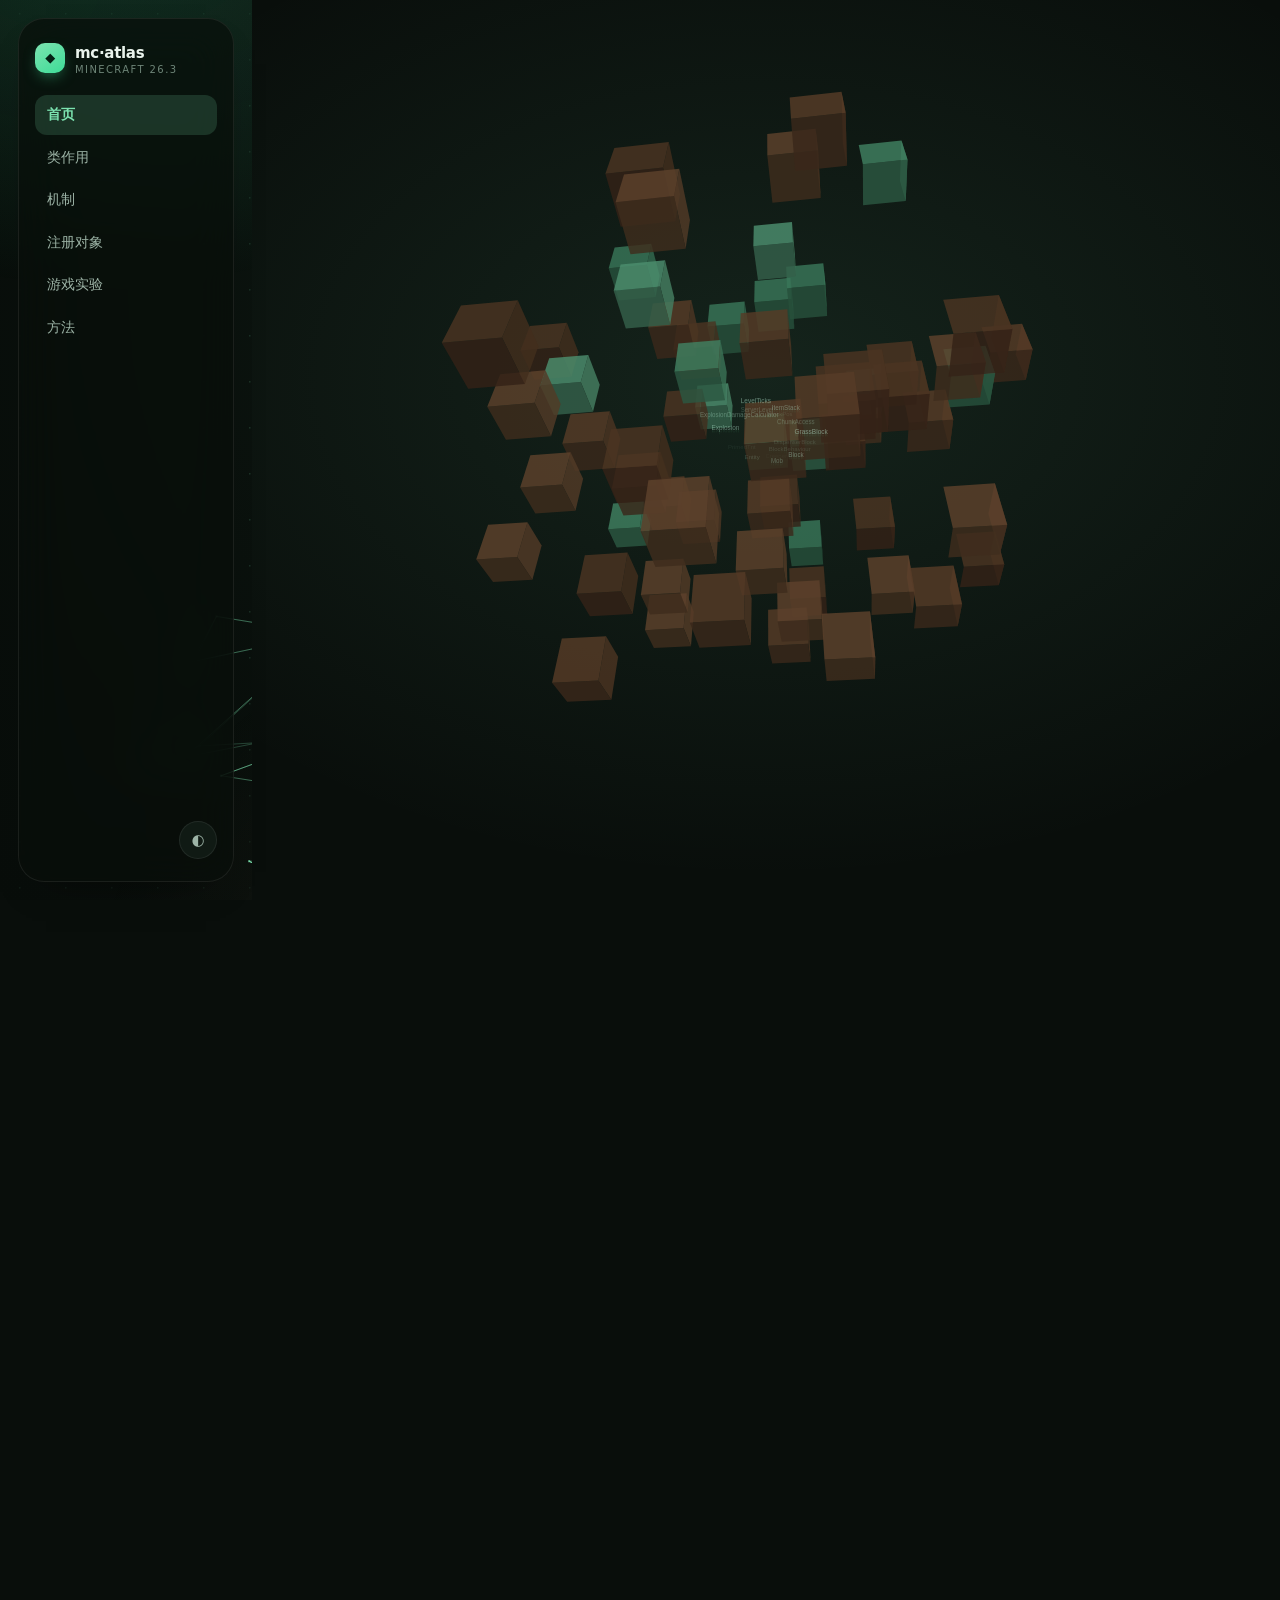
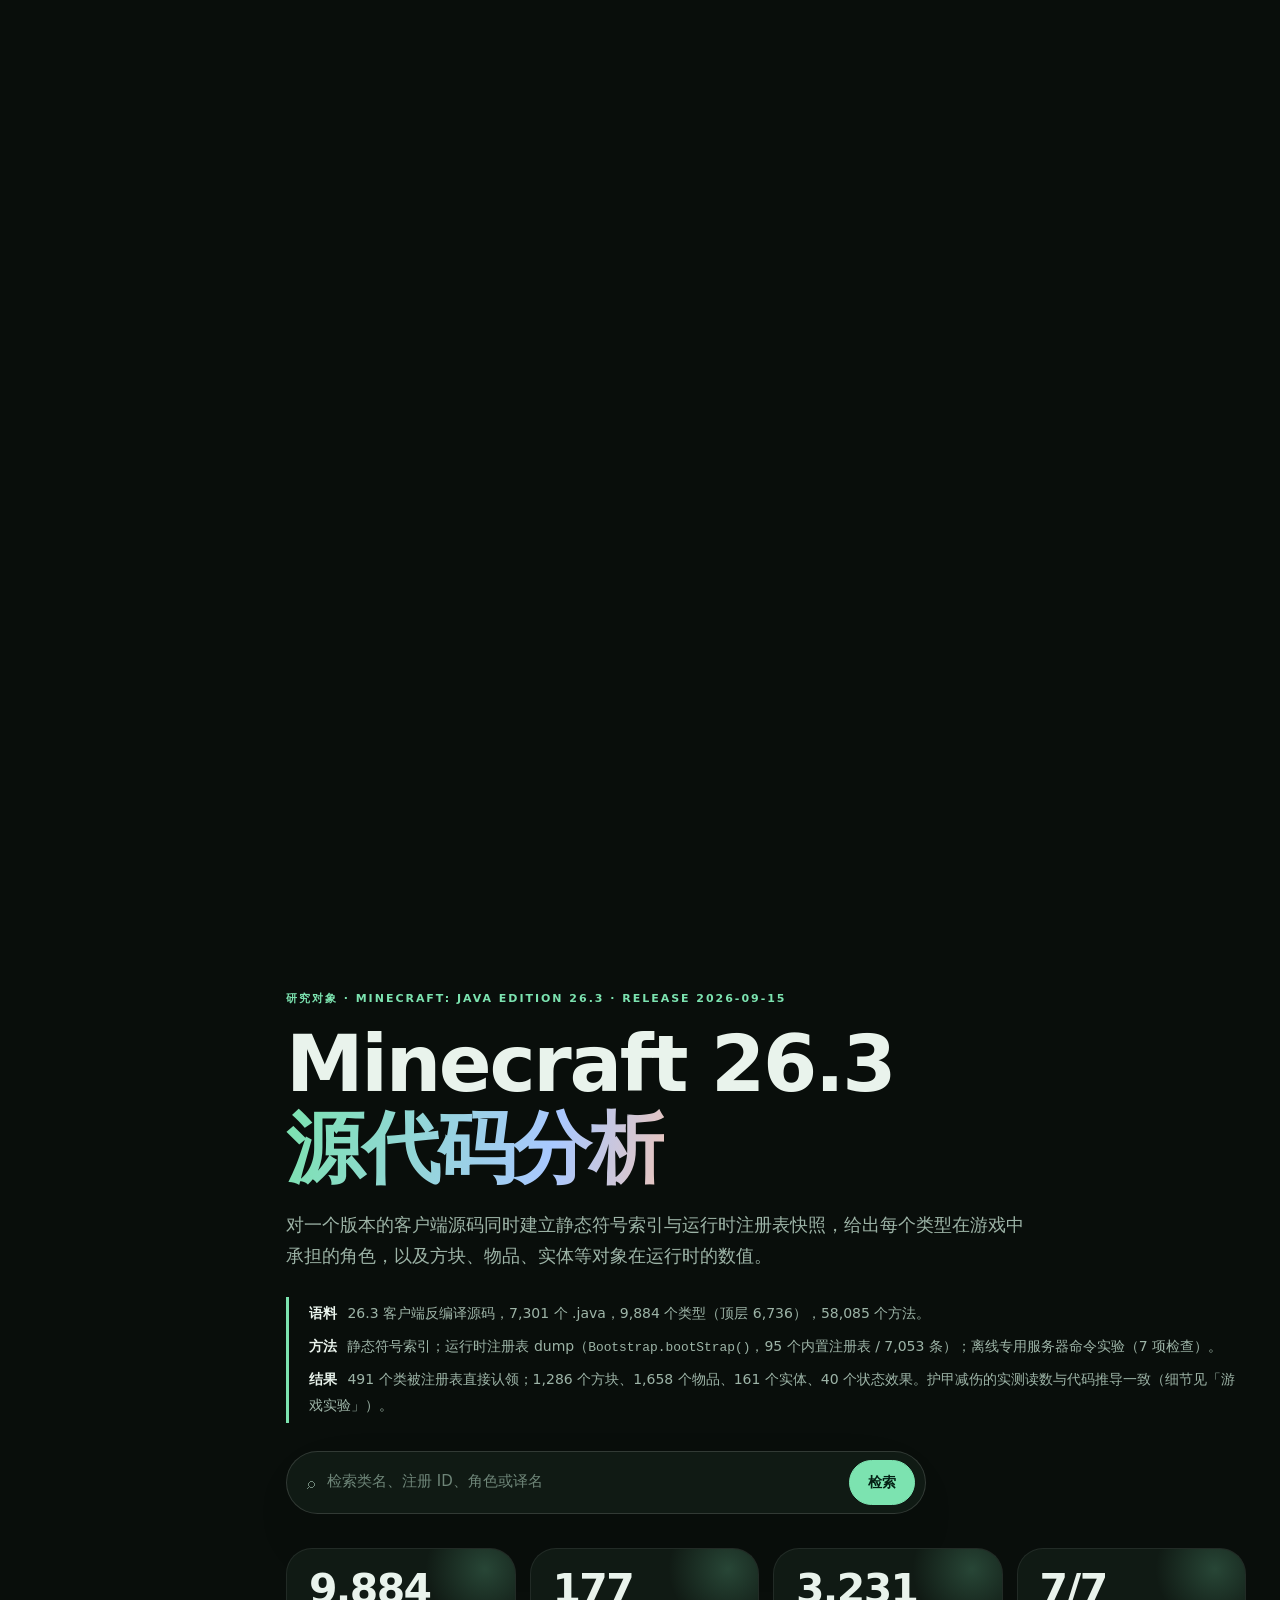
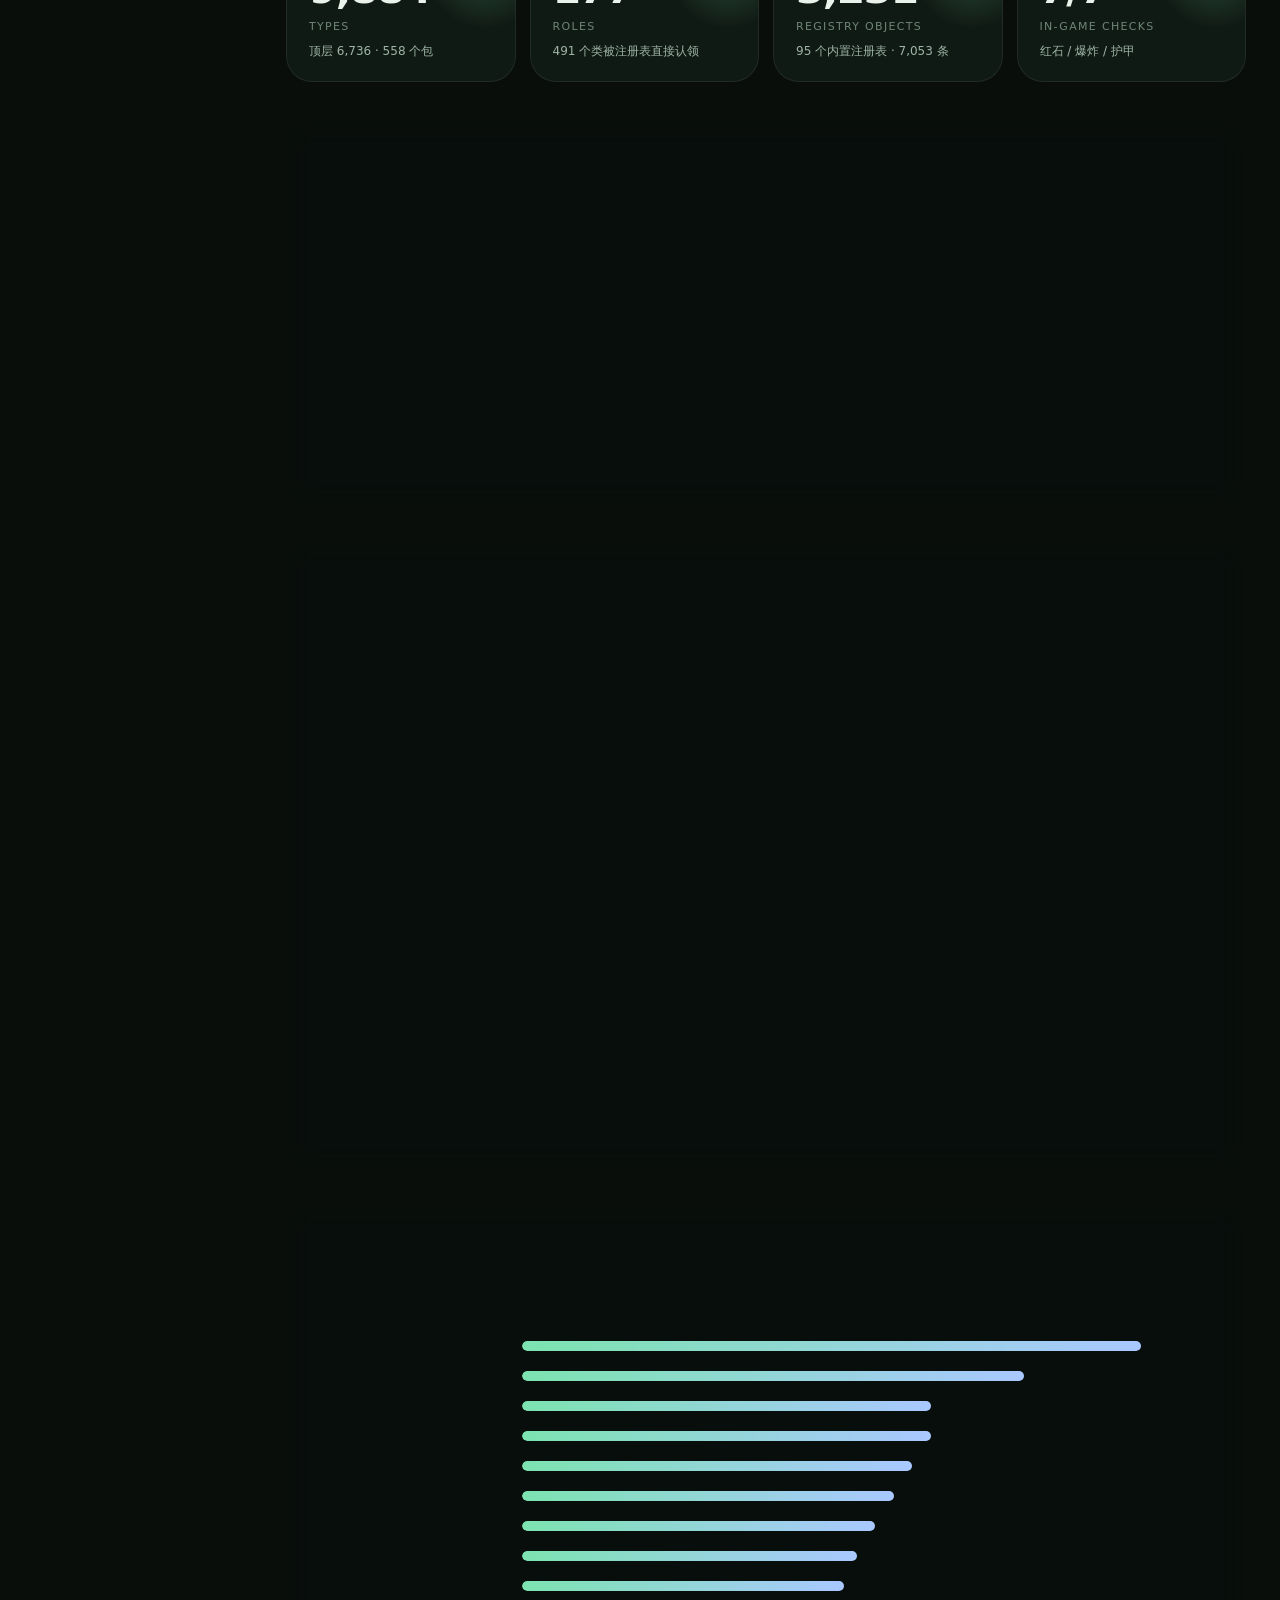
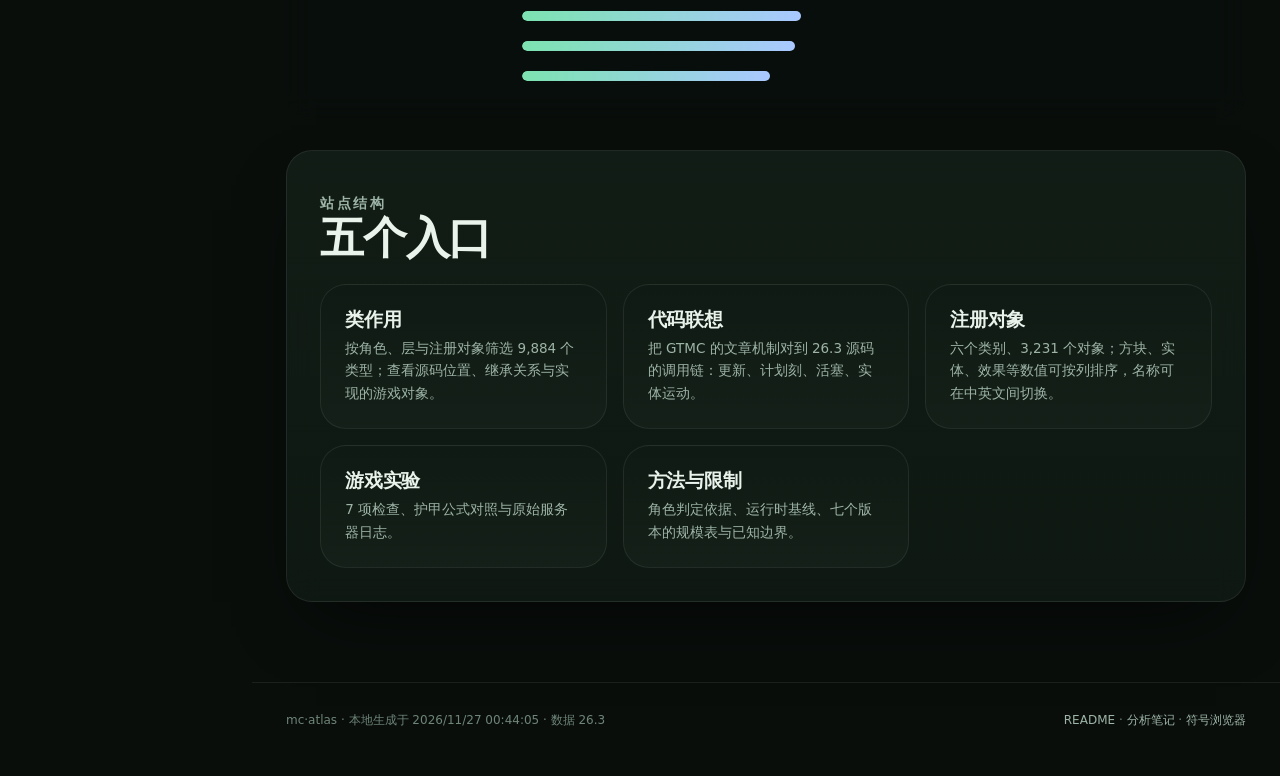
==== index.html @ 848d9b15 "docs: TNT duplication — process/result on mechanisms, experiment design on tests" ====
<!DOCTYPE html>
<html lang="zh-CN" data-theme="dark">
<head>
<meta charset="utf-8">
<meta name="viewport" content="width=device-width, initial-scale=1">
<title>mc·atlas · Minecraft 26.3 源代码分析</title>
<meta name="description" content="Minecraft 26.3 源代码分析：9,884 个类型、177 种角色、3,231 个注册对象，以及 7 项游戏内检查。">
<link rel="icon" href="data:image/svg+xml,%3Csvg xmlns='http://www.w3.org/2000/svg' viewBox='0 0 64 64'%3E%3Crect width='64' height='64' rx='18' fill='%237ce3b0'/%3E%3Ctext x='32' y='45' font-size='34' text-anchor='middle' fill='%23042014'%3E%E2%97%86%3C/text%3E%3C/svg%3E">
<meta name="theme-color" content="#0a0f0c">
<link rel="stylesheet" href="assets/theme.css">
</head>
<body data-page="home">
<canvas id="atlas-backdrop" aria-hidden="true"></canvas>
<header class="topbar">
  <a class="brand" href="index.html"><span class="brand-mark">◆</span><span>mc·atlas<small>Minecraft 26.3</small></span></a>
  <nav class="nav">
    <a data-page="home" href="index.html">首页</a>
    <a data-page="classes" href="classes.html">类作用</a>
    <a data-page="mechanisms" href="mechanisms.html">机制</a>
    <a data-page="objects" href="objects.html">注册对象</a>
    <a data-page="tests" href="tests.html">游戏实验</a>
    <a data-page="method" href="method.html">方法</a>
  </nav>
  <div class="top-actions">
    <button class="icon-btn" id="themeBtn" aria-label="切换主题">◐</button>
  </div>
</header>
<section class="atlas-stage" id="atlas-stage">
  <div class="atlas-sticky">
    <canvas id="atlas-canvas" aria-hidden="true"></canvas>
  </div>
</section>
<main class="wrap">
  <section class="hero rise">
    <p class="eyebrow">研究对象 · Minecraft: Java Edition 26.3 · Release 2026-09-15</p>
    <h1>Minecraft 26.3<br><span class="grad">源代码分析</span></h1>
    <p class="lede">对一个版本的客户端源码同时建立静态符号索引与运行时注册表快照，给出每个类型在游戏中承担的角色，以及方块、物品、实体等对象在运行时的数值。</p>
    <div class="abstract">
      <p><b>语料</b> 26.3 客户端反编译源码，7,301 个 .java，9,884 个类型（顶层 6,736），58,085 个方法。</p>
      <p><b>方法</b> 静态符号索引；运行时注册表 dump（<code>Bootstrap.bootStrap()</code>，95 个内置注册表 / 7,053 条）；离线专用服务器命令实验（7 项检查）。</p>
      <p><b>结果</b> 491 个类被注册表直接认领；1,286 个方块、1,658 个物品、161 个实体、40 个状态效果。护甲减伤的实测读数与代码推导一致（细节见「游戏实验」）。</p>
    </div>
    <form class="search hero-search" action="classes.html" method="get">
      <span class="ico">⌕</span>
      <input name="q" placeholder="检索类名、注册 ID、角色或译名" autocomplete="off" aria-label="检索">
      <button class="btn primary" type="submit">检索</button>
    </form>
    <div class="stats">
      <div class="stat"><div class="n" data-stat="types">9,884</div><div class="l">Types</div><div class="s" data-sub="types"></div></div>
      <div class="stat"><div class="n" data-stat="roles">177</div><div class="l">Roles</div><div class="s" data-sub="roles"></div></div>
      <div class="stat"><div class="n" data-stat="objects">3,231</div><div class="l">Registry objects</div><div class="s" data-sub="objects"></div></div>
      <div class="stat"><div class="n" data-stat="tests">7/7</div><div class="l">In-game checks</div><div class="s" data-sub="tests"></div></div>
    </div>
  </section>

  <section class="section">
    <div class="section-head">
      <div><p class="eyebrow">数据来源</p><h2>三类材料</h2></div>
      <p class="hint">静态索引提供结构与命名，运行时注册表提供对象与数值，服务器实验提供行为读数。</p>
    </div>
    <div class="evidence">
      <a class="card rise" href="classes.html">
        <div class="num">01 · STATIC</div>
        <h3>静态符号索引</h3>
        <p>反编译源码逐行解析，得到 9,884 个类型、58,085 个方法、41,878 个字段。按包路径、命名与继承划分角色，再与注册表反查结果合并。</p>
        <span class="arrow">类作用 →</span>
      </a>
      <a class="card rise" href="objects.html" style="animation-delay:60ms">
        <div class="num">02 · RUNTIME</div>
        <h3>运行时注册表</h3>
        <p>加载 26.x 游戏逻辑后读取 95 个内置注册表，得到 7,053 条对象记录。方块硬度与抗爆、实体生命与尺寸等数值均取自注册表实例。</p>
        <span class="arrow">注册对象 →</span>
      </a>
      <a class="card rise" href="tests.html" style="animation-delay:120ms">
        <div class="num">03 · IN-GAME</div>
        <h3>命令实验</h3>
        <p>离线专用服务器中构造红石、爆炸与护甲场景，读取方块状态与实体生命值，用于核对代码推导。</p>
        <span class="arrow">实验记录 →</span>
      </a>
    </div>
  </section>

  <section class="section">
    <div class="section-head">
      <div><p class="eyebrow">结果摘要</p><h2>若干可复核的观察</h2></div>
    </div>
    <div class="findings">
      <a class="card finding" href="objects.html?kind=blocks&q=obsidian">
        <div class="tag">01</div>
        <div><h3>Block 与方块实现类的复用</h3><p>Block 直接实现 182 个方块；1,286 个方块共 268 个实现类，其中 SlabBlock 97 个、StairBlock 93 个。角色表中的 376 个“方块类”还包含 BlockBehaviour、SoundType 等辅助类。</p></div>
      </a>
      <a class="card finding" href="objects.html?kind=items&q=diamond_sword">
        <div class="tag">02</div>
        <div><h3>工具类在版本间的移除</h3><p>1.21.8 移除 SwordItem / PickaxeItem；26.3 移除 AxeItem / HoeItem / ShovelItem。剑、镐、斧等行为改由 Item.Properties.sword/pickaxe/axe(...) 的数据组件声明。</p></div>
      </a>
      <a class="card finding" href="classes.html?role=数据修复">
        <div class="tag">03</div>
        <div><h3>数据修复包的规模</h3><p>数据修复角色共 306 个类，其中 util.datafix.fixes 包 301 个，数量高于任何渲染包，且不产生注册对象。</p></div>
      </a>
      <a class="card finding" href="method.html">
        <div class="tag">04</div>
        <div><h3>26.x 的渲染抽象</h3><p>com.mojang.renderpearl 共 213 个类，包含 OpenGL 与 Vulkan 后端；world.attribute 51 个、server.jsonrpc 87 个。</p></div>
      </a>
      <a class="card finding" href="tests.html">
        <div class="tag">05</div>
        <div><h3>护甲减伤</h3><p>护甲 20 承受 9 点 mob_attack，代码推导结果为 16.58，服务器读数为 16.58。摔落伤害属于 bypasses_armor，不适用于该测试。</p></div>
      </a>
      <a class="card finding" href="classes.html?q=Zombie&class=net.minecraft.world.entity.monster.zombie.Zombie">
        <div class="tag">06</div>
        <div><h3>实体默认属性</h3><p>僵尸包含 29 条默认属性：20 生命、2 护甲、35 格追踪距离、0.23 移速、0.6×1.95 尺寸。</p></div>
      </a>
    </div>
  </section>

  <section class="section">
    <div class="section-head">
      <div><p class="eyebrow">角色分布</p><h2>按类数排序的前 12 种角色</h2></div>
      <p class="hint">共 177 种</p>
    </div>
    <div class="bars" id="roleBars"></div>
  </section>

  <section class="section">
    <div class="section-head">
      <div><p class="eyebrow">站点结构</p><h2>五个入口</h2></div>
    </div>
    <div class="grid g3">
      <a class="card" href="classes.html"><h3>类作用</h3><p>按角色、层与注册对象筛选 9,884 个类型；查看源码位置、继承关系与实现的游戏对象。</p></a>
      <a class="card" href="mechanisms.html"><h3>代码联想</h3><p>把 GTMC 的文章机制对到 26.3 源码的调用链：更新、计划刻、活塞、实体运动。</p></a>
      <a class="card" href="objects.html"><h3>注册对象</h3><p>六个类别、3,231 个对象；方块、实体、效果等数值可按列排序，名称可在中英文间切换。</p></a>
      <a class="card" href="tests.html"><h3>游戏实验</h3><p>7 项检查、护甲公式对照与原始服务器日志。</p></a>
      <a class="card" href="method.html"><h3>方法与限制</h3><p>角色判定依据、运行时基线、七个版本的规模表与已知边界。</p></a>
    </div>
  </section>
</main>
<footer>
  <div class="wrap row">
    <span>mc·atlas · 本地生成于 2026/11/27 00:44:05 · 数据 26.3</span>
    <span><a href="../README.md">README</a> · <a href="../notes/类作用解析.md">分析笔记</a> · <a href="../index/26.3/browse.html">符号浏览器</a></span>
  </div>
</footer>
<script src="assets/data/meta.js"></script>
<script src="assets/site.js"></script>
<script src="assets/home.js"></script>
<script>window.MC_ATLAS_HERO_NAMES = ["GrassBlock","BlockBehaviour","BlockState","Block","Creeper","Monster","Mob","PathfinderMob","EntityType","Entity","LivingEntity","Explosion","PrimedTnt","TntBlock","ExplosionDamageCalculator","DamageSource","Level","ServerLevel","NeighborUpdater","LevelTicks","BlockPos","VoxelShape","ItemStack","Identifier","GameRules","ChunkAccess","RandomSource","Registry","DispenserBlock"];</script>
<script src="assets/hero.js"></script>
<script src="assets/backdrop.js"></script>
</body>
</html>
---- assets/theme.css ----
/* mc·atlas —— Material 3 Expressive 风格的本地静态站点 */
:root{
  color-scheme: dark;
  --bg:#090e0b; --bg2:#0c1310;
  --surface:#101a14; --surface2:#16231b; --surface3:#1d2e23;
  --line:rgba(255,255,255,.075); --line2:rgba(255,255,255,.14);
  --text:#e9f3ec; --muted:#9db4a7; --faint:#6e8578;
  --primary:#7ce3b0; --primary2:#3ddc97; --on-primary:#042014;
  --secondary:#a9c8ff; --tertiary:#ffc4a7; --danger:#ff9f9f;
  --client:#a9c8ff; --server:#ffc4a7; --common:#7ce3b0; --data:#c9b6ff;
  --r-xl:34px; --r-lg:26px; --r-md:18px; --r-sm:12px;
  --shadow:0 30px 70px -30px rgba(0,0,0,.8);
  --font:"Segoe UI Variable Text","Segoe UI","Microsoft YaHei UI",system-ui,sans-serif;
  --display:"Segoe UI Variable Display","Segoe UI","Microsoft YaHei UI",system-ui,sans-serif;
  --mono:ui-monospace,"Cascadia Mono","JetBrains Mono",Consolas,monospace;
}
[data-theme="light"]{
  color-scheme: light;
  --bg:#f4faf6; --bg2:#eaf5ee;
  --surface:#ffffff; --surface2:#f3faf5; --surface3:#e4f2e9;
  --line:rgba(7,44,26,.1); --line2:rgba(7,44,26,.2);
  --text:#0c1f15; --muted:#49695a; --faint:#789383;
  --primary:#0a7a51; --primary2:#06603e; --on-primary:#ffffff;
  --secondary:#2a5d9e; --tertiary:#96502f; --danger:#b23b3b;
  --client:#2a5d9e; --server:#96502f; --common:#0a7a51; --data:#6a4fb3;
  --shadow:0 24px 60px -32px rgba(8,40,24,.4);
}
*{box-sizing:border-box}
html{scroll-behavior:smooth}
body{
  margin:0;background:var(--bg);color:var(--text);font:15px/1.6 var(--font);
  -webkit-font-smoothing:antialiased;text-rendering:optimizeLegibility;
}
body::before{
  content:"";position:fixed;inset:0;z-index:-1;pointer-events:none;
  background:
    radial-gradient(900px 600px at 8% -8%, rgba(61,220,151,.16), transparent 60%),
    radial-gradient(800px 520px at 96% -4%, rgba(169,200,255,.14), transparent 58%),
    radial-gradient(900px 700px at 50% 112%, rgba(255,196,167,.08), transparent 62%);
}
[data-theme="light"] body::before{
  background:
    radial-gradient(900px 600px at 8% -8%, rgba(10,122,81,.12), transparent 60%),
    radial-gradient(800px 520px at 96% -4%, rgba(42,93,158,.1), transparent 58%),
    radial-gradient(900px 700px at 50% 112%, rgba(150,80,47,.06), transparent 62%);
}
a{color:inherit;text-decoration:none}
button{font:inherit;color:inherit}
code,.mono{font-family:var(--mono);font-size:.92em}
::selection{background:rgba(124,227,176,.3)}

.wrap{max-width:1280px;margin:0 auto;padding:0 26px}
main{min-height:62vh}
.wide{max-width:1380px}

/* ── 顶栏 ─────────────────────────────────────────── */
.topbar{
  position:sticky;top:14px;z-index:50;margin:14px auto 0;max-width:1380px;
  display:flex;align-items:center;gap:10px;padding:10px 14px 10px 20px;
  border:1px solid var(--line);border-radius:999px;
  background:color-mix(in srgb,var(--bg) 72%,transparent);
  backdrop-filter:blur(22px) saturate(1.3);-webkit-backdrop-filter:blur(22px) saturate(1.3);
  box-shadow:0 18px 40px -28px rgba(0,0,0,.7);
}
.brand{display:flex;align-items:center;gap:10px;font-weight:700;letter-spacing:-.02em;font-size:16px;white-space:nowrap}
.brand-mark{
  display:grid;place-items:center;width:30px;height:30px;border-radius:10px;
  background:linear-gradient(145deg,var(--primary),var(--primary2));color:var(--on-primary);
  font-size:13px;box-shadow:0 6px 16px -6px rgba(61,220,151,.7);
}
.brand small{display:block;font-size:10px;font-weight:500;letter-spacing:.14em;color:var(--faint);text-transform:uppercase;line-height:1}
.nav{display:flex;flex:1 1 auto;min-width:0;gap:2px;margin-left:14px;overflow:auto;scrollbar-width:none}
.nav::-webkit-scrollbar{display:none}
.nav a{
  padding:9px 15px;border-radius:999px;color:var(--muted);font-size:13.5px;white-space:nowrap;
  transition:background .18s,color .18s;
}
.nav a:hover{background:var(--surface2);color:var(--text)}
.nav a.on{background:color-mix(in srgb,var(--primary) 16%,transparent);color:var(--primary);font-weight:600}
.top-actions{margin-left:auto;display:flex;gap:6px;align-items:center;flex:0 0 auto}
.icon-btn{
  width:38px;height:38px;border-radius:999px;border:1px solid var(--line);
  background:var(--surface);color:var(--muted);cursor:pointer;display:grid;place-items:center;
  transition:transform .2s,background .2s,color .2s;
}
.icon-btn:hover{background:var(--surface2);color:var(--text);transform:translateY(-1px)}
.lang-btn{font-family:var(--mono);font-size:12px;font-weight:700;letter-spacing:.02em}
.lang-select{display:inline-flex;align-items:center;gap:8px;padding:6px 12px;border:1px solid var(--line);border-radius:999px;background:var(--surface2);color:var(--muted);font-size:12.5px}
.lang-select select{border:0;outline:0;background:transparent;color:var(--text);font:12.5px var(--font);max-width:230px}
.lang-select select:focus{color:var(--primary)}
.lang-select span{white-space:nowrap}
.role-select{display:none;width:100%;padding:10px 12px;border:1px solid var(--line);border-radius:14px;background:var(--surface2);color:var(--text);font:13px var(--font)}

/* ── 通用文字 ─────────────────────────────────────── */
.eyebrow{
  font-size:11px;letter-spacing:.18em;text-transform:uppercase;color:var(--primary);
  font-weight:700;margin:0 0 14px;
}
h1,h2,h3{font-family:var(--display);letter-spacing:-.03em;line-height:1.08;margin:0}
h1{font-size:clamp(42px,6.2vw,78px);font-weight:750}
h2{font-size:clamp(28px,3.4vw,44px);font-weight:720}
h3{font-size:19px;letter-spacing:-.015em}
.grad{
  background:linear-gradient(100deg,var(--primary) 0%,var(--secondary) 70%,var(--tertiary) 110%);
  -webkit-background-clip:text;background-clip:text;color:transparent;
}
.lede{font-size:17px;line-height:1.7;color:var(--muted);max-width:66ch;margin:20px 0 0}
.abstract{overflow-wrap:anywhere;margin-top:26px;max-width:1020px;border-left:3px solid var(--primary);padding:4px 0 4px 20px;color:var(--muted);font-size:14px;line-height:1.85}
.abstract p{margin:0 0 7px}
.abstract p:last-child{margin-bottom:0}
.abstract b{color:var(--text);font-weight:600;margin-right:6px}
.hint{color:var(--faint);font-size:12.5px}
.muted{color:var(--muted)}
.section{padding:64px 0 0}
.section-head{display:flex;align-items:flex-end;justify-content:space-between;gap:20px;margin-bottom:22px}
.section-head p{margin:8px 0 0;color:var(--muted);font-size:14px}
.rule{height:1px;background:var(--line);border:0;margin:56px 0 0}

/* ── 按钮 / 药丸 / 徽章 ───────────────────────────── */
.btn{
  display:inline-flex;align-items:center;gap:8px;padding:11px 18px;border-radius:999px;
  border:1px solid var(--line2);background:var(--surface);color:var(--text);
  font-size:13.5px;font-weight:600;cursor:pointer;transition:transform .18s,background .18s,border-color .18s;
}
.btn:hover{transform:translateY(-1px);background:var(--surface2);border-color:var(--primary)}
.btn.primary{background:var(--primary);border-color:var(--primary);color:var(--on-primary)}
.btn.primary:hover{background:var(--primary2)}
.btn.ghost{background:transparent}
.btn:disabled{opacity:.5;cursor:default;transform:none}
.badge{
  display:inline-flex;align-items:center;gap:5px;padding:3px 9px;border-radius:999px;
  font-size:11px;font-weight:600;letter-spacing:.02em;border:1px solid var(--line2);
  color:var(--muted);background:var(--surface2);white-space:nowrap;
}
.badge.client{color:var(--client);border-color:color-mix(in srgb,var(--client) 38%,transparent);background:color-mix(in srgb,var(--client) 12%,transparent)}
.badge.server{color:var(--server);border-color:color-mix(in srgb,var(--server) 38%,transparent);background:color-mix(in srgb,var(--server) 12%,transparent)}
.badge.common{color:var(--common);border-color:color-mix(in srgb,var(--common) 38%,transparent);background:color-mix(in srgb,var(--common) 12%,transparent)}
.badge.data{color:var(--data);border-color:color-mix(in srgb,var(--data) 38%,transparent);background:color-mix(in srgb,var(--data) 12%,transparent)}
.badge.solid{background:var(--surface3);border-color:var(--line2);color:var(--text)}
.badge.ok{color:var(--primary);border-color:color-mix(in srgb,var(--primary) 40%,transparent);background:color-mix(in srgb,var(--primary) 12%,transparent)}
.chips{display:flex;gap:7px;flex-wrap:wrap}

/* ── 搜索 ─────────────────────────────────────────── */
.search{
  display:flex;align-items:center;gap:12px;padding:8px 10px 8px 20px;border-radius:999px;
  background:var(--surface);border:1px solid var(--line2);box-shadow:var(--shadow);
  transition:box-shadow .2s,border-color .2s;
}
.search:focus-within{border-color:var(--primary);box-shadow:0 0 0 4px color-mix(in srgb,var(--primary) 16%,transparent),var(--shadow)}
.search .ico{color:var(--faint);font-size:16px}
.search input{
  flex:1;background:transparent;border:0;outline:0;color:var(--text);
  font:15px var(--mono);padding:12px 0;min-width:0;
}
.search input::placeholder{color:var(--faint);font-family:var(--font)}
.search kbd{
  font-family:var(--mono);font-size:11px;color:var(--faint);border:1px solid var(--line2);
  border-radius:8px;padding:3px 7px;background:var(--surface2);
}

/* ── 卡片 ─────────────────────────────────────────── */
.card{
  min-width:0;border:1px solid var(--line);border-radius:var(--r-lg);
  background:linear-gradient(180deg,var(--surface),color-mix(in srgb,var(--surface2) 60%,var(--surface)));
  padding:24px;transition:transform .22s cubic-bezier(.2,.8,.2,1),border-color .22s,box-shadow .22s;
}
.card:hover{transform:translateY(-3px);border-color:var(--line2);box-shadow:var(--shadow)}
.card h3{margin-bottom:8px}
.card p{margin:0;color:var(--muted);font-size:13.5px;line-height:1.65}
.card .arrow{color:var(--primary);font-size:13px;margin-top:14px;display:inline-flex;gap:6px;align-items:center}
.grid{display:grid;gap:16px}
.g2{grid-template-columns:repeat(2,minmax(0,1fr))}
.g3{grid-template-columns:repeat(3,minmax(0,1fr))}
.g4{grid-template-columns:repeat(4,minmax(0,1fr))}

/* ── 首页 hero ────────────────────────────────────── */
.hero{padding:70px 0 8px;position:relative}
.hero .lede{font-size:18px}
.hero-search{max-width:640px;margin:28px 0 0}
.stats{display:grid;grid-template-columns:repeat(4,minmax(0,1fr));gap:14px;margin-top:34px}
.stat{padding:20px 22px;border-radius:var(--r-lg);border:1px solid var(--line);background:var(--surface);position:relative;overflow:hidden}
.stat::after{content:"";position:absolute;right:-30px;top:-40px;width:120px;height:120px;border-radius:50%;background:radial-gradient(circle,color-mix(in srgb,var(--primary) 22%,transparent),transparent 70%)}
.stat .n{font-family:var(--display);font-size:clamp(30px,3.2vw,44px);font-weight:760;letter-spacing:-.04em;font-variant-numeric:tabular-nums;line-height:1}
.stat .l{margin-top:8px;font-size:11px;letter-spacing:.12em;text-transform:uppercase;color:var(--faint)}
.stat .s{margin-top:6px;font-size:12px;color:var(--muted)}

.evidence{display:grid;grid-template-columns:repeat(3,1fr);gap:16px;margin-top:18px}
.evidence .card{min-height:180px;display:flex;flex-direction:column}
.evidence .num{font-family:var(--mono);font-size:11px;color:var(--primary);letter-spacing:.1em}
.evidence .card p{flex:1}
.findings{display:grid;grid-template-columns:repeat(2,minmax(0,1fr));gap:16px}
.finding{display:flex;gap:16px;align-items:flex-start}
.finding .tag{font-family:var(--mono);font-size:11px;color:var(--faint);white-space:nowrap;padding-top:4px;width:52px}
.finding h3{font-size:16px;margin-bottom:6px}
.finding p{font-size:13px}

.bars{display:grid;gap:10px}
.bar-row{display:grid;grid-template-columns:190px 1fr 58px;gap:12px;align-items:center;font-size:12.5px}
.bar-row .name{white-space:nowrap;overflow:hidden;text-overflow:ellipsis}
.bar-track{height:10px;border-radius:999px;background:var(--surface3);overflow:hidden}
.bar-fill{height:100%;border-radius:999px;background:linear-gradient(90deg,var(--primary),var(--secondary));transform-origin:left;animation:grow .8s cubic-bezier(.2,.8,.2,1) both}
.bar-row .n{text-align:right;font-family:var(--mono);color:var(--muted)}
@keyframes grow{from{transform:scaleX(0)}}

/* ── 类作用页 ──────────────────────────────────────── */
.page-head{padding:46px 0 20px}
.page-head h1{font-size:clamp(34px,4.6vw,56px)}
.split{display:grid;grid-template-columns:286px minmax(0,1fr);gap:18px;align-items:start;padding-bottom:70px}
.rail{
  position:sticky;top:92px;max-height:calc(100vh - 118px);overflow:auto;
  border:1px solid var(--line);border-radius:var(--r-lg);background:var(--surface);
  padding:10px;scrollbar-width:thin;
}
.rail-group{font-size:10.5px;letter-spacing:.14em;text-transform:uppercase;color:var(--faint);padding:12px 10px 6px}
.rail-item{
  display:flex;justify-content:space-between;gap:8px;align-items:center;
  padding:8px 11px;border-radius:12px;cursor:pointer;color:var(--muted);font-size:13px;
}
.rail-item:hover{background:var(--surface2);color:var(--text)}
.rail-item.on{background:color-mix(in srgb,var(--primary) 14%,transparent);color:var(--primary);font-weight:600}
.rail-item .c{font-family:var(--mono);font-size:11px;color:var(--faint)}
.main-col{min-width:0}
.toolbar{
  display:flex;gap:10px;align-items:center;flex-wrap:wrap;padding:14px;
  border:1px solid var(--line);border-radius:var(--r-lg);background:var(--surface);margin-bottom:14px;
}
.toolbar .search{flex:1;min-width:240px;box-shadow:none;padding:4px 6px 4px 16px}
.toolbar .search input{padding:9px 0;font-size:13.5px}
.seg{display:inline-flex;max-width:100%;padding:4px;gap:2px;border-radius:999px;border:1px solid var(--line);background:var(--surface2);overflow-x:auto;scrollbar-width:none}
.seg button{
  flex:0 0 auto;border:0;background:transparent;color:var(--muted);padding:7px 13px;border-radius:999px;
  font-size:12.5px;cursor:pointer;transition:background .18s,color .18s;white-space:nowrap;
}
.seg button.on{background:var(--primary);color:var(--on-primary);font-weight:650}
.switch{display:inline-flex;align-items:center;gap:8px;font-size:12.5px;color:var(--muted);cursor:pointer;user-select:none}
.switch input{display:none}
.switch .track{width:38px;height:22px;border-radius:999px;background:var(--surface3);border:1px solid var(--line2);position:relative;transition:background .2s}
.switch .track::after{content:"";position:absolute;left:2px;top:2px;width:16px;height:16px;border-radius:50%;background:var(--muted);transition:transform .2s,background .2s}
.switch input:checked+.track{background:var(--primary)}
.switch input:checked+.track::after{transform:translateX(16px);background:var(--on-primary)}

.table-wrap{border:1px solid var(--line);border-radius:var(--r-lg);background:var(--surface);overflow:auto;max-height:calc(100vh - 190px);min-width:0}
table{width:100%;border-collapse:collapse;font-size:13px}
thead th{
  position:sticky;top:0;z-index:2;text-align:left;padding:12px 16px;
  font-size:10.5px;letter-spacing:.12em;text-transform:uppercase;color:var(--faint);font-weight:650;
  background:color-mix(in srgb,var(--surface) 88%,var(--bg));backdrop-filter:blur(12px);
  border-bottom:1px solid var(--line);white-space:nowrap;
}
thead th.sortable{cursor:pointer;user-select:none}
thead th.sortable:hover{color:var(--text)}
tbody tr{border-bottom:1px solid var(--line);cursor:pointer;transition:background .12s}
tbody tr:last-child{border-bottom:0}
tbody tr:hover{background:var(--surface2)}
tbody tr.sel{background:color-mix(in srgb,var(--primary) 9%,transparent);box-shadow:inset 3px 0 0 var(--primary)}
td{padding:10px 16px;vertical-align:middle}
td.fq{font-family:var(--mono);font-size:12.5px;line-height:1.45;word-break:break-all}
td.fq .pkg{color:var(--faint);font-size:11.5px}
td.fq .cls{color:var(--text);font-weight:600}
td.num{text-align:right;font-family:var(--mono);color:var(--muted);font-variant-numeric:tabular-nums}
td .mini{font-size:11px;color:var(--faint);font-family:var(--mono)}
.load-more{padding:16px;text-align:center}
.empty{padding:56px 20px;text-align:center;color:var(--faint)}
.count-line{padding:4px 2px 10px;font-size:12px;color:var(--faint);display:flex;justify-content:space-between}

/* ── 抽屉详情 ──────────────────────────────────────── */
.drawer{position:fixed;inset:0;z-index:80;display:none}
.drawer.on{display:block}
.drawer .scrim{position:absolute;inset:0;background:rgba(0,0,0,.55);backdrop-filter:blur(5px);animation:fade .2s both}
.drawer .panel{
  position:absolute;top:0;right:0;bottom:0;width:min(520px,94vw);overflow:auto;
  background:var(--surface);border-left:1px solid var(--line2);padding:26px 28px 60px;
  animation:slide .26s cubic-bezier(.2,.8,.2,1) both;
}
@keyframes fade{from{opacity:0}}
@keyframes slide{from{transform:translateX(34px);opacity:.4}}
.drawer-close{position:sticky;top:0;float:right;margin:-10px -8px 0 0}
.detail h3{font-size:13px;letter-spacing:.12em;text-transform:uppercase;color:var(--faint);margin:26px 0 10px}
.detail .fq{font-family:var(--mono);font-size:16px;line-height:1.45;word-break:break-all;margin:6px 0 10px}
.detail .fq .pkg{color:var(--faint);font-size:12px;display:block}
.kv{display:grid;grid-template-columns:112px 1fr;gap:7px 12px;font-size:13px}
.kv .k{color:var(--faint)}
.kv .v{font-family:var(--mono);font-size:12.5px;word-break:break-all}
.reg-item{padding:11px 0;border-bottom:1px solid var(--line);font-size:13px}
.reg-item:last-child{border-bottom:0}
.reg-item .rid{font-family:var(--mono);font-size:12.5px;word-break:break-all}
.reg-item .rs{color:var(--muted);font-size:12px;margin-top:2px}
.detail .actions{display:flex;gap:8px;flex-wrap:wrap;margin-top:18px}

/* ── 对象页 ────────────────────────────────────────── */
.obj-head{display:flex;gap:14px;align-items:flex-start;flex-wrap:wrap;margin-bottom:16px}
.kind-tabs{display:flex;gap:6px;flex-wrap:wrap}
.kind-tab{
  padding:10px 16px;border-radius:999px;border:1px solid var(--line);background:var(--surface);
  color:var(--muted);font-size:13px;cursor:pointer;transition:background .18s,color .18s,border-color .18s;
}
.kind-tab:hover{background:var(--surface2);color:var(--text)}
.kind-tab.on{background:var(--primary);border-color:var(--primary);color:var(--on-primary);font-weight:650}
.kind-tab .c{opacity:.7;font-family:var(--mono);font-size:11px;margin-left:6px}

/* ── 实验页 ────────────────────────────────────────── */
.test-hero{display:flex;align-items:center;gap:34px;flex-wrap:wrap;padding:52px 0 10px}
.ring{
  --p:100;width:150px;height:150px;border-radius:50%;display:grid;place-items:center;flex:0 0 auto;
  background:conic-gradient(var(--primary) calc(var(--p)*1%),var(--surface3) 0);
  position:relative;
}
.ring::after{content:"";position:absolute;inset:9px;border-radius:50%;background:var(--bg)}
.ring .in{position:relative;z-index:1;text-align:center}
.ring .in b{font-family:var(--display);font-size:34px;letter-spacing:-.04em;display:block;line-height:1}
.ring .inspan{font-size:11px;letter-spacing:.14em;text-transform:uppercase;color:var(--faint)}
.checks{display:grid;grid-template-columns:repeat(2,minmax(0,1fr));gap:12px}
.checks .check:last-child:nth-child(odd){grid-column:1 / -1}
.check{display:flex;gap:12px;align-items:center;padding:14px 16px;border:1px solid var(--line);border-radius:var(--r-md);background:var(--surface)}
.check .mark{width:26px;height:26px;border-radius:50%;display:grid;place-items:center;background:color-mix(in srgb,var(--primary) 16%,transparent);color:var(--primary);font-size:13px;flex:0 0 auto}
.check .t{font-size:13.5px}
.check .s{font-size:11px;color:var(--faint);font-family:var(--mono)}
.formula{border:1px solid var(--line2);border-radius:var(--r-md);background:var(--surface2);padding:16px 18px;font-family:var(--mono);font-size:12.5px;line-height:1.8;overflow:auto;color:var(--muted);white-space:pre-wrap;max-width:100%;box-sizing:border-box}
.formula b{color:var(--primary);font-weight:600}
.log{
  background:#070b09;border:1px solid var(--line);border-radius:var(--r-md);padding:16px 18px;
  font-family:var(--mono);font-size:12px;line-height:1.75;color:#9fd6b6;overflow:auto;max-height:360px;
  white-space:pre;
}
[data-theme="light"] .log{background:#0d1812;color:#a9e6c3}
.cmd{background:var(--surface2);border:1px solid var(--line);border-radius:var(--r-md);padding:14px 16px;font-family:var(--mono);font-size:12.5px;line-height:1.9;overflow:auto;white-space:pre-wrap;max-width:100%;box-sizing:border-box}

/* ── 方法页 ────────────────────────────────────────── */
.steps{display:grid;grid-template-columns:repeat(3,1fr);gap:16px;counter-reset:step}
.step{position:relative;padding-top:54px}
.step::before{
  counter-increment:step;content:"0" counter(step);
  position:absolute;top:18px;left:24px;font-family:var(--mono);font-size:11px;letter-spacing:.14em;color:var(--primary);
}
.evidence-stack{display:grid;gap:10px}
.ev-row{display:grid;grid-template-columns:130px minmax(0,1fr);gap:14px;align-items:center;padding:14px 16px;border:1px solid var(--line);border-radius:var(--r-md);background:var(--surface);min-width:0}
.ev-row .lvl{font-size:11px;letter-spacing:.12em;text-transform:uppercase;color:var(--faint)}
.ev-row .bar{height:9px;border-radius:999px;background:linear-gradient(90deg,var(--primary),var(--secondary));max-width:100%}
.limits{display:grid;gap:10px;padding:0;margin:0;list-style:none}
.limits li{padding:14px 16px 14px 44px;border:1px solid var(--line);border-radius:var(--r-md);background:var(--surface);position:relative;color:var(--muted);font-size:13.5px}
.limits li::before{content:"!";position:absolute;left:16px;top:14px;width:18px;height:18px;border-radius:50%;display:grid;place-items:center;background:color-mix(in srgb,var(--tertiary) 20%,transparent);color:var(--tertiary);font-size:11px;font-weight:700}
.limits li b{color:var(--text)}

/* ── 页脚 ─────────────────────────────────────────── */
footer{margin-top:80px;border-top:1px solid var(--line);padding:28px 0 46px;color:var(--faint);font-size:12px}
footer .row{display:flex;justify-content:space-between;gap:18px;flex-wrap:wrap;align-items:center}
footer a{color:var(--muted)}
footer a:hover{color:var(--primary)}

/* ── 响应式 ───────────────────────────────────────── */
@media (max-width: 1080px){
  .stats{grid-template-columns:repeat(2,minmax(0,1fr))}
  .evidence,.steps{grid-template-columns:minmax(0,1fr)}
  .g3,.g4{grid-template-columns:repeat(2,minmax(0,1fr))}
  .split{grid-template-columns:240px minmax(0,1fr)}
}
@media (max-width: 820px){
  .wrap{padding:0 18px}
  .topbar{top:8px;margin:8px 10px 0;padding:8px 10px 8px 14px;border-radius:24px}
  .brand small{display:none}
  .nav{margin-left:4px}
  .nav a{padding:8px 11px;font-size:12.5px}
  .hero{padding:48px 0 0}
  .split{grid-template-columns:minmax(0,1fr)}
  .rail{display:none}
  .role-select{display:block}
  .findings,.checks,.g2{grid-template-columns:minmax(0,1fr)}
  .g3,.g4{grid-template-columns:minmax(0,1fr)}
  .stats{grid-template-columns:repeat(2,minmax(0,1fr));gap:10px}
  .table-wrap{max-height:none}
  td,th{padding:9px 11px}
  .bar-row{grid-template-columns:120px 1fr 44px}
  .test-hero{gap:20px}
}
@media (max-width: 620px){
  .topbar{flex-wrap:wrap;gap:8px;padding:10px 12px}
  .brand{order:1;flex:0 0 auto}
  .top-actions{order:2}
  .nav{order:3;flex:1 0 100%;flex-wrap:wrap;overflow:visible;margin:2px 0 0;padding-top:8px;border-top:1px solid var(--line)}
}
@media (max-width: 700px){
  .section-head{flex-direction:column;align-items:flex-start;gap:8px}
  .section-head p{margin-top:2px}
  body[data-page="objects"] .toolbar .hint{display:none}
  .log{white-space:pre-wrap;overflow-wrap:anywhere}
  .cmd{font-size:11.5px}
  .toolbar .search{flex:1 1 100%}
  .toolbar .seg{width:100%}
  .toolbar .switch{width:100%}
  .lang-select{width:100%;justify-content:space-between}
  .lang-select select{flex:1;max-width:none;text-align:left}
  .toolbar .hint{width:100%;margin-left:0!important}
  body[data-page="classes"] .table-wrap table{min-width:540px}
  body[data-page="objects"] .table-wrap table{min-width:760px}
  body[data-page="objects"] td.mono{white-space:nowrap}
  body[data-page="objects"] td:nth-child(2){min-width:112px}
  body[data-page="classes"] td.fq{min-width:240px}
  .ring{width:120px;height:120px}
  .ring::after{inset:7px}
  .ring .in b{font-size:28px}
  #versionTable{min-width:520px}
}
@media (max-width: 560px){
  .ev-row{grid-template-columns:minmax(0,1fr);gap:6px}
  .stats .n{font-size:36px}
  .bar-row{grid-template-columns:104px minmax(0,1fr) 38px;gap:8px}
}
@media (prefers-reduced-motion: reduce){
  *,*::before,*::after{animation-duration:.001ms!important;transition-duration:.001ms!important;scroll-behavior:auto!important}
}

/* ── 杂项 ─────────────────────────────────────────── */
.toast{
  position:fixed;left:50%;bottom:26px;z-index:120;transform:translate(-50%,14px);
  background:var(--surface3);border:1px solid var(--line2);color:var(--text);
  padding:10px 18px;border-radius:999px;font-size:12.5px;box-shadow:var(--shadow);
  opacity:0;pointer-events:none;transition:opacity .2s,transform .2s;
}
.toast.on{opacity:1;transform:translate(-50%,0)}
.detail a{color:var(--primary)}
.detail a:hover{text-decoration:underline}
#armorTable th{position:static;background:transparent;padding:8px 6px;border-bottom:1px solid var(--line)}
#armorTable td{padding:9px 6px;border-bottom:1px solid var(--line);font-size:13px}
#versionTable th{position:static;background:transparent;padding:8px 10px;border-bottom:1px solid var(--line);text-transform:none}
#versionTable td{padding:9px 10px;border-bottom:1px solid var(--line);font-size:12.5px;white-space:nowrap}

/* 小屏：表格改卡片，避免列挤压 */
@media (max-width: 820px){
  body[data-page="classes"] .table-wrap,
  body[data-page="objects"] .table-wrap{
    overflow:visible;border:0;background:transparent;max-height:none;
  }
  body[data-page="classes"] .table-wrap table,
  body[data-page="objects"] .table-wrap table{min-width:0;width:100%}
  body[data-page="classes"] thead,
  body[data-page="objects"] thead{display:none}
  body[data-page="classes"] tbody tr{
    display:grid;grid-template-columns:minmax(0,1fr) auto auto;gap:6px 12px;
    border:1px solid var(--line);border-radius:16px;background:var(--surface);
    padding:11px 14px;margin-bottom:8px;
  }
  body[data-page="classes"] td{border:0;padding:0}
  body[data-page="classes"] td.fq{grid-column:1 / -1;min-width:0}
  body[data-page="classes"] td:nth-child(2){grid-column:1}
  body[data-page="classes"] td:nth-child(3),
  body[data-page="classes"] td:nth-child(4){text-align:right;font-size:12px;color:var(--muted);font-family:var(--mono)}
  body[data-page="classes"] td:nth-child(3)::before{content:"对象 ";color:var(--faint);font-size:11px}
  body[data-page="classes"] td:nth-child(4)::before{content:"成员 ";color:var(--faint);font-size:11px}

  body[data-page="objects"] tbody tr{
    display:block;border:1px solid var(--line);border-radius:16px;background:var(--surface);
    padding:12px 14px;margin-bottom:10px;
  }
  body[data-page="objects"] td{
    display:flex;justify-content:space-between;gap:16px;align-items:baseline;
    border:0;padding:5px 0;text-align:right;white-space:normal;word-break:break-word;
  }
  body[data-page="objects"] td::before{
    content:attr(data-label);flex:0 0 auto;color:var(--faint);font-size:11px;
    letter-spacing:.06em;text-align:left;white-space:nowrap;
  }
  body[data-page="objects"] td:nth-child(1),
  body[data-page="objects"] td:nth-child(2){
    display:block;text-align:left;padding:0;
  }
  body[data-page="objects"] td:nth-child(1){font-weight:600;font-size:13px;margin-bottom:2px}
  body[data-page="objects"] td:nth-child(1)::before,
  body[data-page="objects"] td:nth-child(2)::before{display:block;margin-bottom:2px}
  body[data-page="objects"] td:nth-child(2){margin-bottom:4px}
  body[data-page="objects"] td.mono{white-space:normal;word-break:break-all}
  body[data-page="objects"] td.num{text-align:right}
}

@media (max-width: 820px){
  #versionTable{min-width:0}
  #versionTable thead{display:none}
  #versionTable tbody tr{
    display:grid;grid-template-columns:minmax(0,1fr) minmax(0,1fr);gap:4px 12px;
    border:1px solid var(--line);border-radius:14px;background:var(--surface2);
    padding:10px 12px;margin-bottom:8px;
  }
  #versionTable td{
    border:0;padding:0;display:flex;justify-content:space-between;gap:8px;
    font-size:12px;white-space:normal;text-align:right;
  }
  #versionTable td::before{content:attr(data-label);color:var(--faint);font-size:10.5px;text-align:left;flex:0 0 auto}
  #versionTable td:nth-child(1){grid-column:1 / -1;display:block;font-weight:600;font-size:13px;text-align:left}
  #versionTable td:nth-child(1)::before{display:none}
}
@media (max-width: 1024px) and (min-width: 821px){
  body[data-page="objects"] .table-wrap table{min-width:760px}
}
@media (max-width: 380px){
  .nav a{padding:6px 6px;font-size:11.5px}
}

/* ── 代码联想页 ────────────────────────────────────── */
.graph-card{padding:20px}
.graph-scroll{overflow:auto;border:1px solid var(--line);border-radius:var(--r-md);background:var(--surface2);scrollbar-width:thin}
.graph-scroll svg{display:block;width:1160px;height:700px;max-width:none}
.gnode{cursor:pointer}
.gnode rect{fill:var(--surface3);stroke:var(--line2);stroke-width:1;rx:12}
.gnode.engine rect{fill:color-mix(in srgb,var(--primary) 10%,var(--surface));stroke:color-mix(in srgb,var(--primary) 45%,transparent)}
.gnode.hub rect{fill:color-mix(in srgb,var(--secondary) 8%,var(--surface));stroke:color-mix(in srgb,var(--secondary) 35%,transparent)}
.gnode.mech rect{fill:color-mix(in srgb,var(--tertiary) 9%,var(--surface));stroke:color-mix(in srgb,var(--tertiary) 40%,transparent)}
.gnode:hover rect{stroke:var(--primary);stroke-width:1.6}
.gnode .glabel{font:600 11px var(--mono);fill:var(--text)}
.gnode .gsub{font:9.5px var(--mono);fill:var(--faint)}
.gedge{fill:none;stroke:color-mix(in srgb,var(--muted) 45%,transparent);stroke-width:1.15}
.gedge-label{font:9.5px var(--mono);fill:var(--faint);paint-order:stroke;stroke:var(--surface2);stroke-width:3;stroke-linejoin:round}
.legend{display:flex;gap:16px;align-items:center;flex-wrap:wrap;padding:10px 2px 0;font-size:12px;color:var(--muted)}
.legend .dot{display:inline-block;width:9px;height:9px;border-radius:50%;margin-right:5px}
.legend .engine{background:var(--primary)}
.legend .hub{background:var(--secondary)}
.legend .mech{background:var(--tertiary)}
.legend .hint{margin-left:auto}
.graph-scroll-hint{display:none}
.mech-list{display:grid;gap:16px}
.mech-card{border:1px solid var(--line);border-radius:var(--r-lg);background:var(--surface);padding:22px 24px;scroll-margin-top:100px}
.mech-card h3{margin:0 0 4px}
.mech-q{margin:0 0 8px;color:var(--tertiary);font-size:13px;font-family:var(--mono)}
.mech-summary{margin:0 0 14px;color:var(--muted);font-size:13.5px;line-height:1.7}
.chain{display:grid;grid-template-columns:repeat(4,minmax(0,1fr));gap:8px;margin:0 0 16px}
.chain-step{position:relative;padding:10px 12px;border:1px solid var(--line);border-radius:12px;background:var(--surface2);min-width:0}
.chain-step .n{font-family:var(--mono);font-size:10px;color:var(--primary);letter-spacing:.1em}
.chain-step .t{font-size:12.5px;font-weight:600;margin-top:2px}
.chain-step .d{font-size:11.5px;color:var(--faint);line-height:1.55;margin-top:2px}
.code-list{display:grid;gap:4px;border-top:1px solid var(--line);padding-top:12px}
.code-row{display:grid;grid-template-columns:minmax(0,1.1fr) minmax(0,1fr) auto;gap:10px;align-items:baseline;padding:4px 0;font-size:12px}
.code-row .sig{font-family:var(--mono);color:var(--text);word-break:break-all}
.code-row .sig b{color:var(--primary);font-weight:600}
.code-row .note{color:var(--muted);font-size:12px}
.code-row .src{font-family:var(--mono);font-size:11px;color:var(--faint);white-space:nowrap}
.mech-articles{display:flex;gap:6px;flex-wrap:wrap;margin-top:12px}
.article-list{display:grid;gap:8px}
.article-row{display:grid;grid-template-columns:90px minmax(0,1fr) 70px;gap:12px;align-items:baseline;padding:10px 14px;border:1px solid var(--line);border-radius:12px;background:var(--surface);font-size:13px}
.article-row .ch{font-family:var(--mono);font-size:11px;color:var(--faint);white-space:nowrap}
.article-row .tt{font-weight:600;margin-bottom:2px}
.article-row .sm{font-size:12px;color:var(--muted)}
.article-row .go{text-align:right;font-family:var(--mono);font-size:11px;color:var(--faint)}
@media (max-width: 820px){
  .chain{grid-template-columns:repeat(2,minmax(0,1fr))}
  .code-row{grid-template-columns:minmax(0,1fr) auto;gap:4px 10px}
  .code-row .note{grid-column:1 / -1;font-size:11.5px}
  .legend .hint{margin-left:0}
  .article-row{grid-template-columns:80px minmax(0,1fr);gap:4px 10px}
  .article-row .go{grid-column:1 / -1;text-align:left}
}
@media (max-width: 700px){
  .graph-scroll-hint{display:inline;font-size:11px;color:var(--faint)}
  .chain{grid-template-columns:minmax(0,1fr)}
  .graph-card{padding:12px}
  .mech-card{padding:18px}
}

/* ── 首页：滚动拆解舞台 ───────────────────────────── */
.atlas-stage{position:relative;height:280vh;margin:0}
.atlas-sticky{position:sticky;top:0;height:100vh;overflow:hidden;
  background:radial-gradient(120% 90% at 50% 42%,rgba(124,227,176,.10),transparent 62%),var(--bg)}
#atlas-canvas{display:block;width:100%;height:100%}
.atlas-lead{position:absolute;left:max(24px,4vw);bottom:clamp(28px,7vh,72px);margin:0;
  font-family:var(--display);font-size:clamp(15px,2.1vw,22px);font-weight:600;letter-spacing:.02em;
  color:var(--text);opacity:.9;max-width:22ch;line-height:1.45;pointer-events:none}
.atlas-lead::before{content:"↑";display:block;font-size:.7em;color:var(--primary);opacity:.7;margin-bottom:.5em}
.atlas-hint{position:absolute;left:50%;bottom:26px;transform:translateX(-50%);
  font-family:var(--mono);font-size:11px;letter-spacing:.34em;text-transform:uppercase;
  color:rgba(124,227,176,.55);pointer-events:none;transition:opacity .5s ease}
.atlas-hint::after{content:"";display:block;width:1px;height:26px;margin:8px auto 0;
  background:linear-gradient(rgba(124,227,176,.6),transparent);animation:atlas-drop 2.4s ease-in-out infinite}
@keyframes atlas-drop{0%,100%{opacity:.25;transform:translateY(-6px)}50%{opacity:.9;transform:translateY(4px)}}
.atlas-stage.done .atlas-hint{opacity:0}
@media (max-width:720px){
  .atlas-stage{height:300vh}
  .atlas-lead{bottom:34px;font-size:15px}
}
@media (prefers-reduced-motion:reduce){
  .atlas-stage{height:auto;padding:12vh 0}
  .atlas-sticky{position:relative;height:min(78vh,620px)}
  .atlas-hint{display:none}
  .atlas-hint::after{animation:none}
}

/* ── 固定背景层：呼吸点阵 + 线段多面体 ───────────────── */
#atlas-backdrop{position:fixed;inset:0;width:100%;height:100%;z-index:0;pointer-events:none}
main,footer{position:relative;z-index:1}

/* ── 侧栏（≥1040px 时顶栏变成左侧栏）───────────────── */
@media (min-width:1040px){
  body{padding-left:252px}
  .topbar{
    position:fixed;left:18px;top:18px;bottom:18px;margin:0;width:216px;max-width:none;
    flex-direction:column;align-items:stretch;gap:20px;padding:22px 16px;
    border-radius:var(--r-lg);
  }
  .topbar .brand{font-size:15px}
  .nav{flex-direction:column;flex:0 0 auto;margin:0;gap:3px;overflow:visible}
  .nav a{width:100%;justify-content:flex-start;padding:9px 12px;border-radius:12px}
  .top-actions{margin-top:auto;justify-content:flex-end}
  .wrap{padding:0 34px}
  .section{padding:0}
}

/* ── 文章承载：悬浮卡片 ─────────────────────────────── */
main.wrap{gap:0}
main.wrap > section:not(.hero){
  margin:30px 0;
  padding:clamp(20px,2.6vw,34px);
  border:1px solid var(--line);
  border-radius:var(--r-lg);
  background:
    linear-gradient(180deg,rgba(22,35,27,.72),rgba(16,26,20,.86));
  box-shadow:var(--shadow);
  backdrop-filter:blur(14px) saturate(1.15);-webkit-backdrop-filter:blur(14px) saturate(1.15);
}
[data-theme="light"] main.wrap > section:not(.hero){
  background:linear-gradient(180deg,rgba(255,255,255,.86),rgba(243,250,245,.92));
}
main.wrap > section:not(.hero) > .section-head{margin-top:0}
main.wrap > section.hero{margin:0 0 10px}
@media (max-width:720px){
  main.wrap > section:not(.hero){margin:20px 0;padding:18px 16px;border-radius:22px}
}

.atlas-stage.texted .atlas-lead{opacity:0!important;transform:translateY(6px)}
.atlas-lead{transition:opacity .5s ease;max-width:13ch;font-size:clamp(14px,1.7vw,19px)}
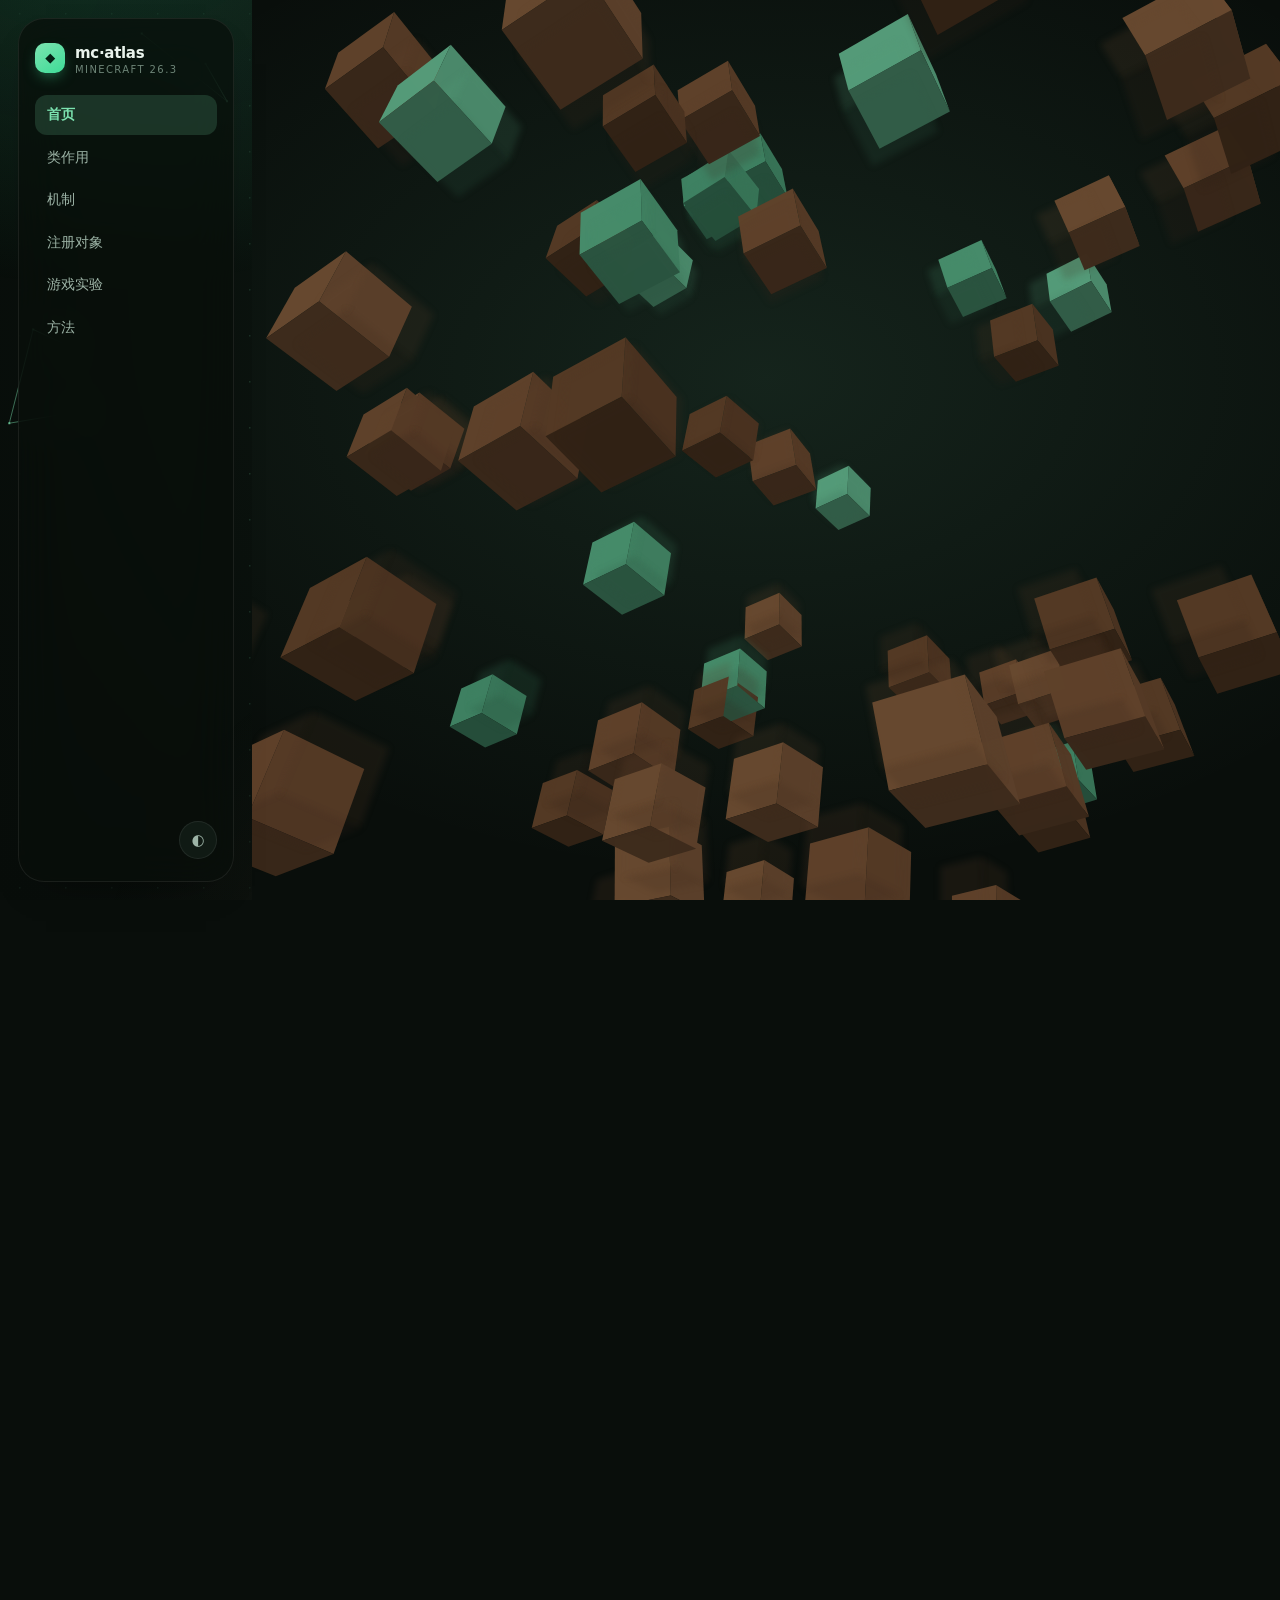
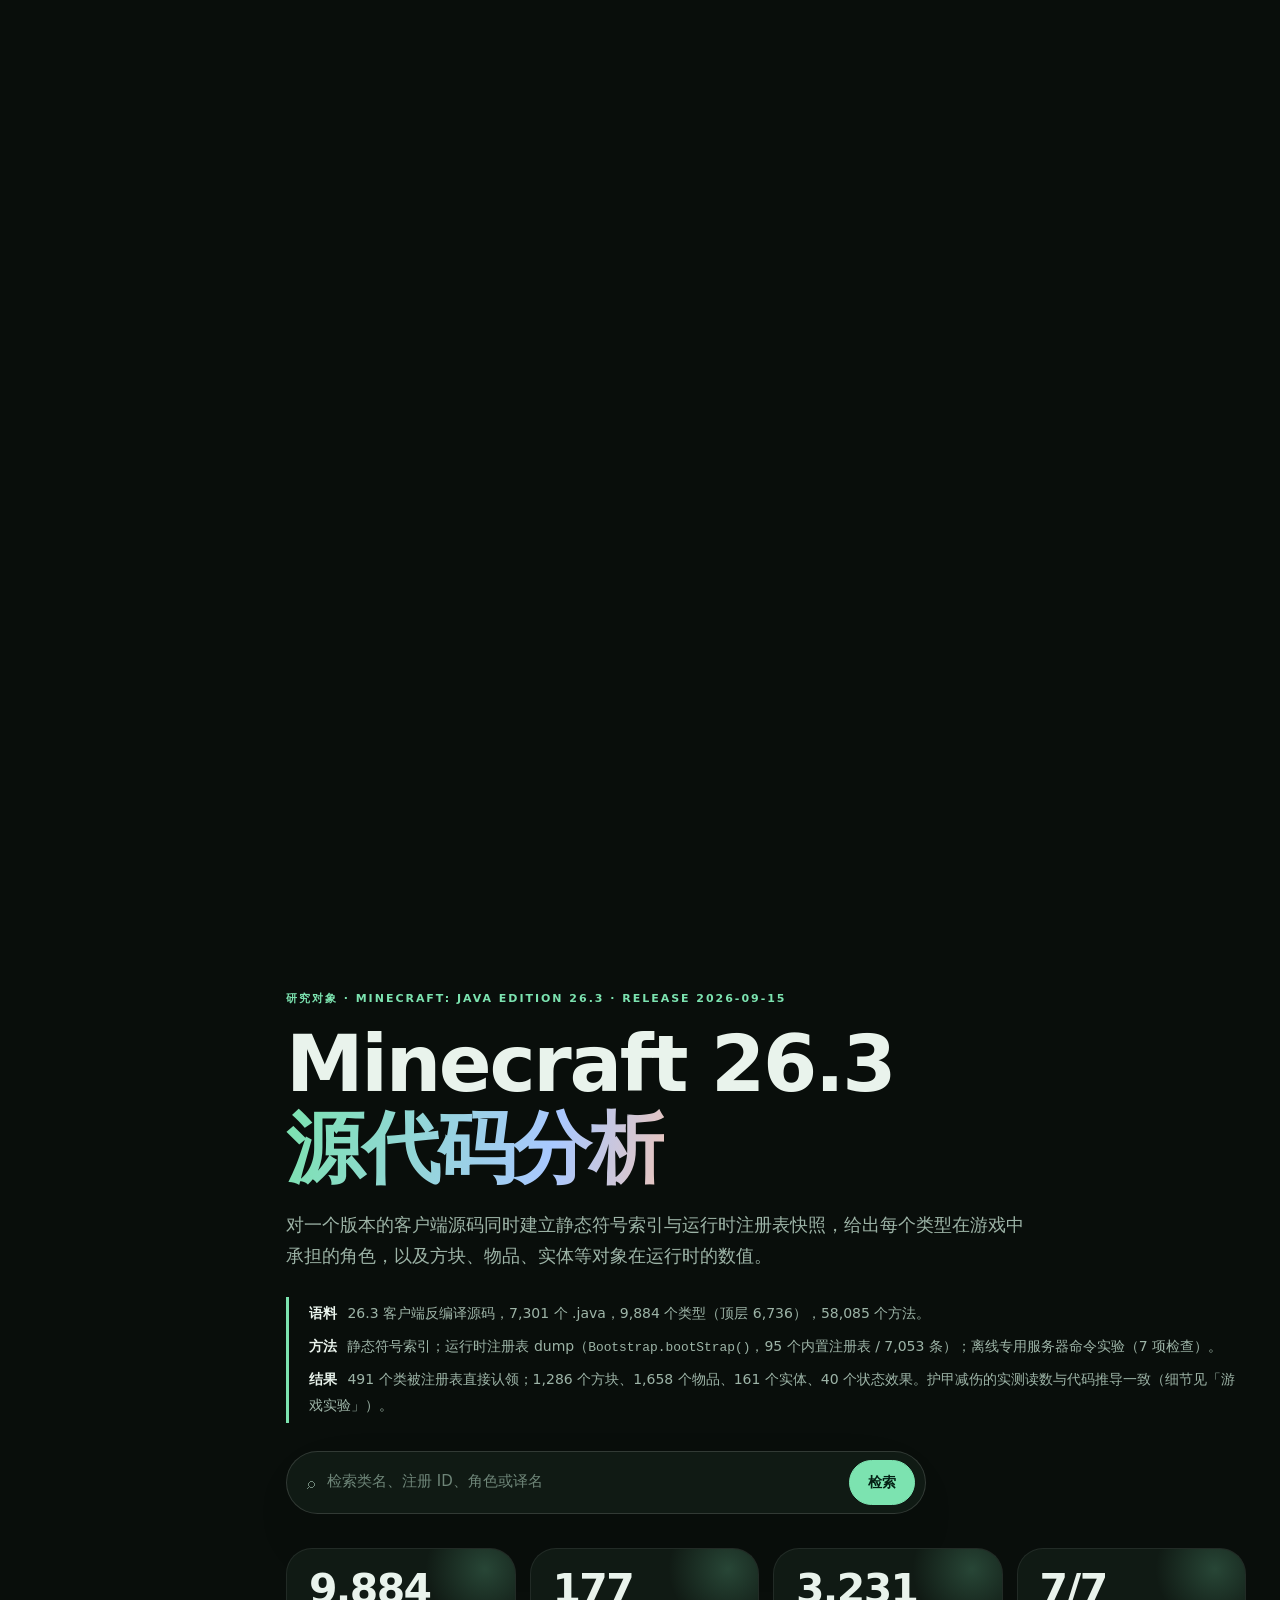
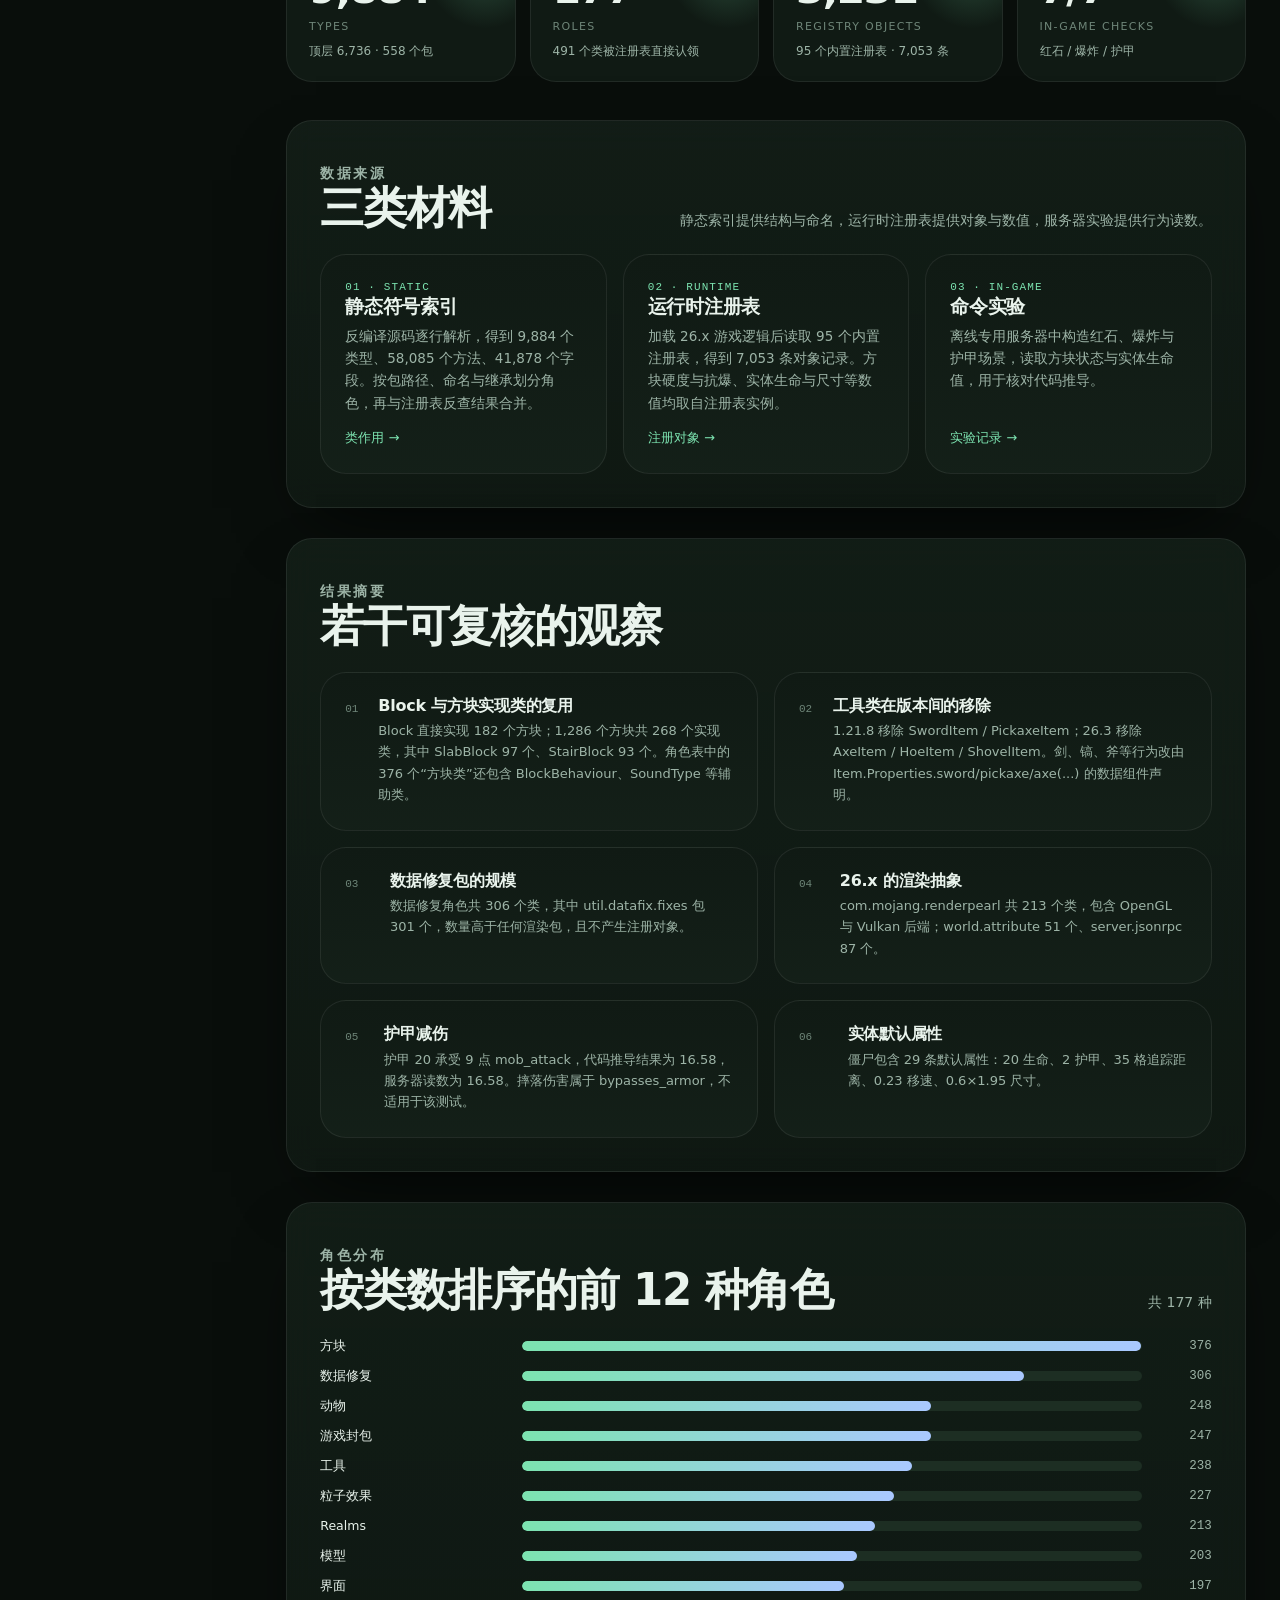
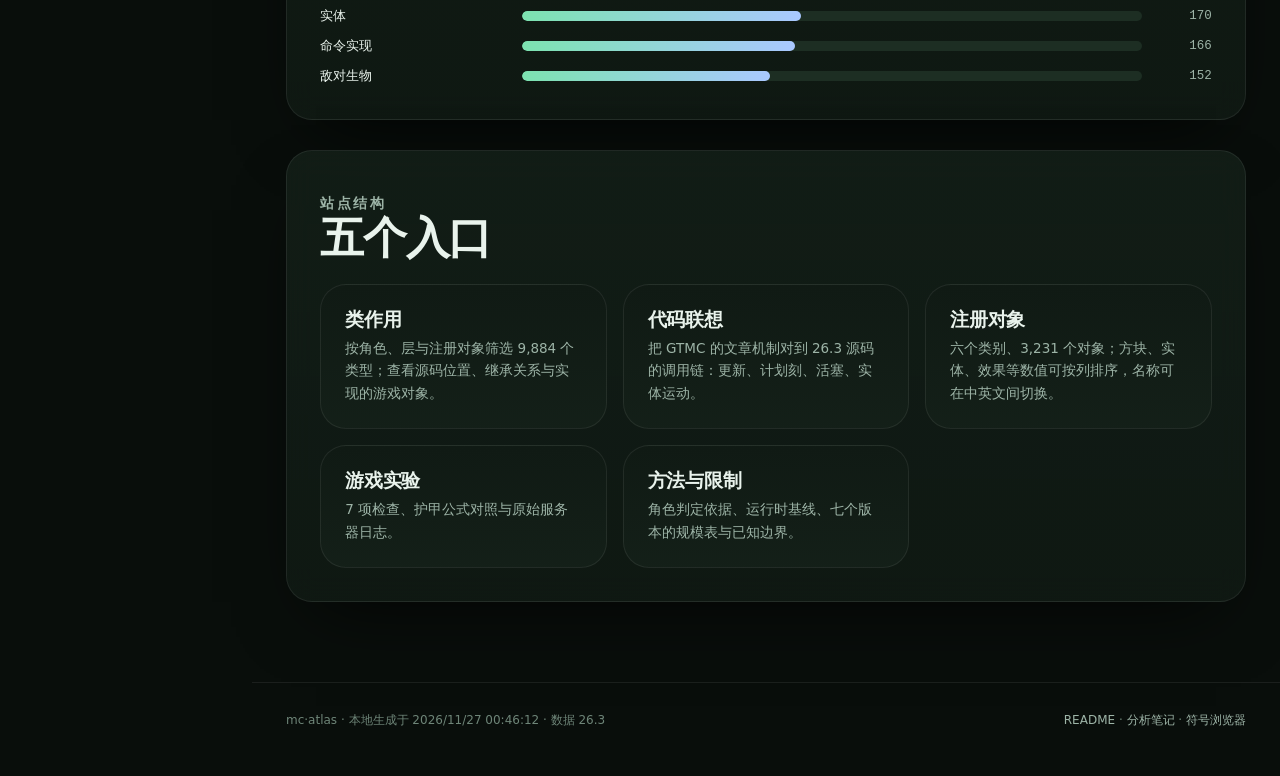
==== commit 5433f887: "home: drop the class-name text, keep block warp with blurred trails" ====
--- a/index.html
+++ b/index.html
@@ -135,7 +135,7 @@
 </main>
 <footer>
   <div class="wrap row">
-    <span>mc·atlas · 本地生成于 2026/11/27 00:44:05 · 数据 26.3</span>
+    <span>mc·atlas · 本地生成于 2026/11/27 00:46:12 · 数据 26.3</span>
     <span><a href="../README.md">README</a> · <a href="../notes/类作用解析.md">分析笔记</a> · <a href="../index/26.3/browse.html">符号浏览器</a></span>
   </div>
 </footer>
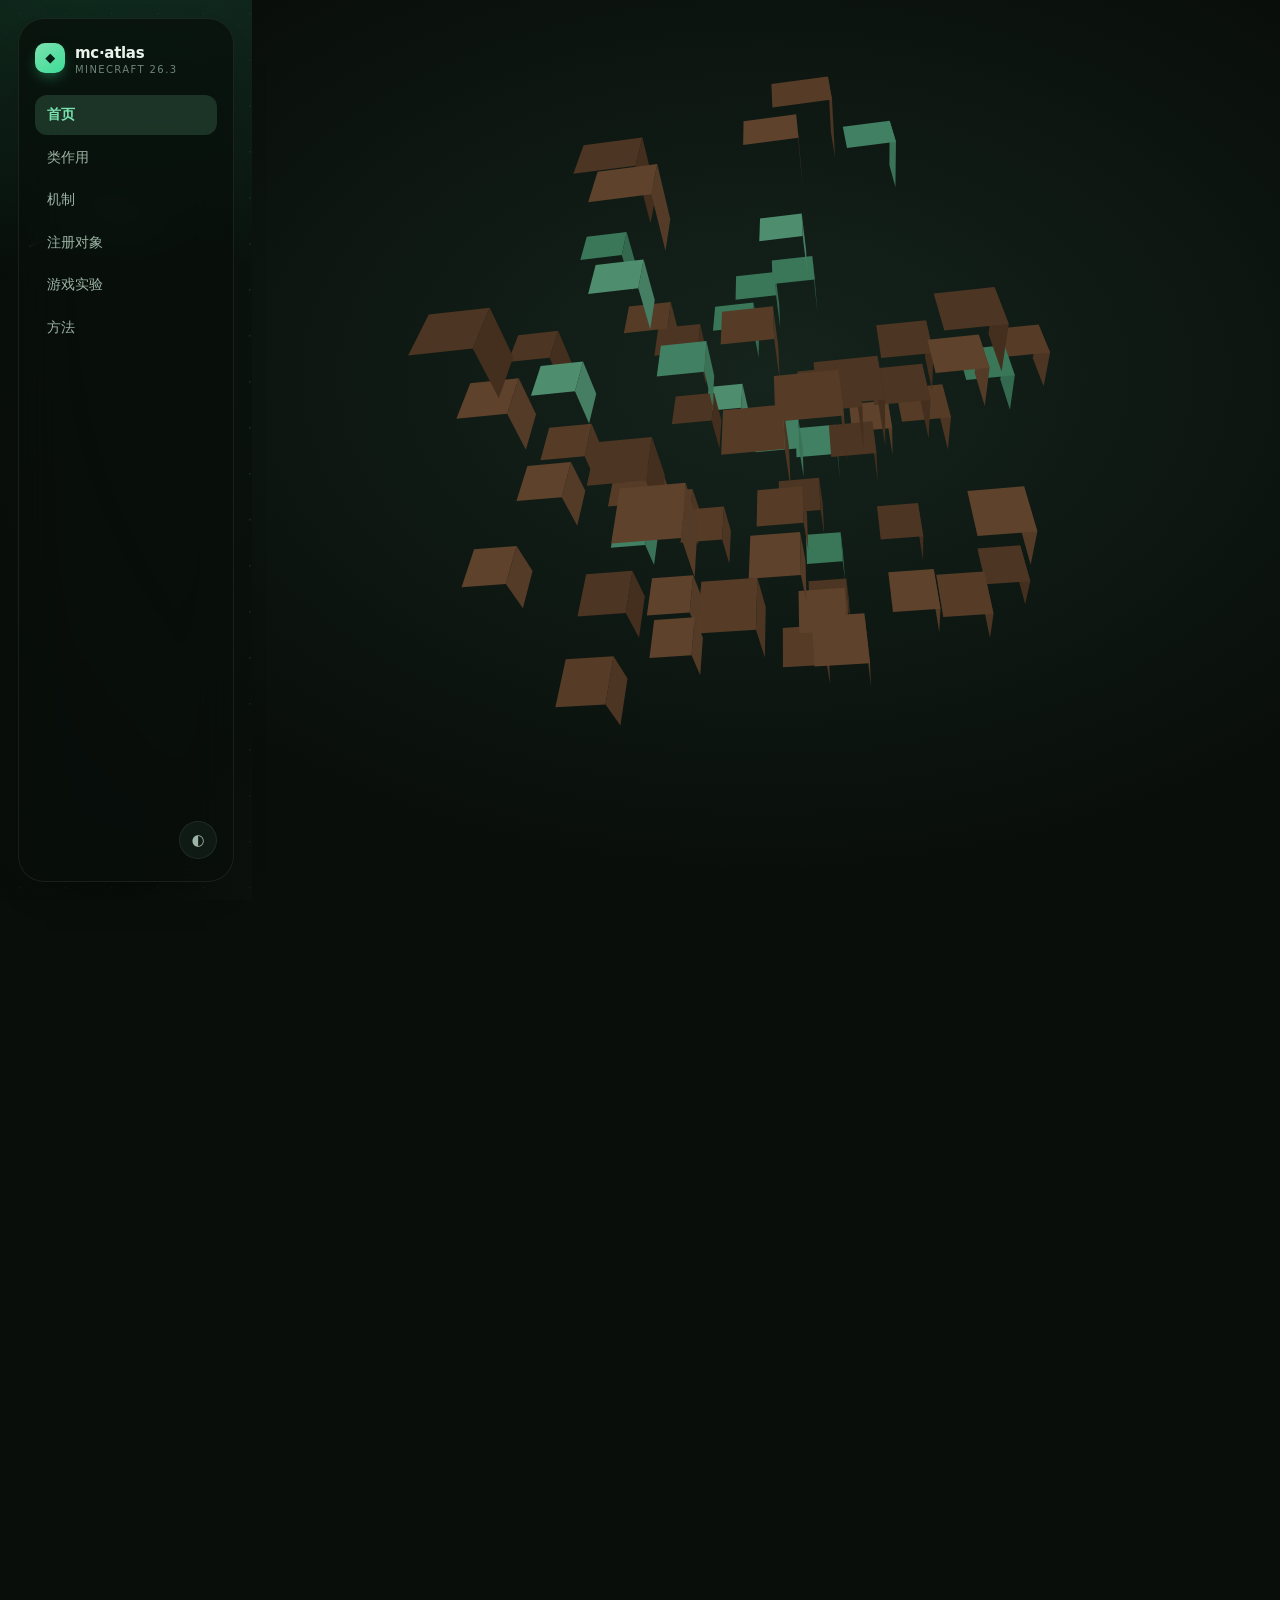
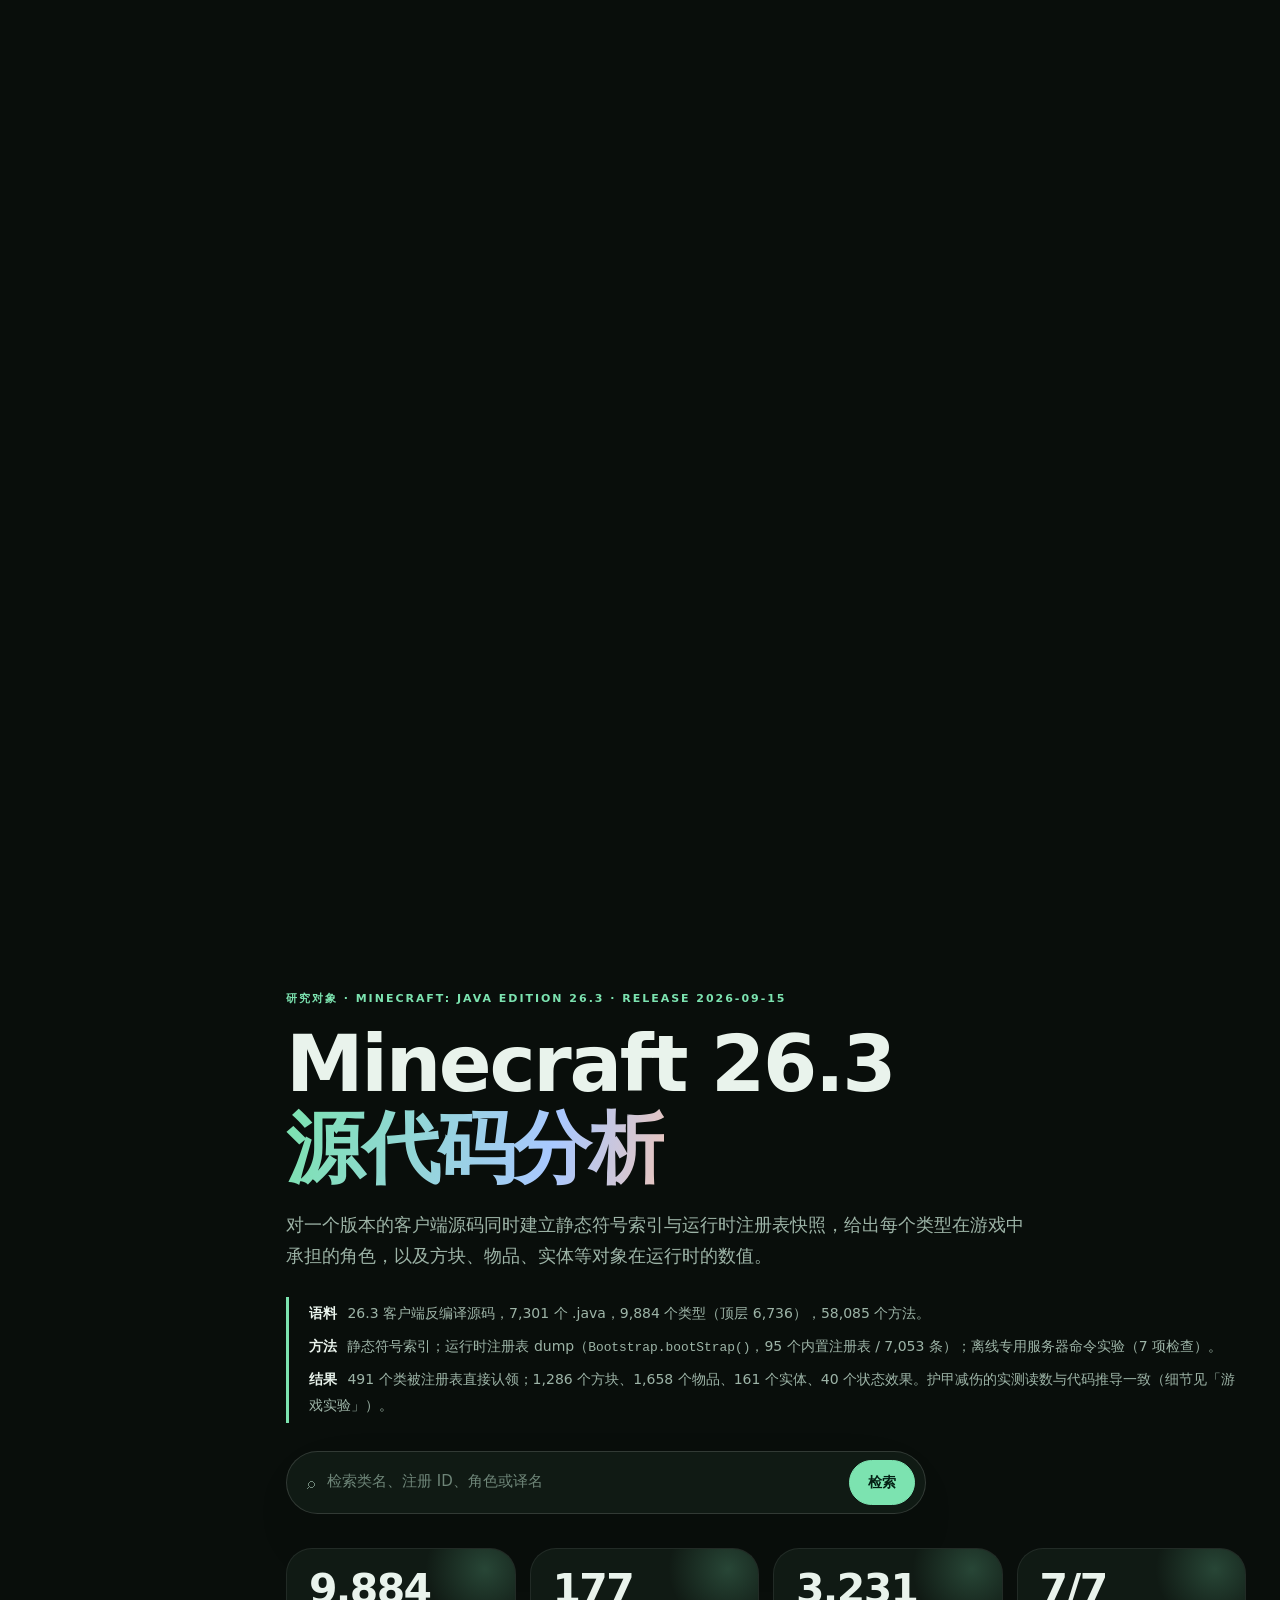
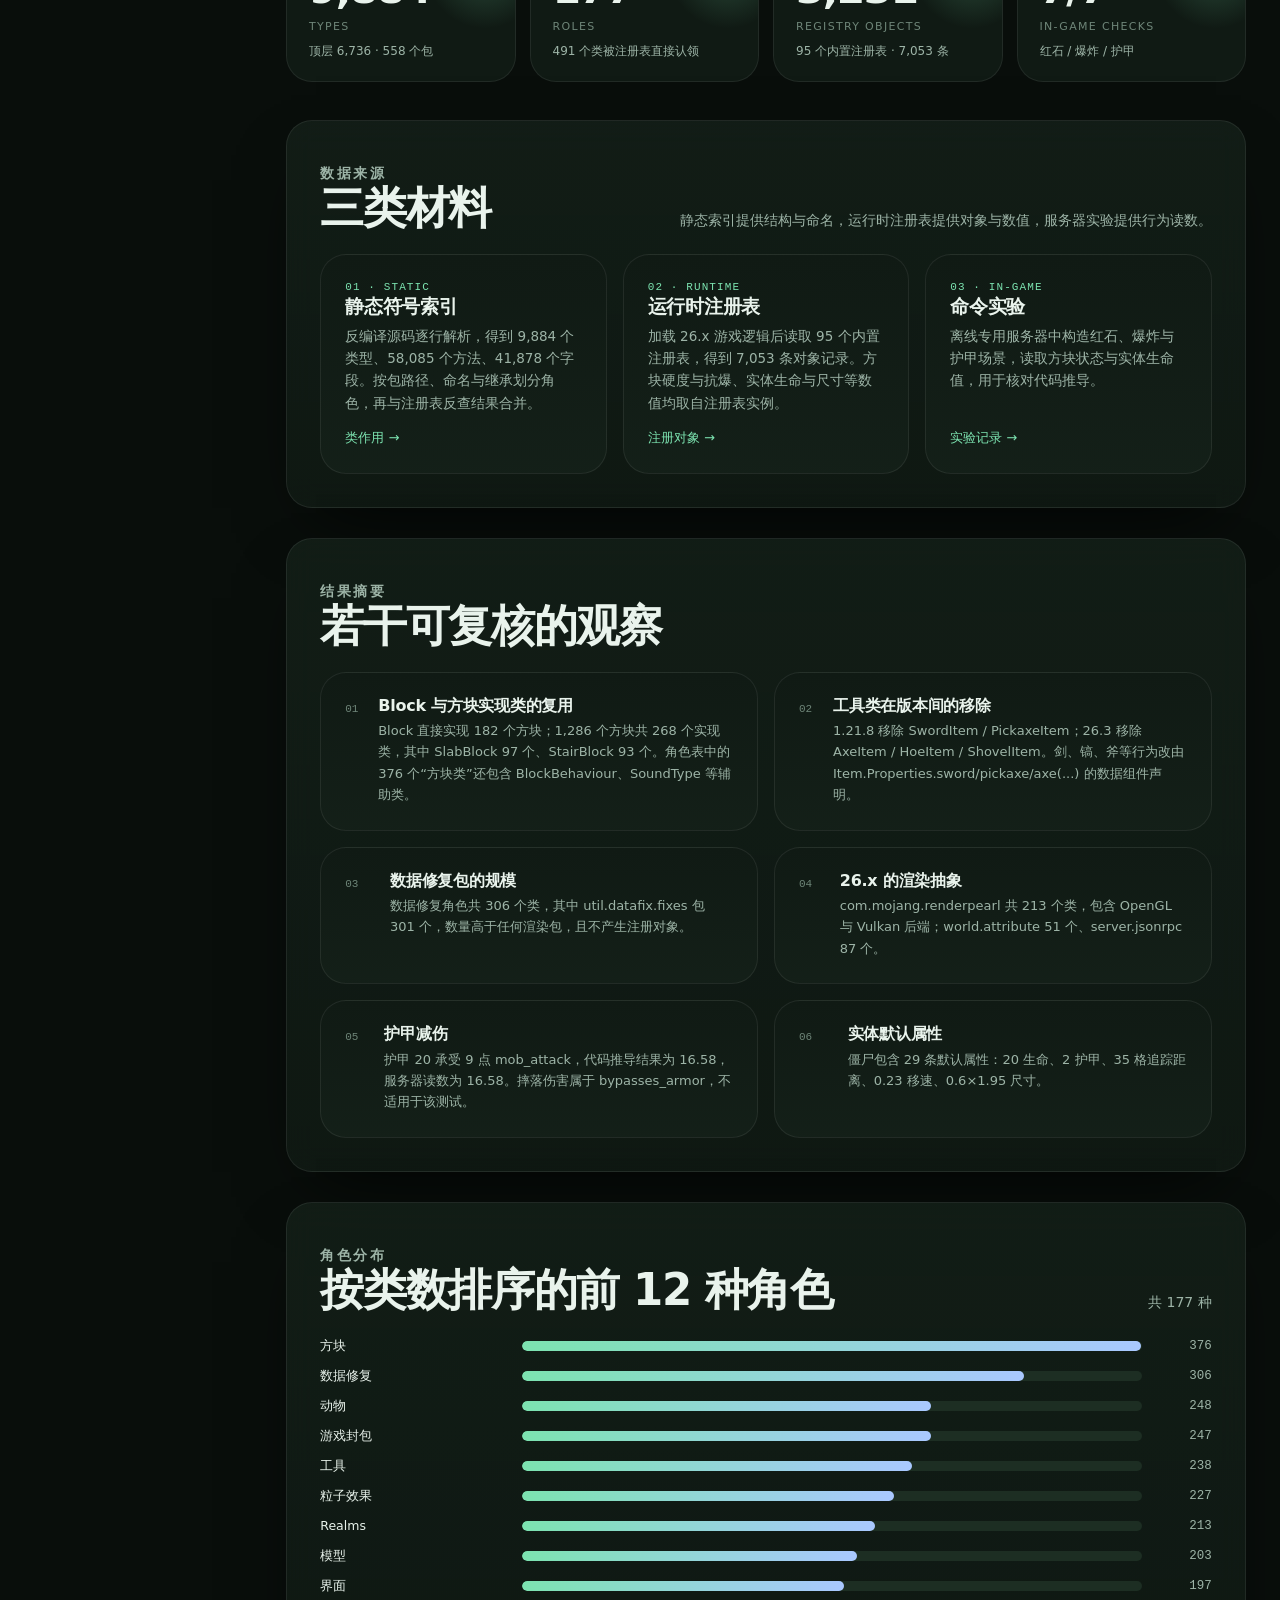
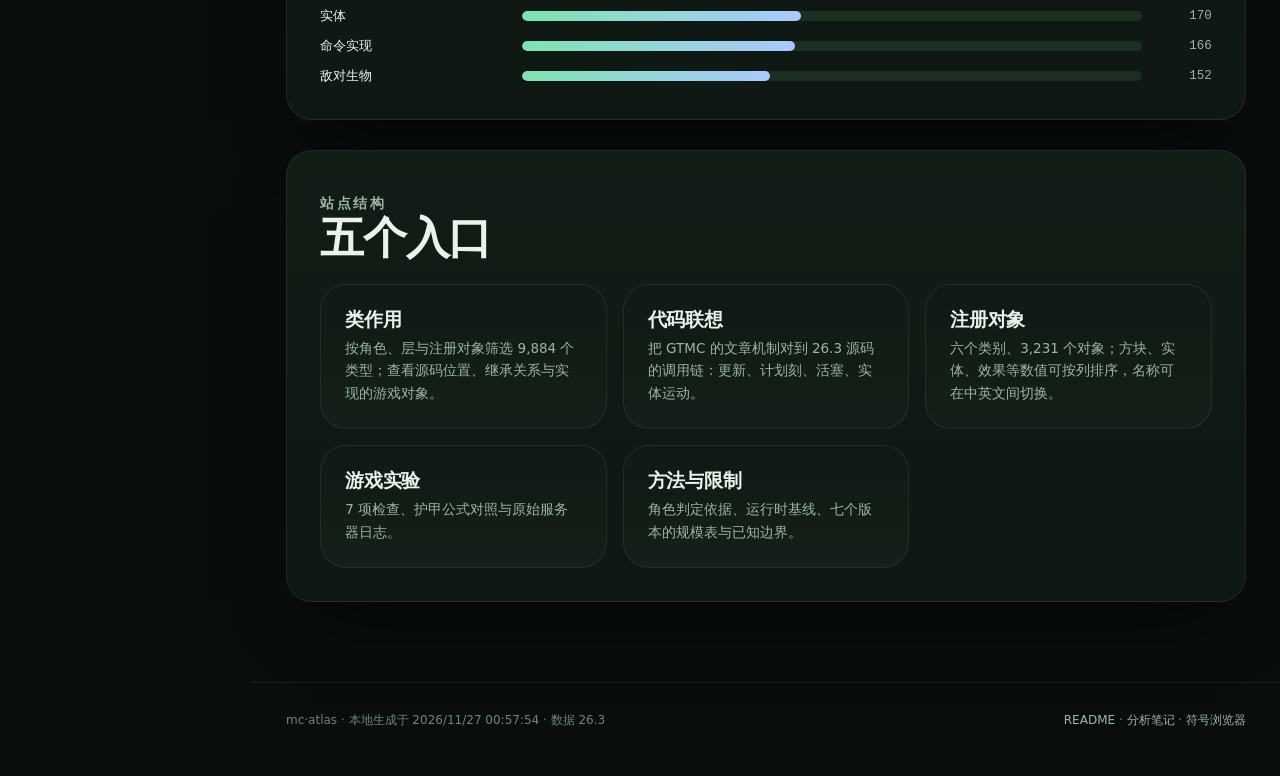
==== commit 4153c361: "home: lighter explosion on phones (no canvas blur, cull bottom faces, adaptive lite mode)" ====
--- a/index.html
+++ b/index.html
@@ -135,7 +135,7 @@
 </main>
 <footer>
   <div class="wrap row">
-    <span>mc·atlas · 本地生成于 2026/11/27 00:46:12 · 数据 26.3</span>
+    <span>mc·atlas · 本地生成于 2026/11/27 00:57:54 · 数据 26.3</span>
     <span><a href="../README.md">README</a> · <a href="../notes/类作用解析.md">分析笔记</a> · <a href="../index/26.3/browse.html">符号浏览器</a></span>
   </div>
 </footer>
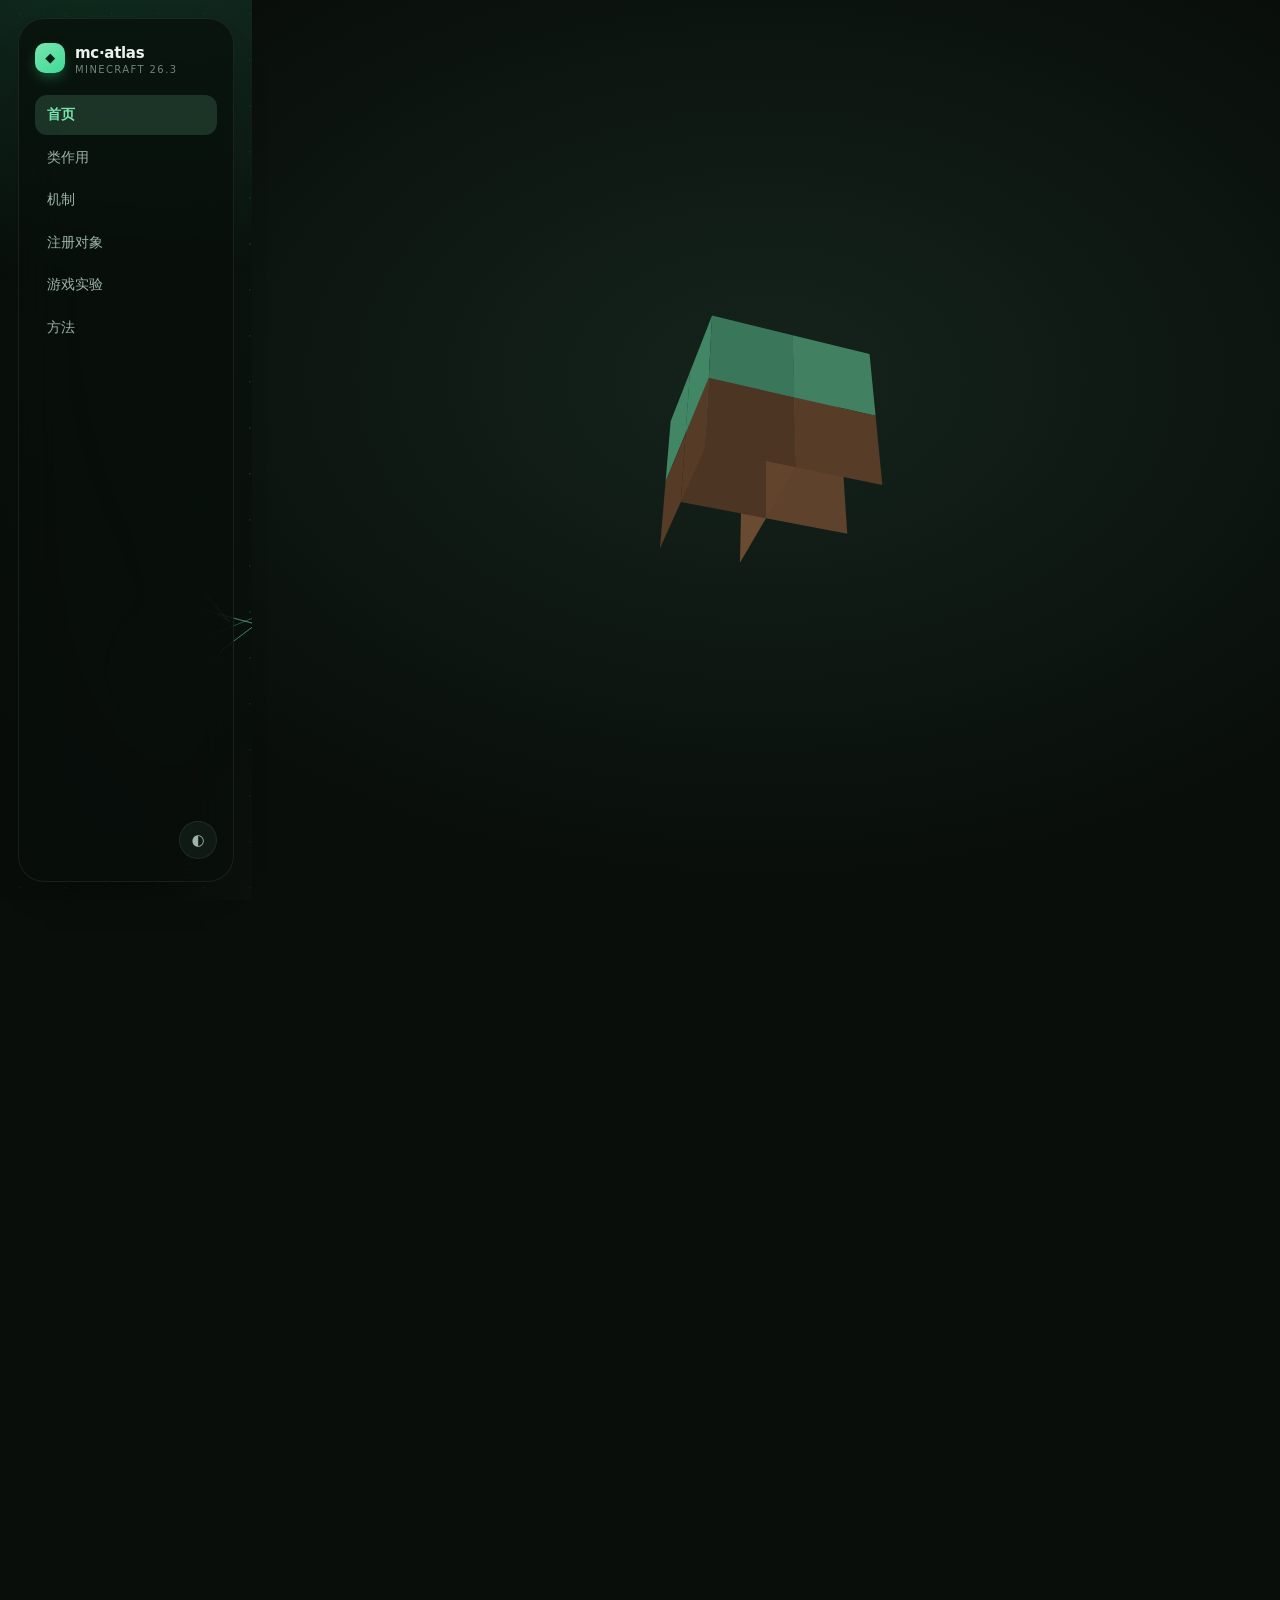
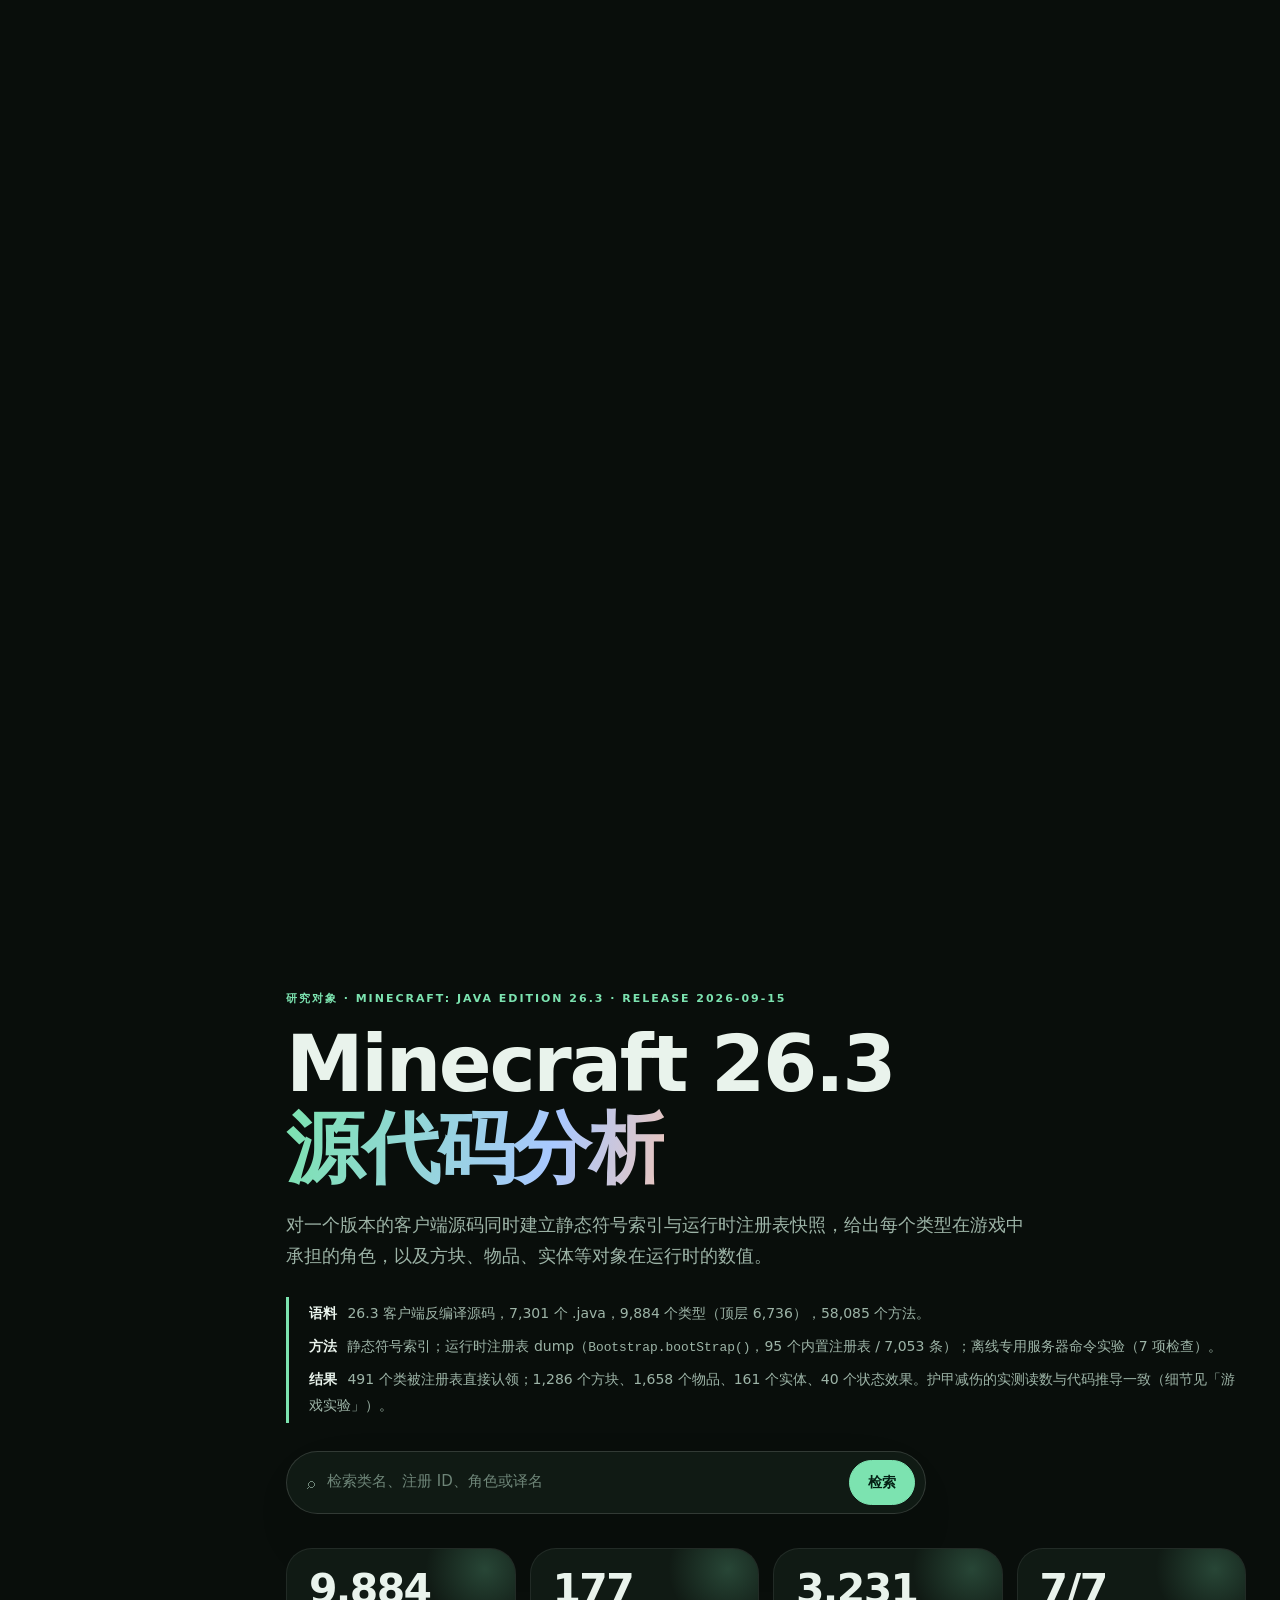
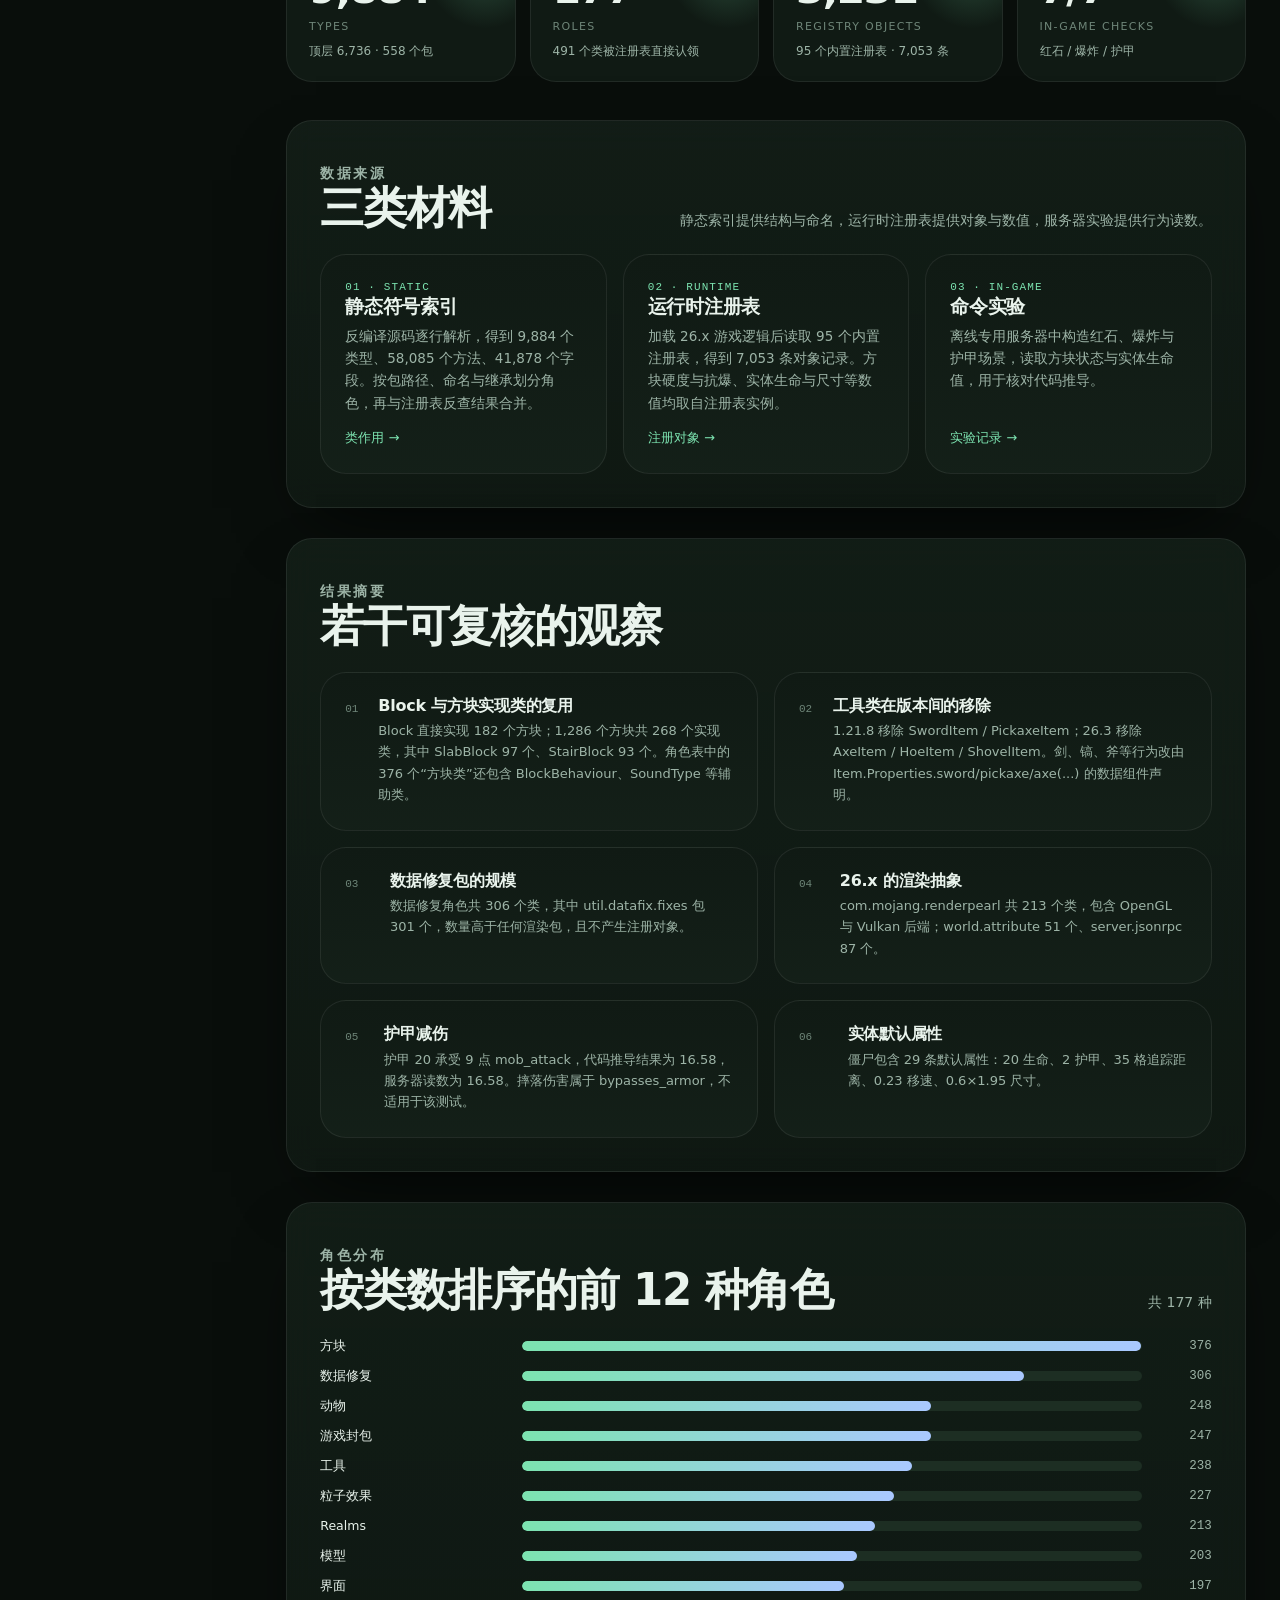
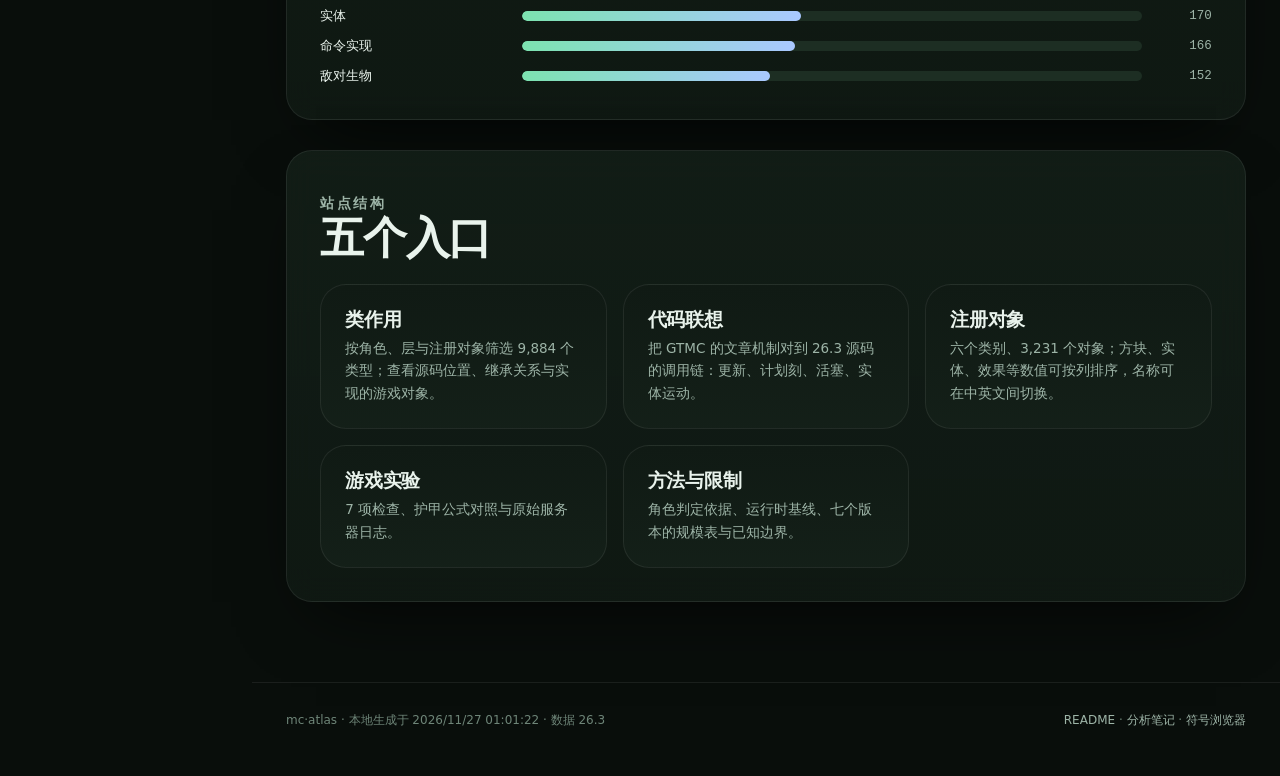
==== commit 2f0e3271: "home: fewer voxels on phones, bigger block, shorter scroll track" ====
--- a/index.html
+++ b/index.html
@@ -135,7 +135,7 @@
 </main>
 <footer>
   <div class="wrap row">
-    <span>mc·atlas · 本地生成于 2026/11/27 00:57:54 · 数据 26.3</span>
+    <span>mc·atlas · 本地生成于 2026/11/27 01:01:22 · 数据 26.3</span>
     <span><a href="../README.md">README</a> · <a href="../notes/类作用解析.md">分析笔记</a> · <a href="../index/26.3/browse.html">符号浏览器</a></span>
   </div>
 </footer>
--- a/assets/theme.css
+++ b/assets/theme.css
@@ -570,7 +570,7 @@
 @keyframes atlas-drop{0%,100%{opacity:.25;transform:translateY(-6px)}50%{opacity:.9;transform:translateY(4px)}}
 .atlas-stage.done .atlas-hint{opacity:0}
 @media (max-width:720px){
-  .atlas-stage{height:300vh}
+  .atlas-stage{height:210vh}
   .atlas-lead{bottom:34px;font-size:15px}
 }
 @media (prefers-reduced-motion:reduce){
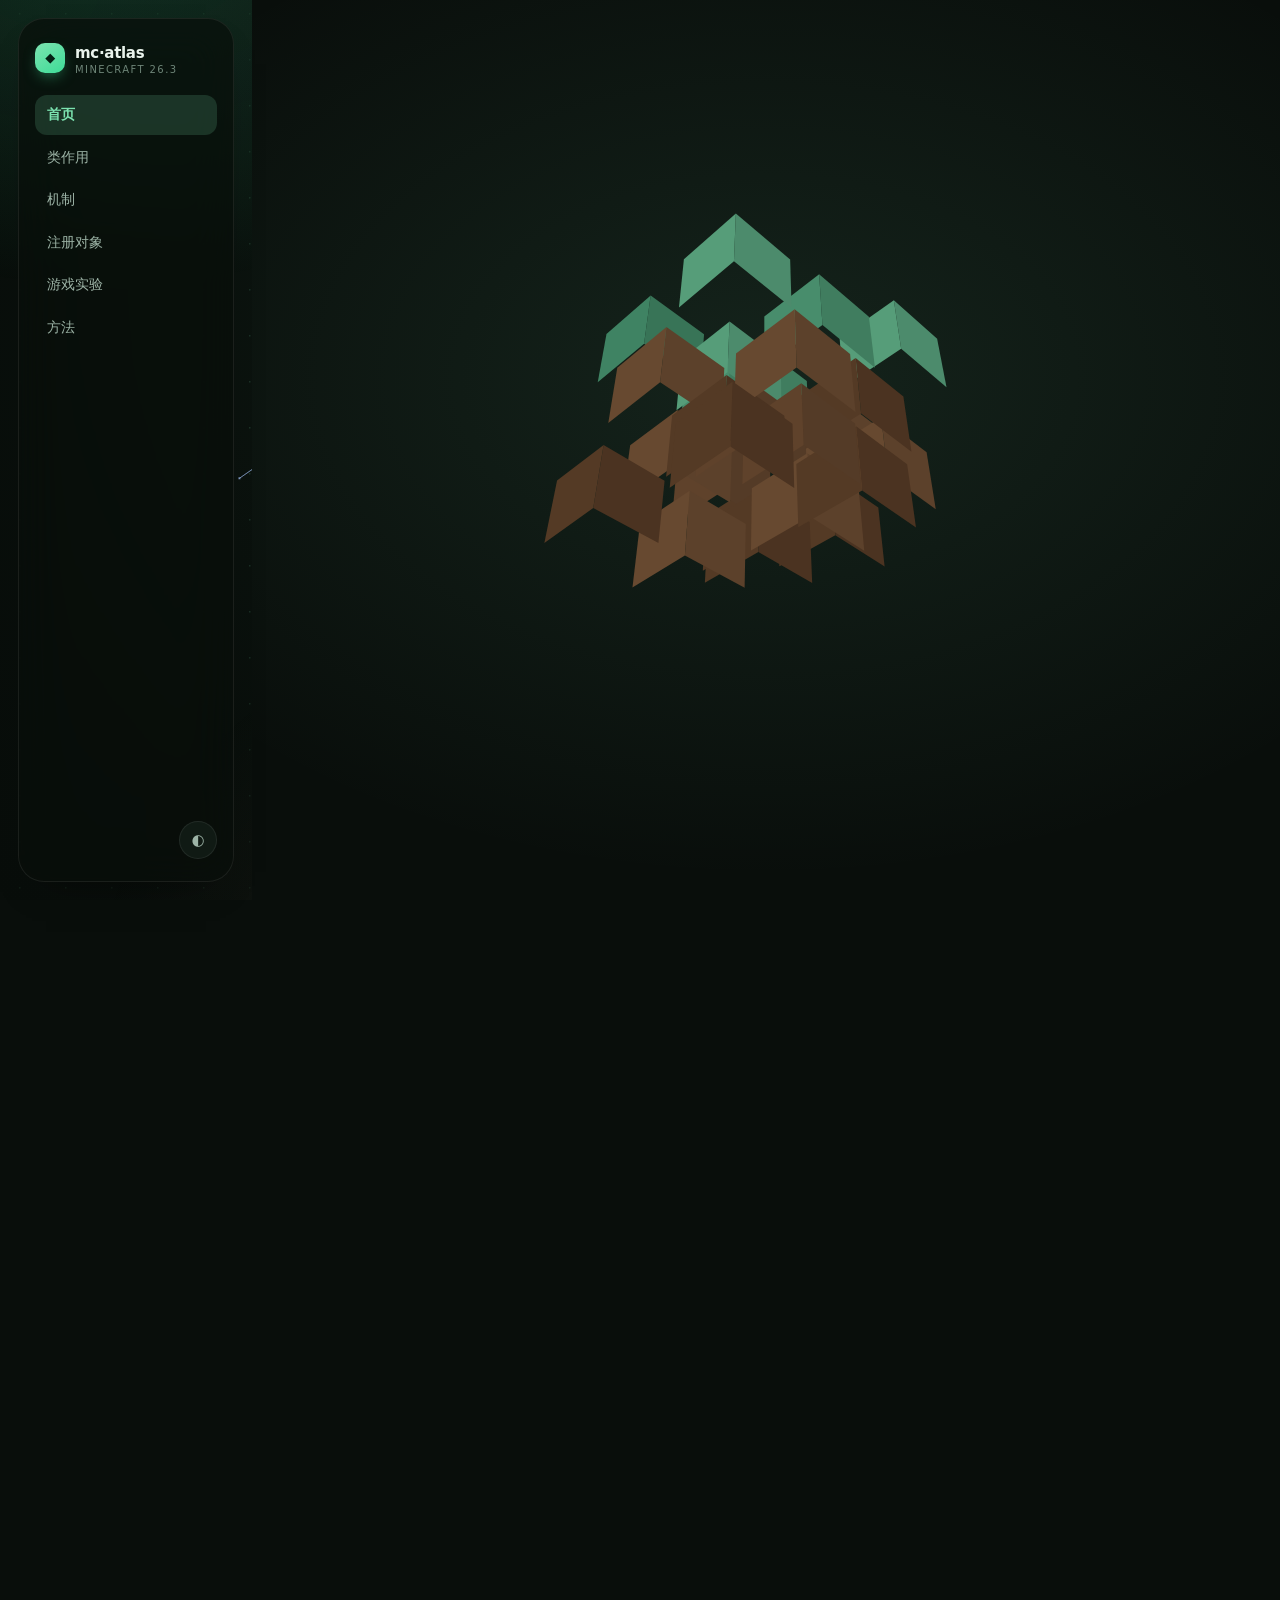
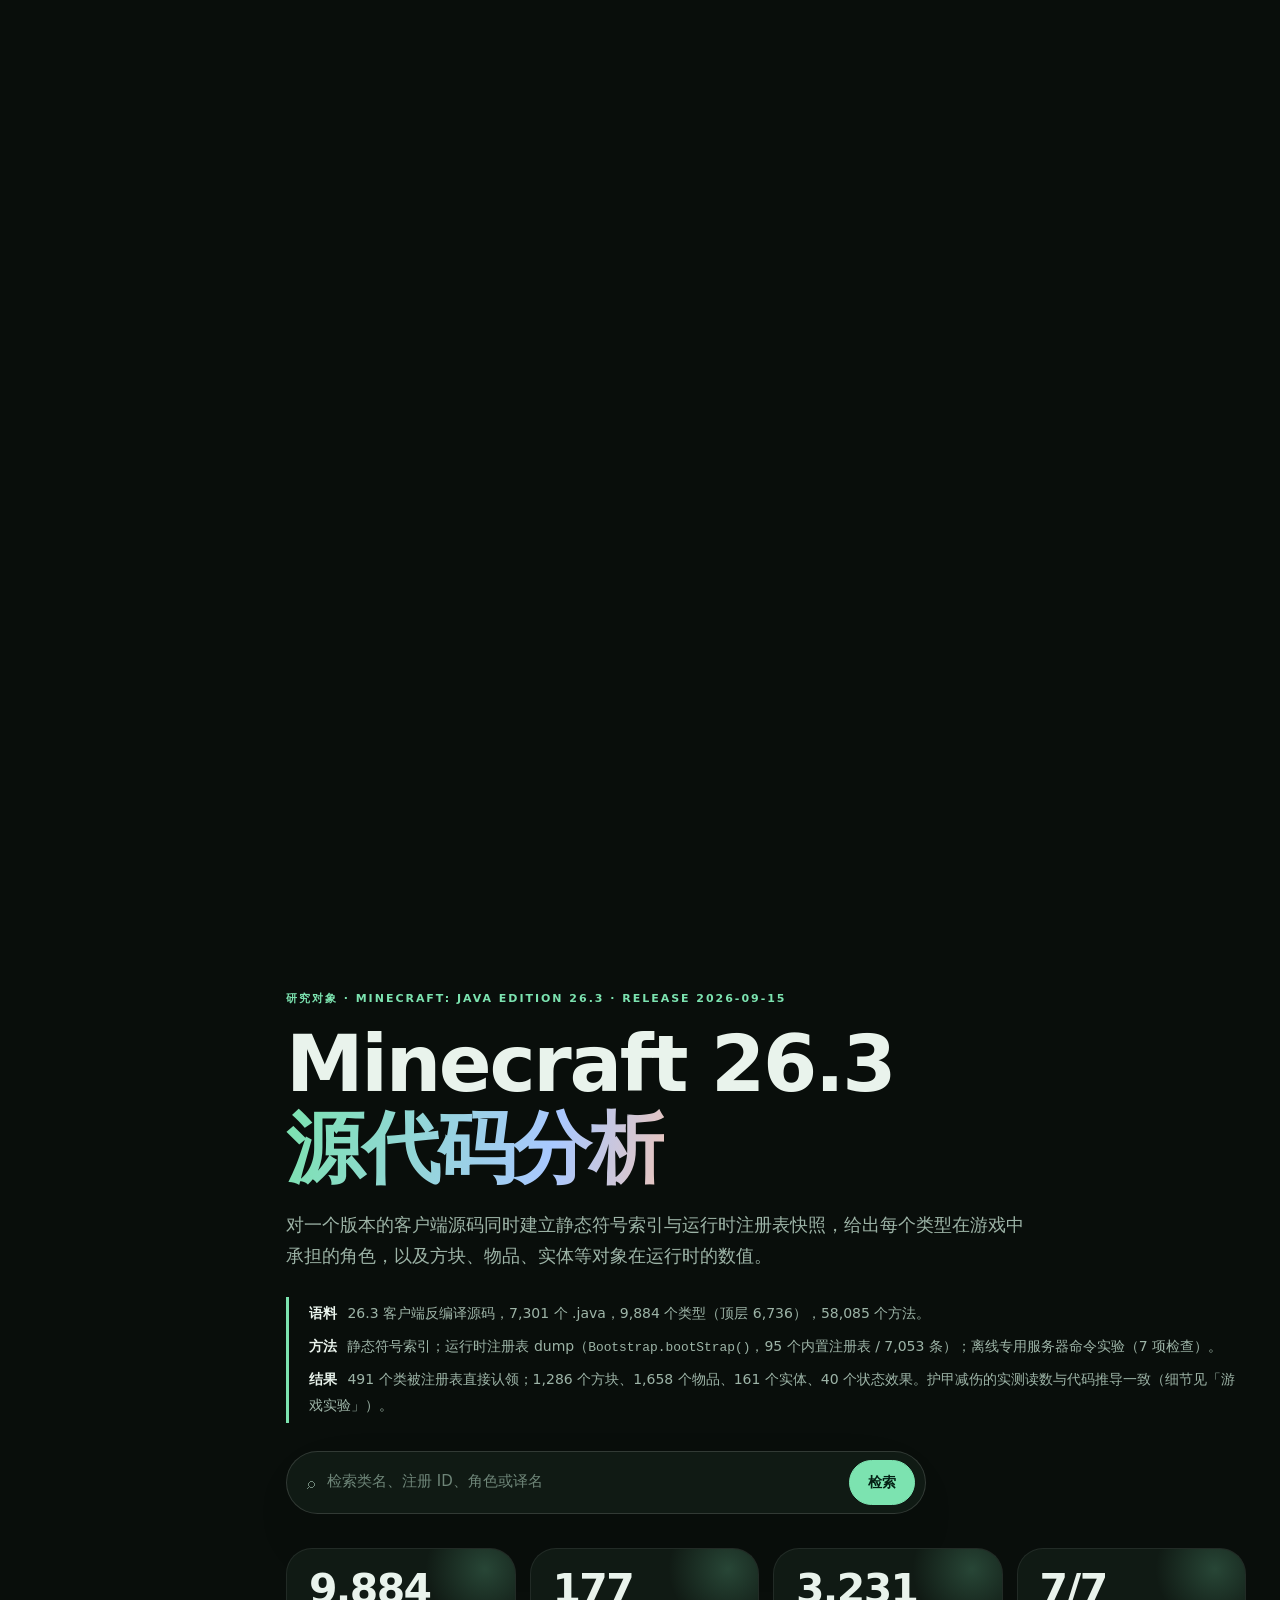
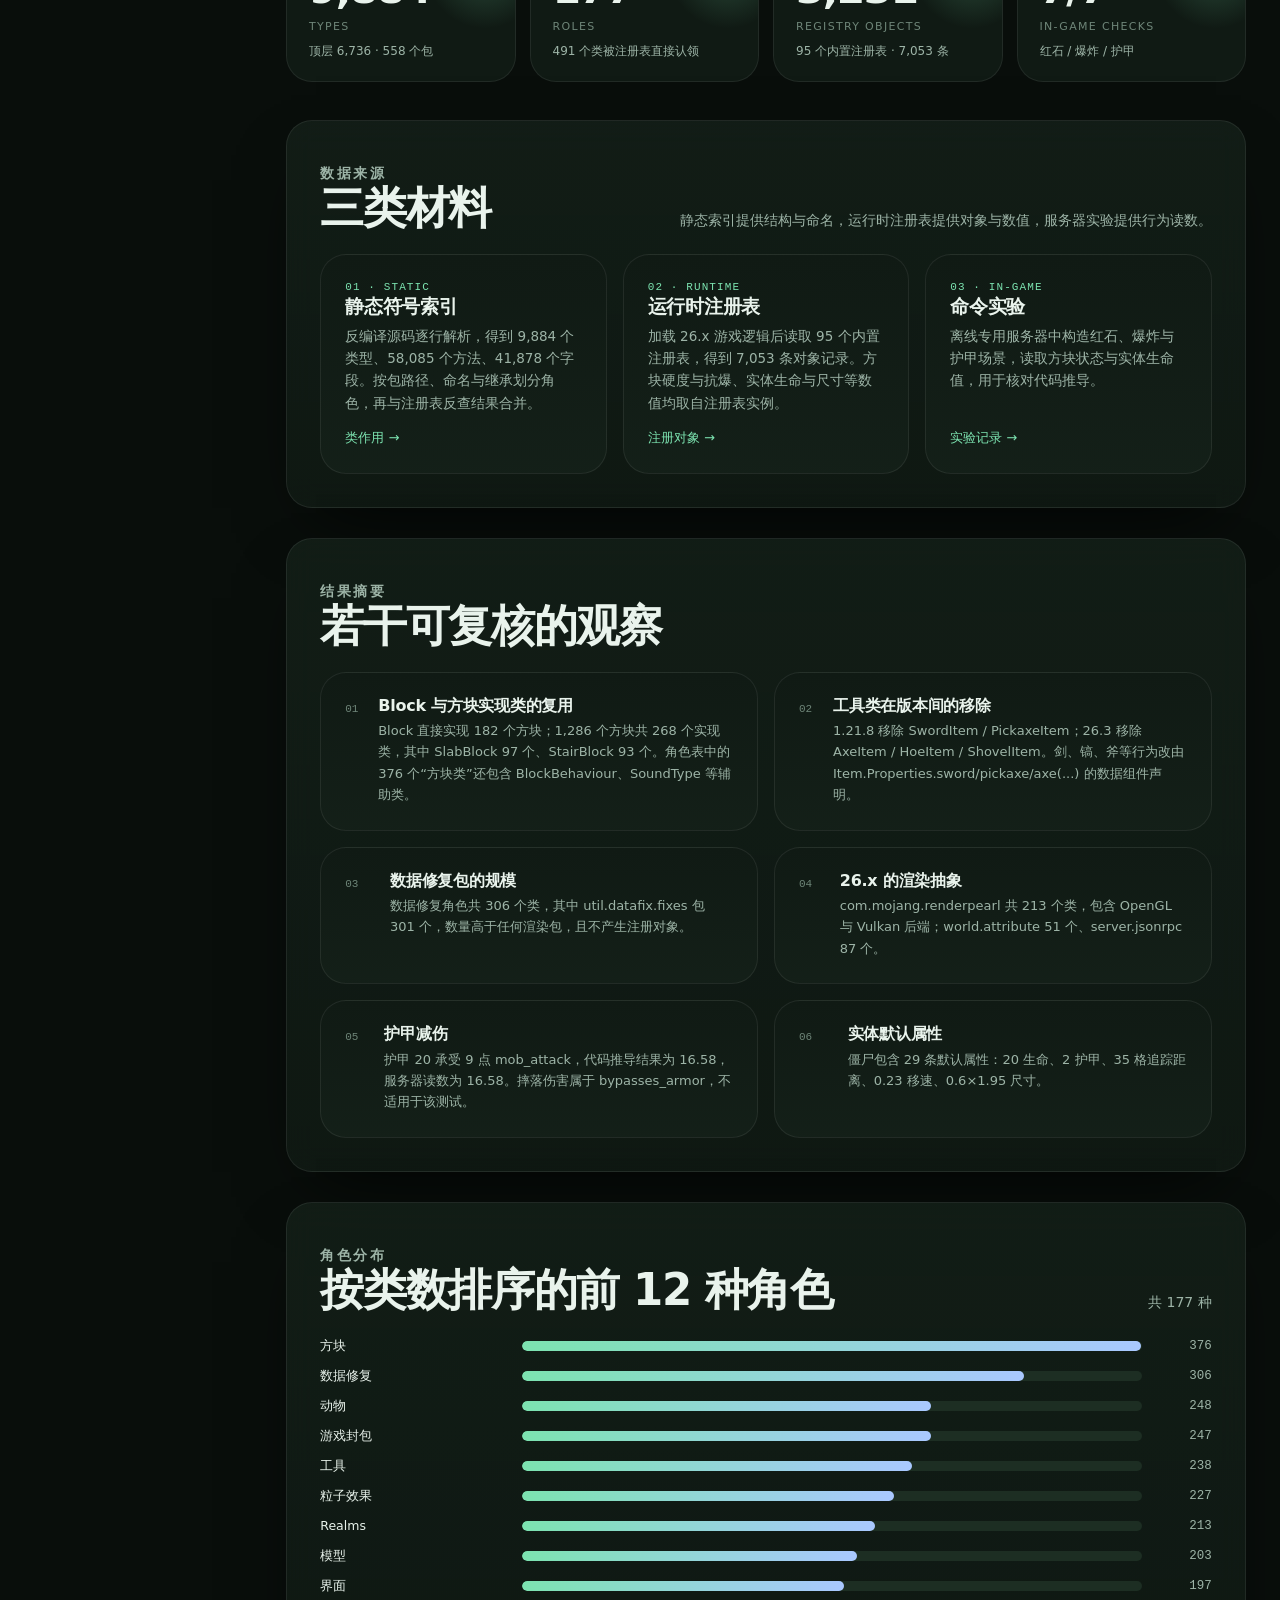
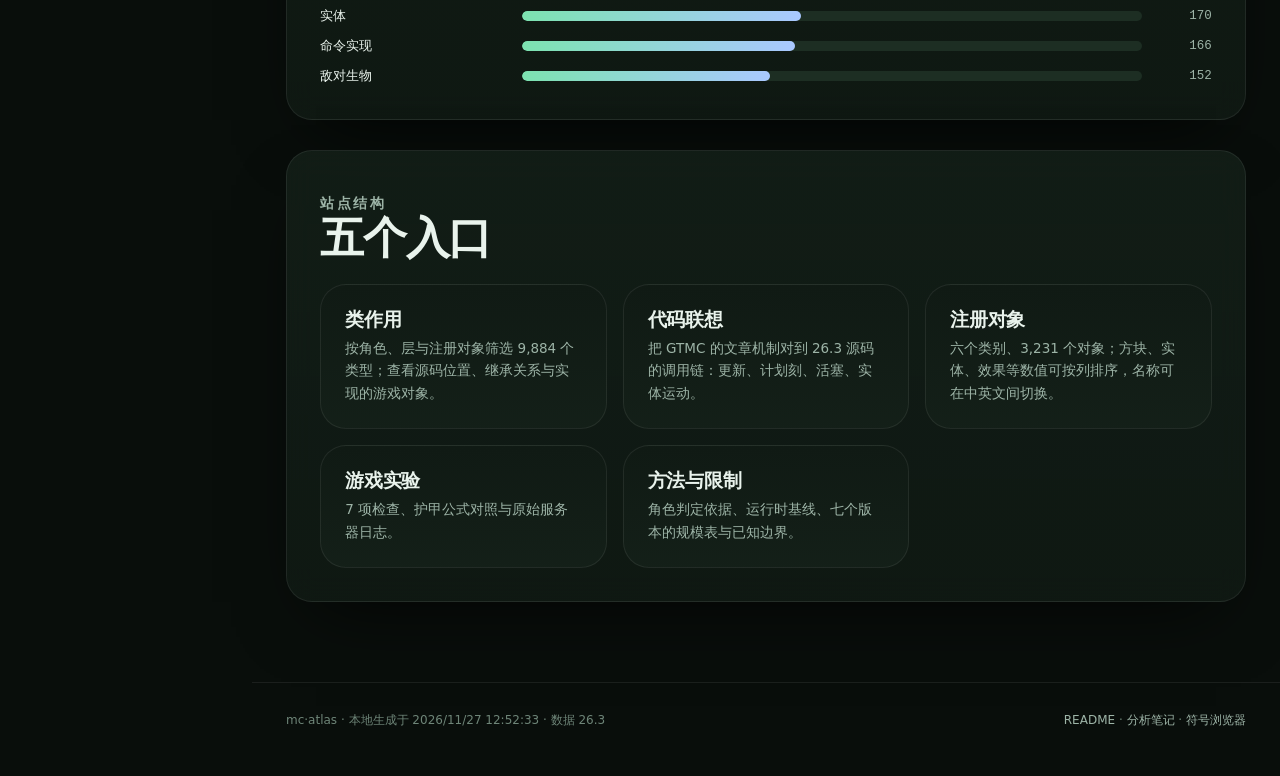
==== commit 96a42aa1: "home: never reduce voxel count at runtime (only drop trails)" ====
--- a/index.html
+++ b/index.html
@@ -135,7 +135,7 @@
 </main>
 <footer>
   <div class="wrap row">
-    <span>mc·atlas · 本地生成于 2026/11/27 01:01:22 · 数据 26.3</span>
+    <span>mc·atlas · 本地生成于 2026/11/27 12:52:33 · 数据 26.3</span>
     <span><a href="../README.md">README</a> · <a href="../notes/类作用解析.md">分析笔记</a> · <a href="../index/26.3/browse.html">符号浏览器</a></span>
   </div>
 </footer>
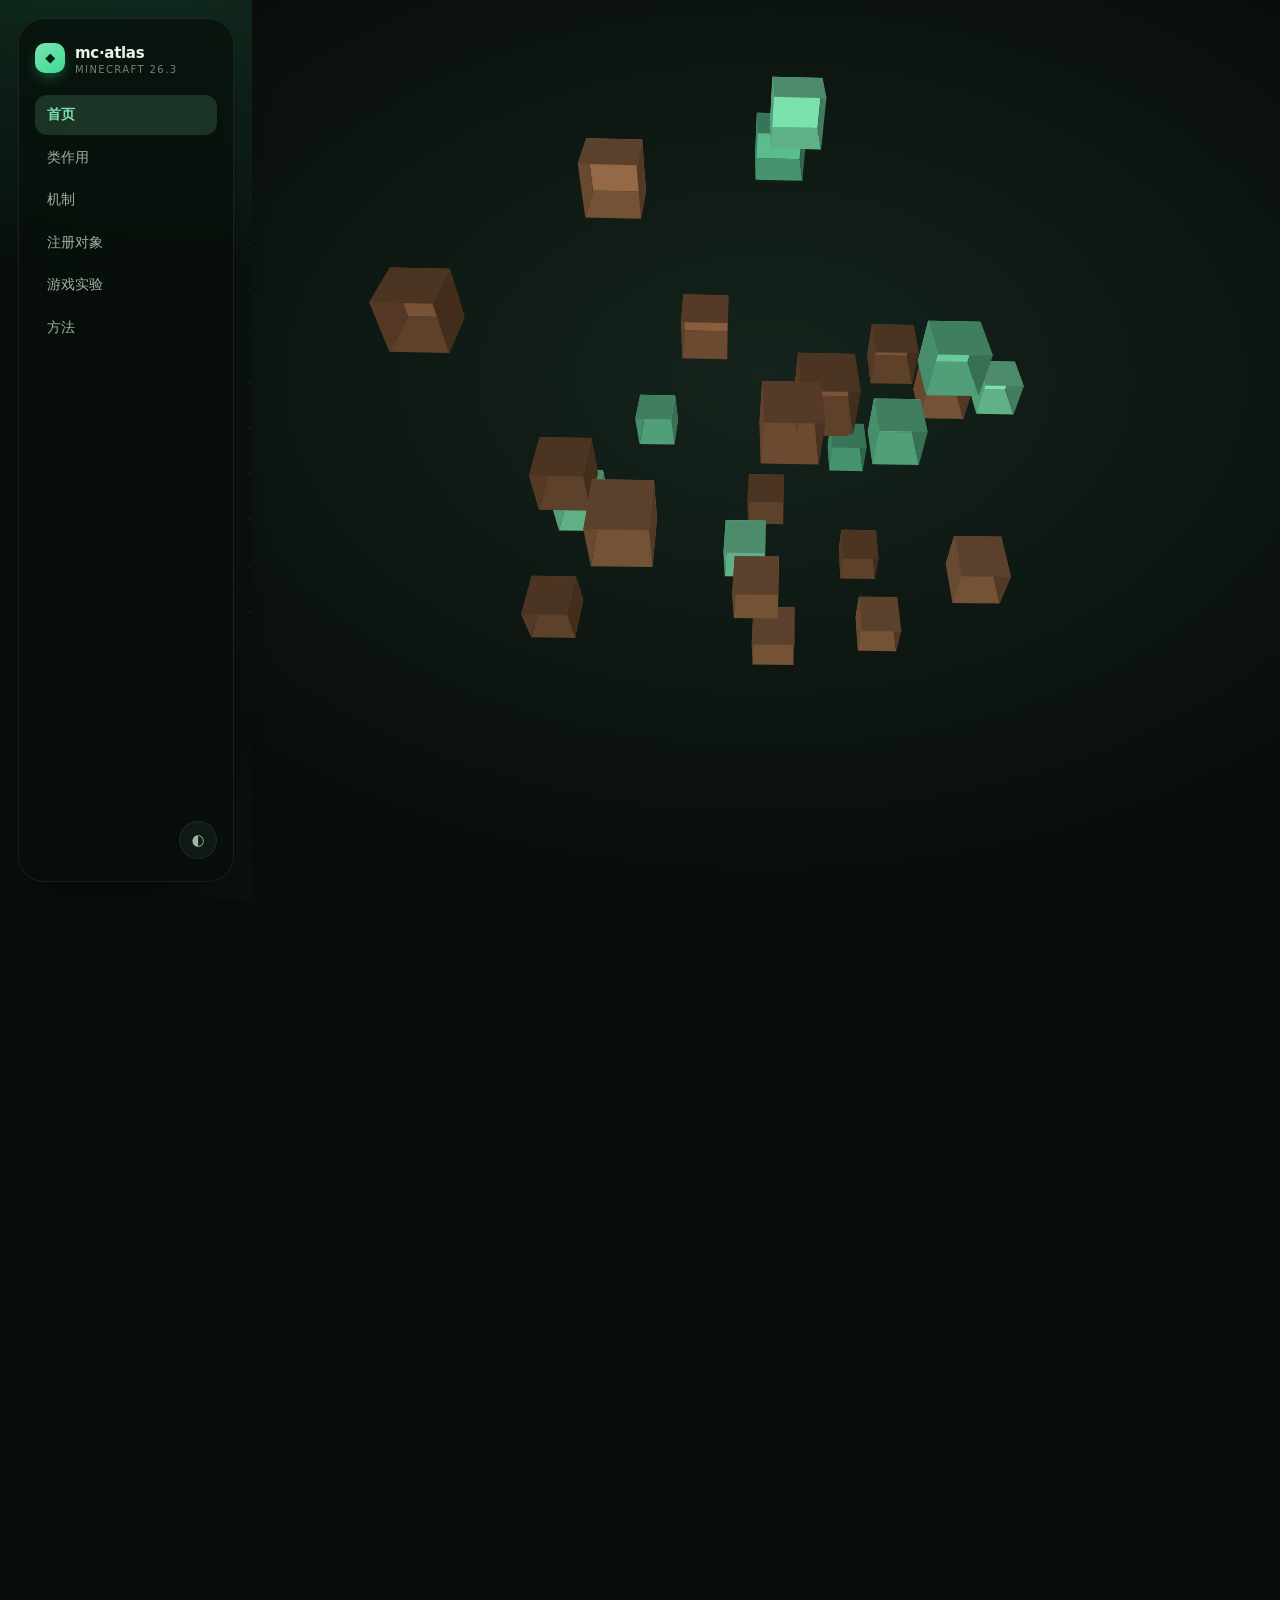
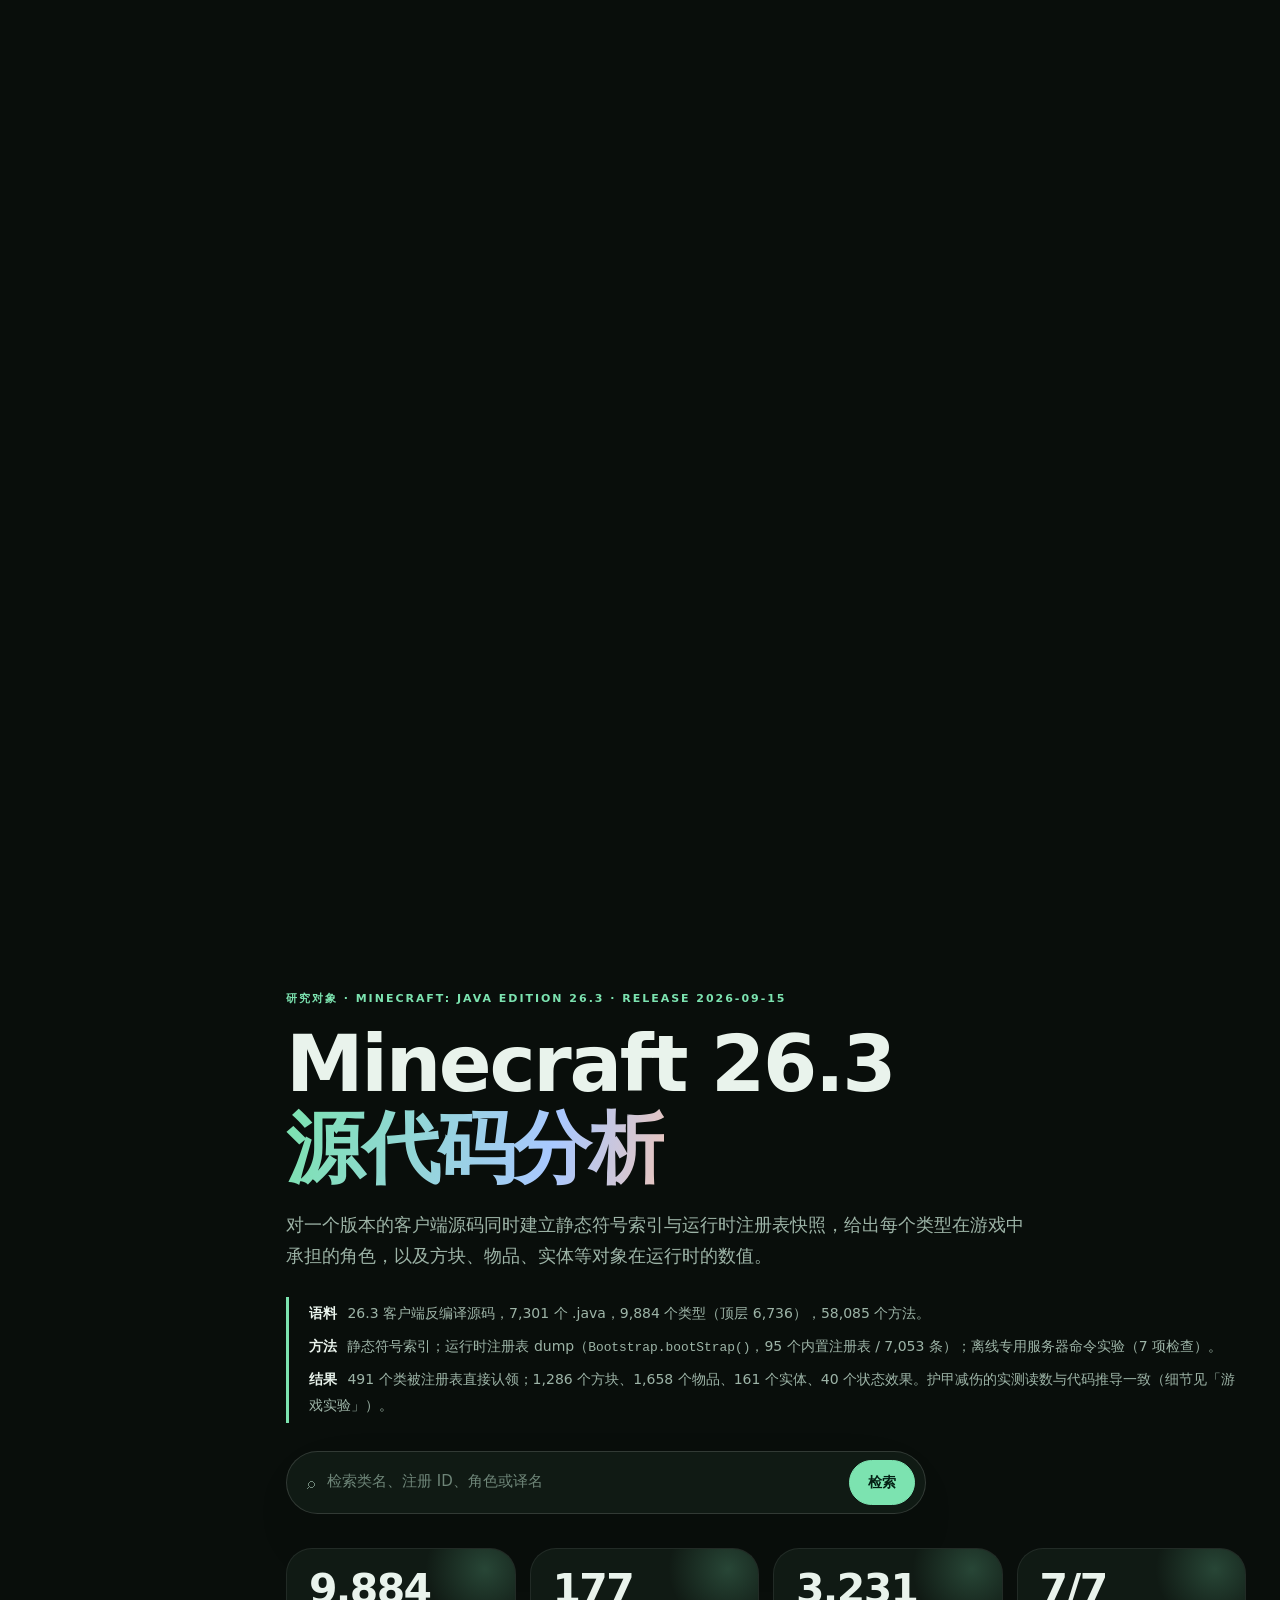
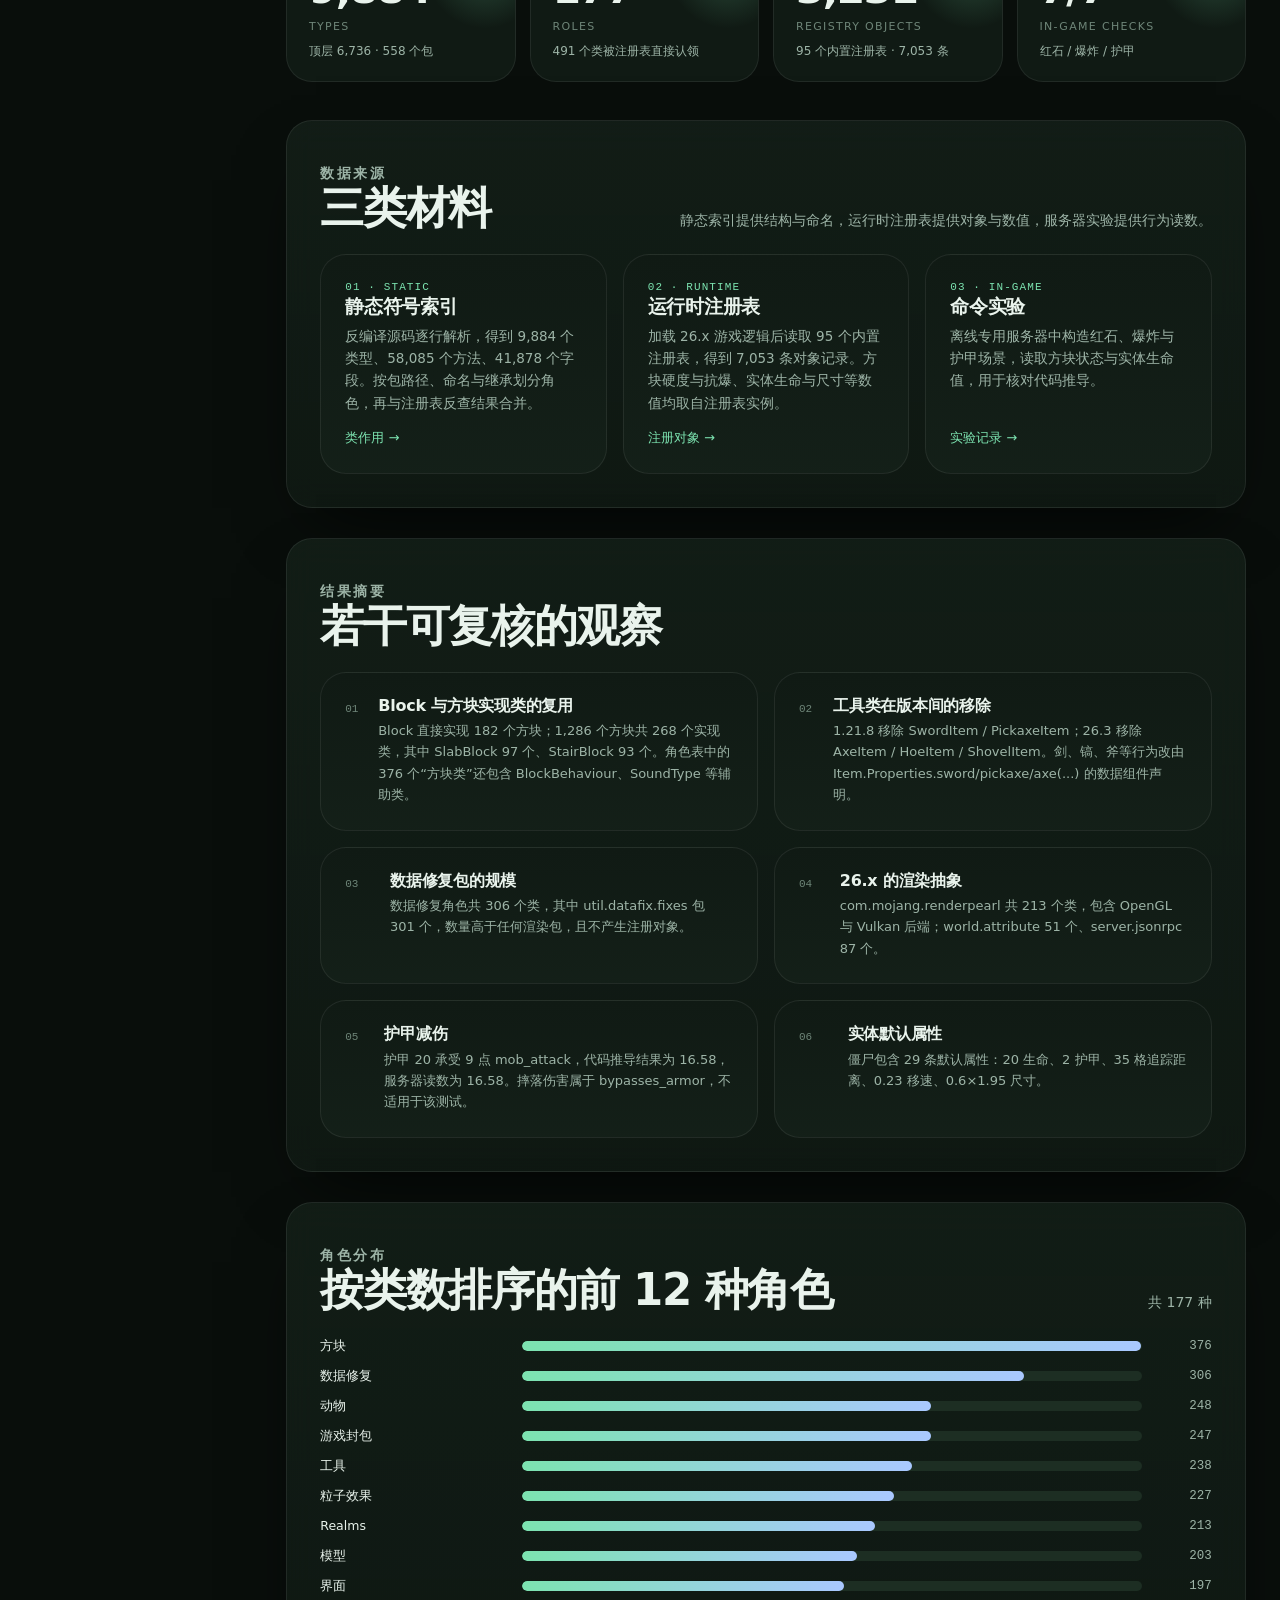
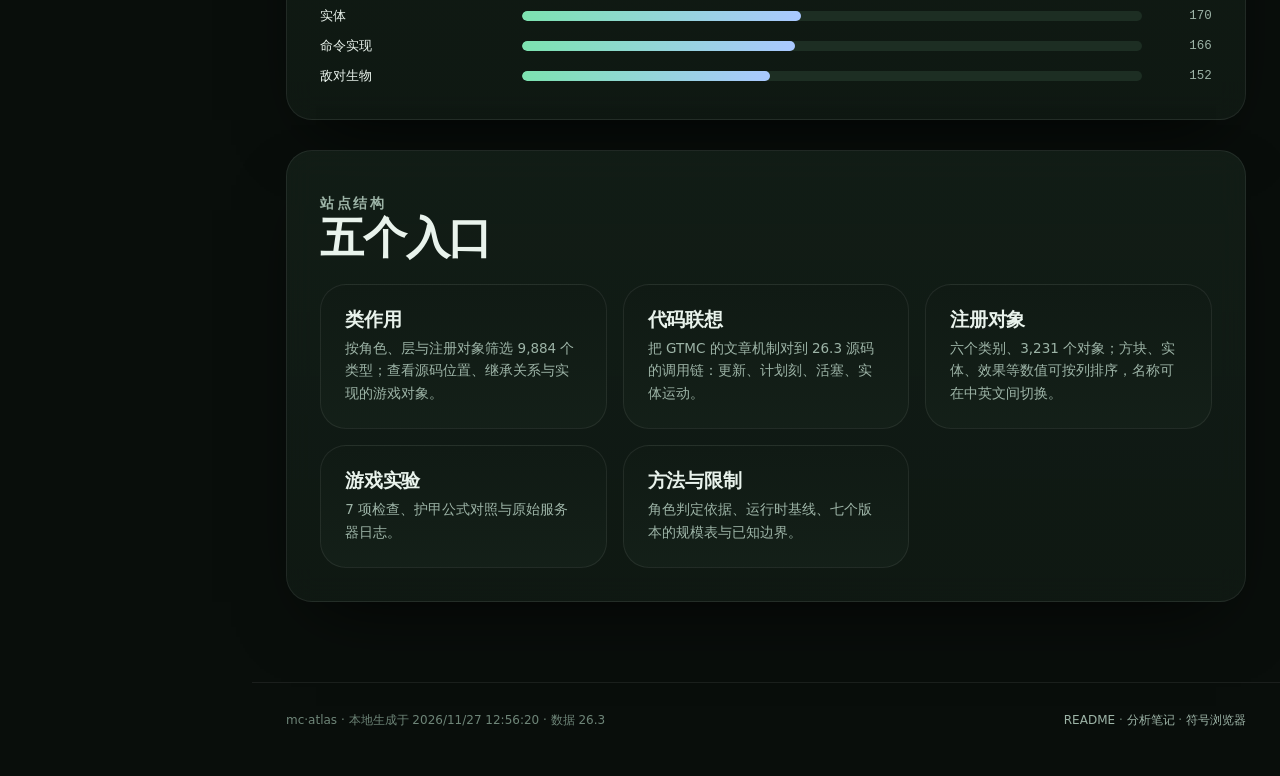
==== commit 0ecf920a: "home: draw full cube faces (painter sort) instead of normal culling" ====
--- a/index.html
+++ b/index.html
@@ -135,7 +135,7 @@
 </main>
 <footer>
   <div class="wrap row">
-    <span>mc·atlas · 本地生成于 2026/11/27 12:52:33 · 数据 26.3</span>
+    <span>mc·atlas · 本地生成于 2026/11/27 12:56:20 · 数据 26.3</span>
     <span><a href="../README.md">README</a> · <a href="../notes/类作用解析.md">分析笔记</a> · <a href="../index/26.3/browse.html">符号浏览器</a></span>
   </div>
 </footer>
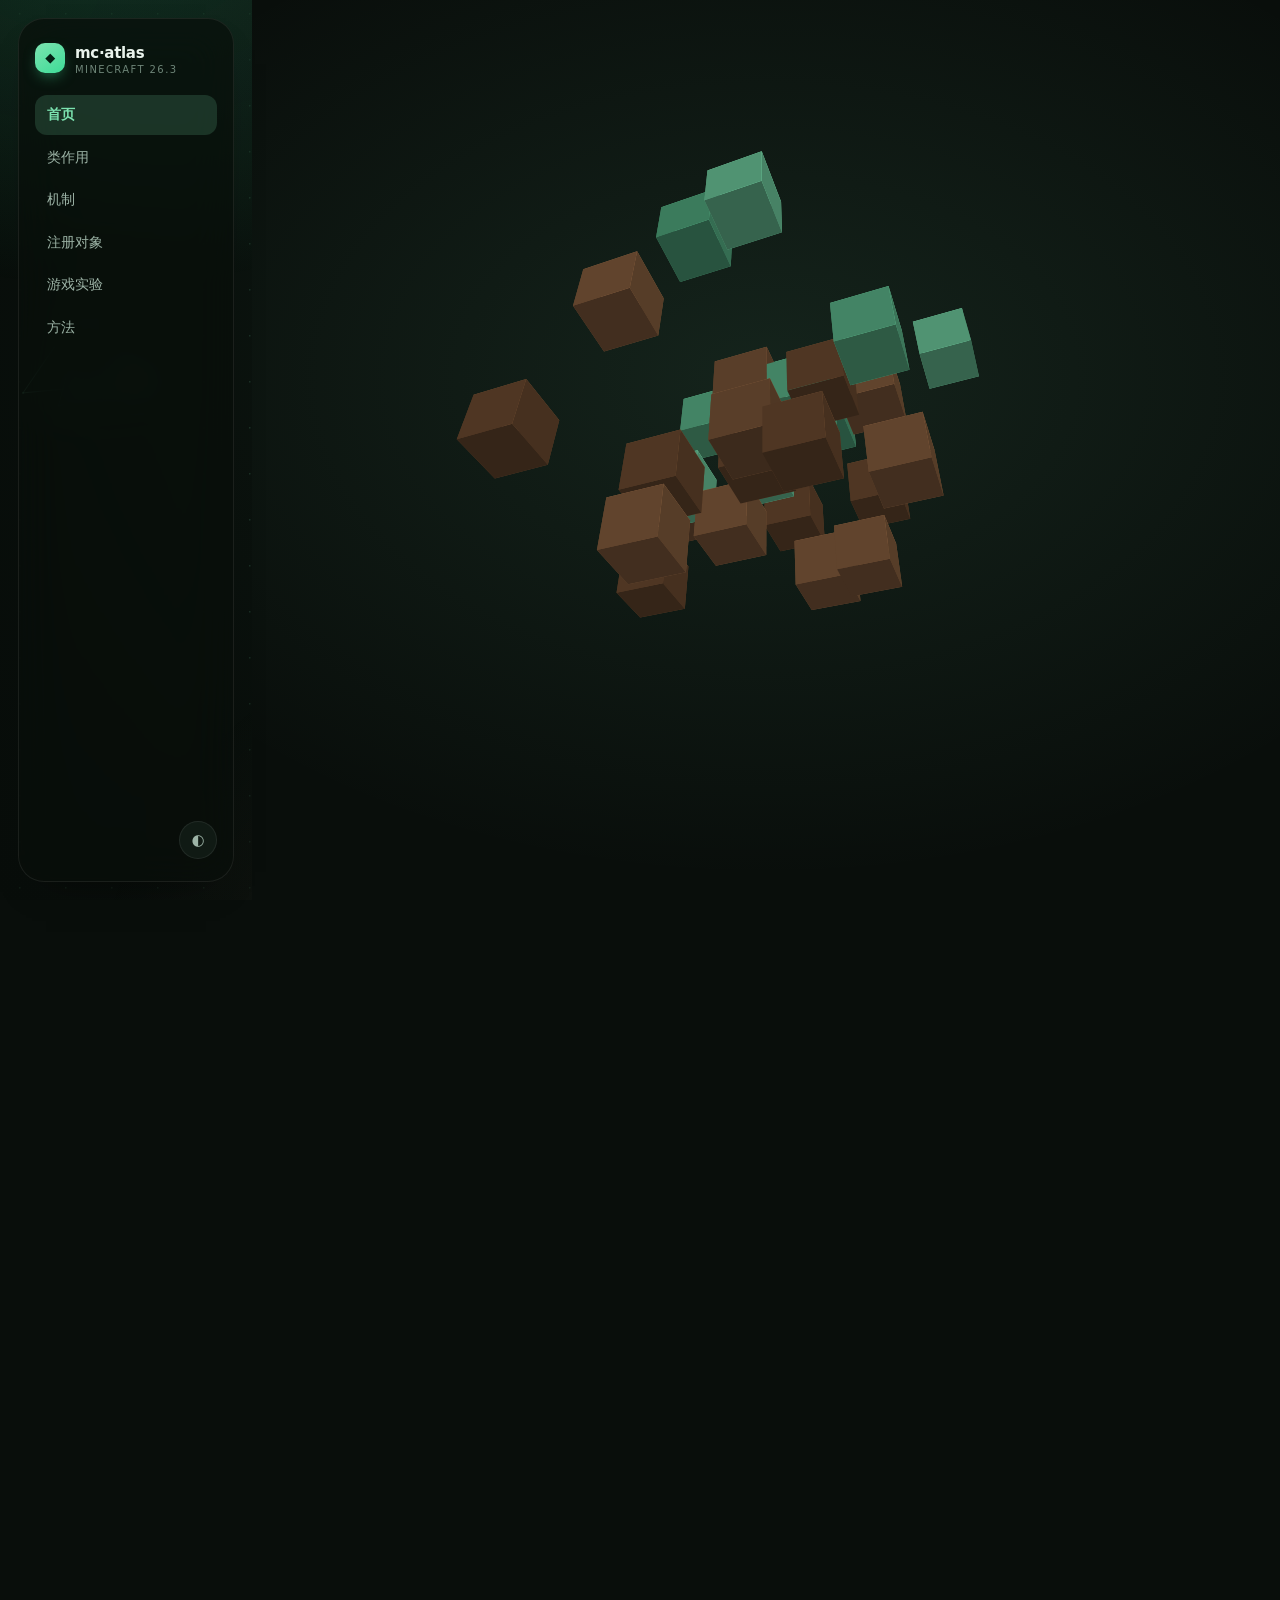
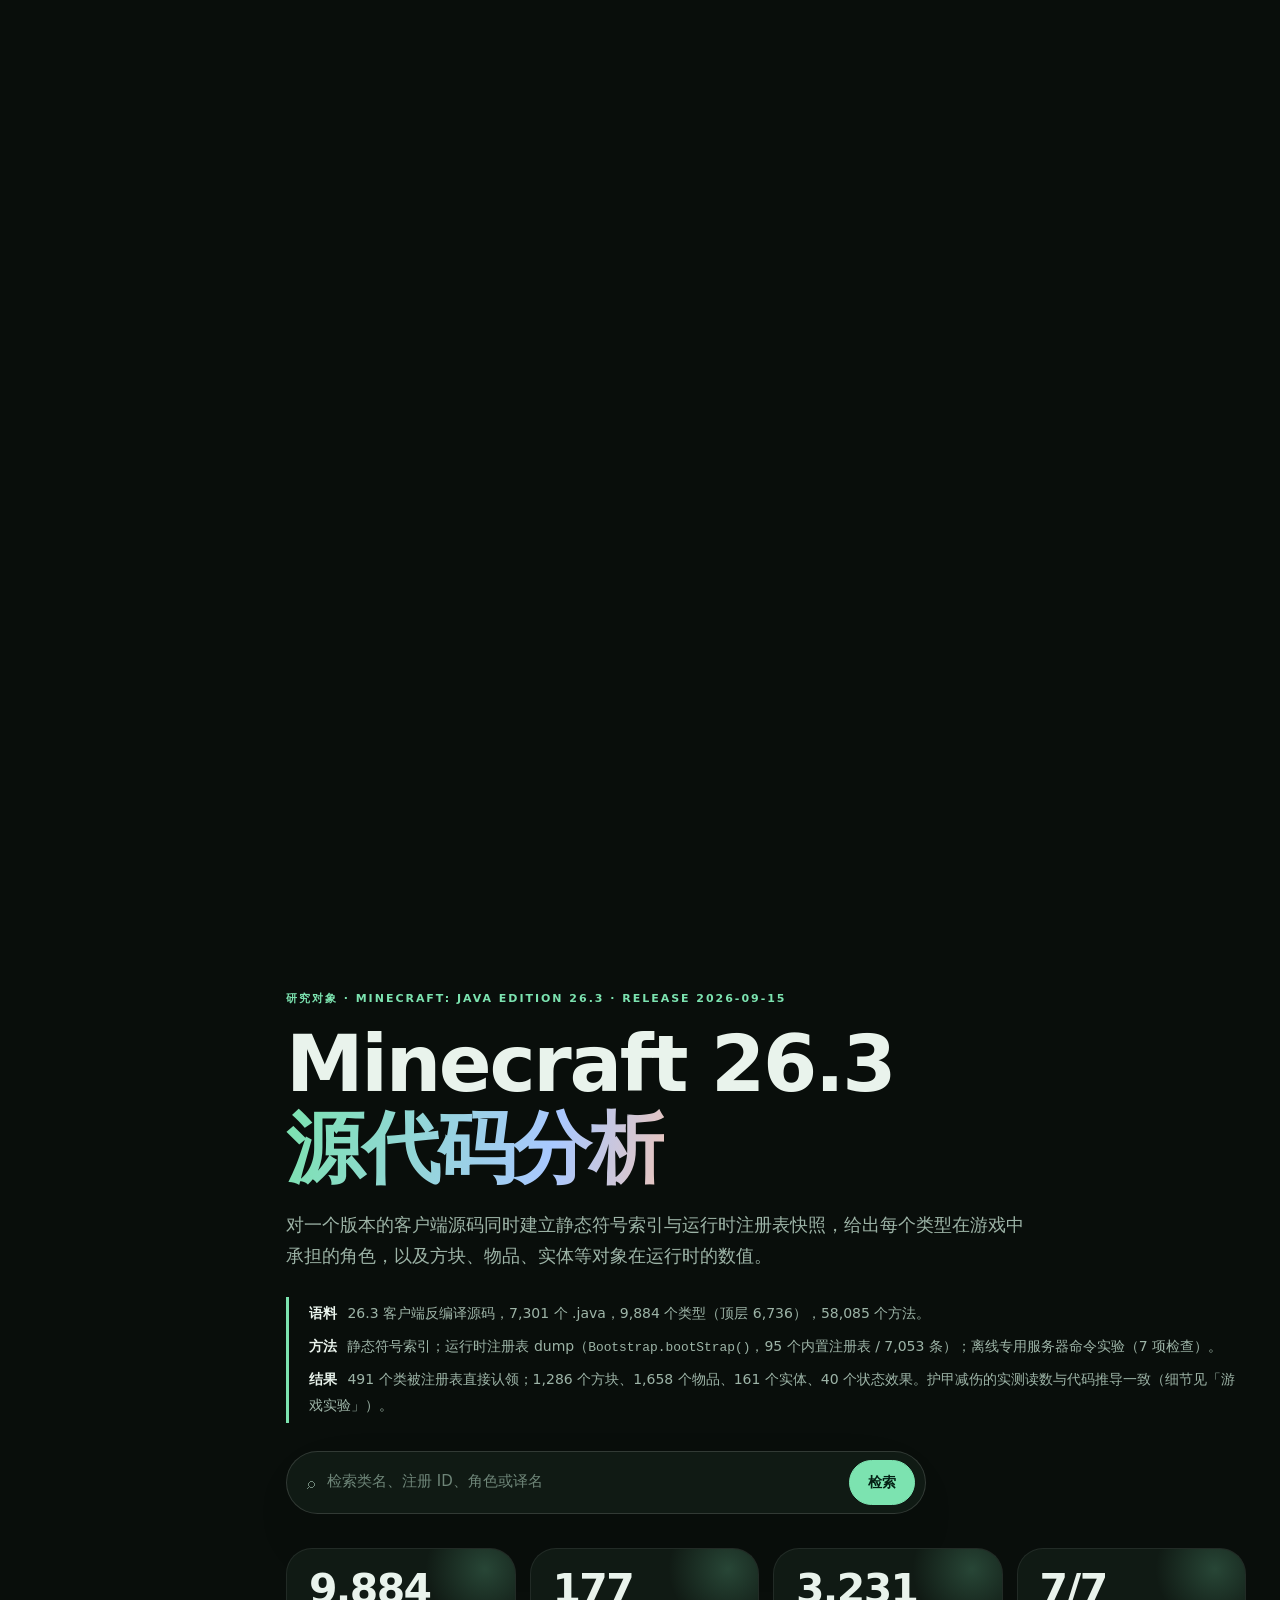
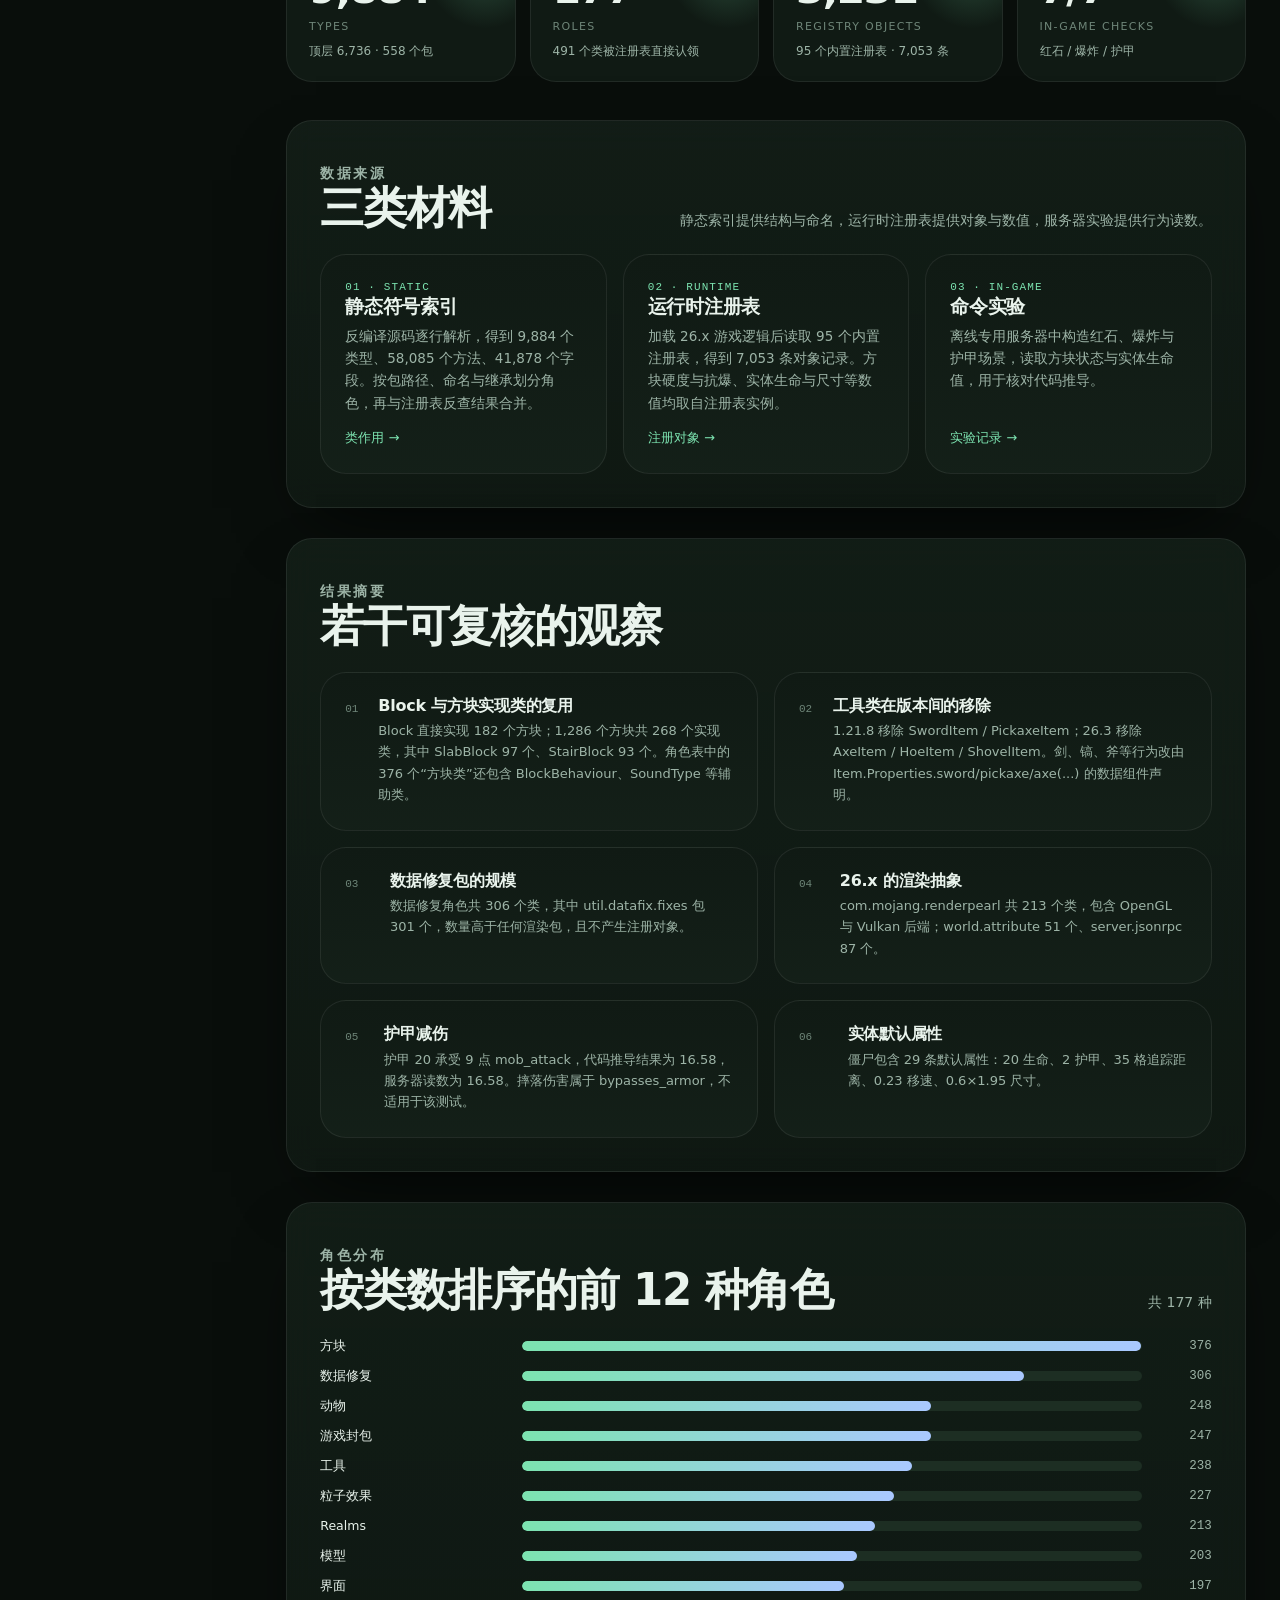
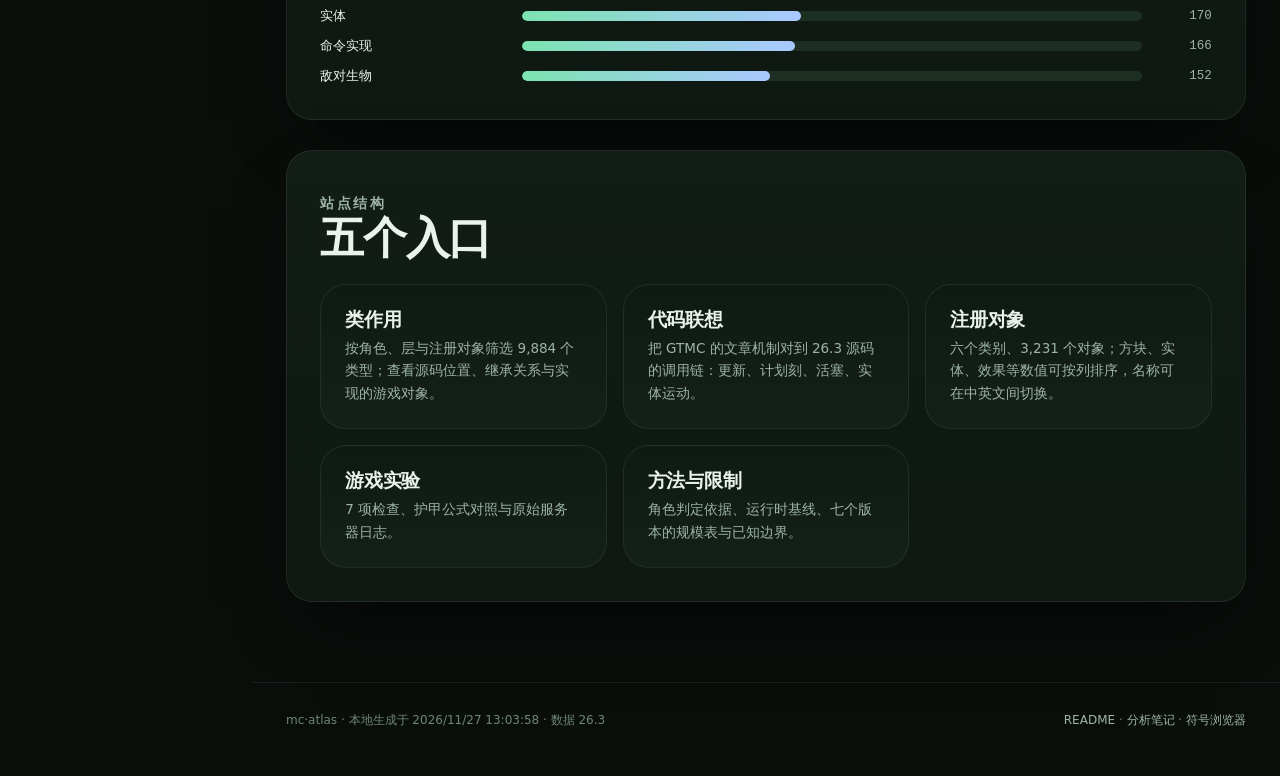
==== commit f975fd45: "home: draw bottom faces too (all six sides)" ====
--- a/index.html
+++ b/index.html
@@ -135,7 +135,7 @@
 </main>
 <footer>
   <div class="wrap row">
-    <span>mc·atlas · 本地生成于 2026/11/27 12:56:20 · 数据 26.3</span>
+    <span>mc·atlas · 本地生成于 2026/11/27 13:03:58 · 数据 26.3</span>
     <span><a href="../README.md">README</a> · <a href="../notes/类作用解析.md">分析笔记</a> · <a href="../index/26.3/browse.html">符号浏览器</a></span>
   </div>
 </footer>
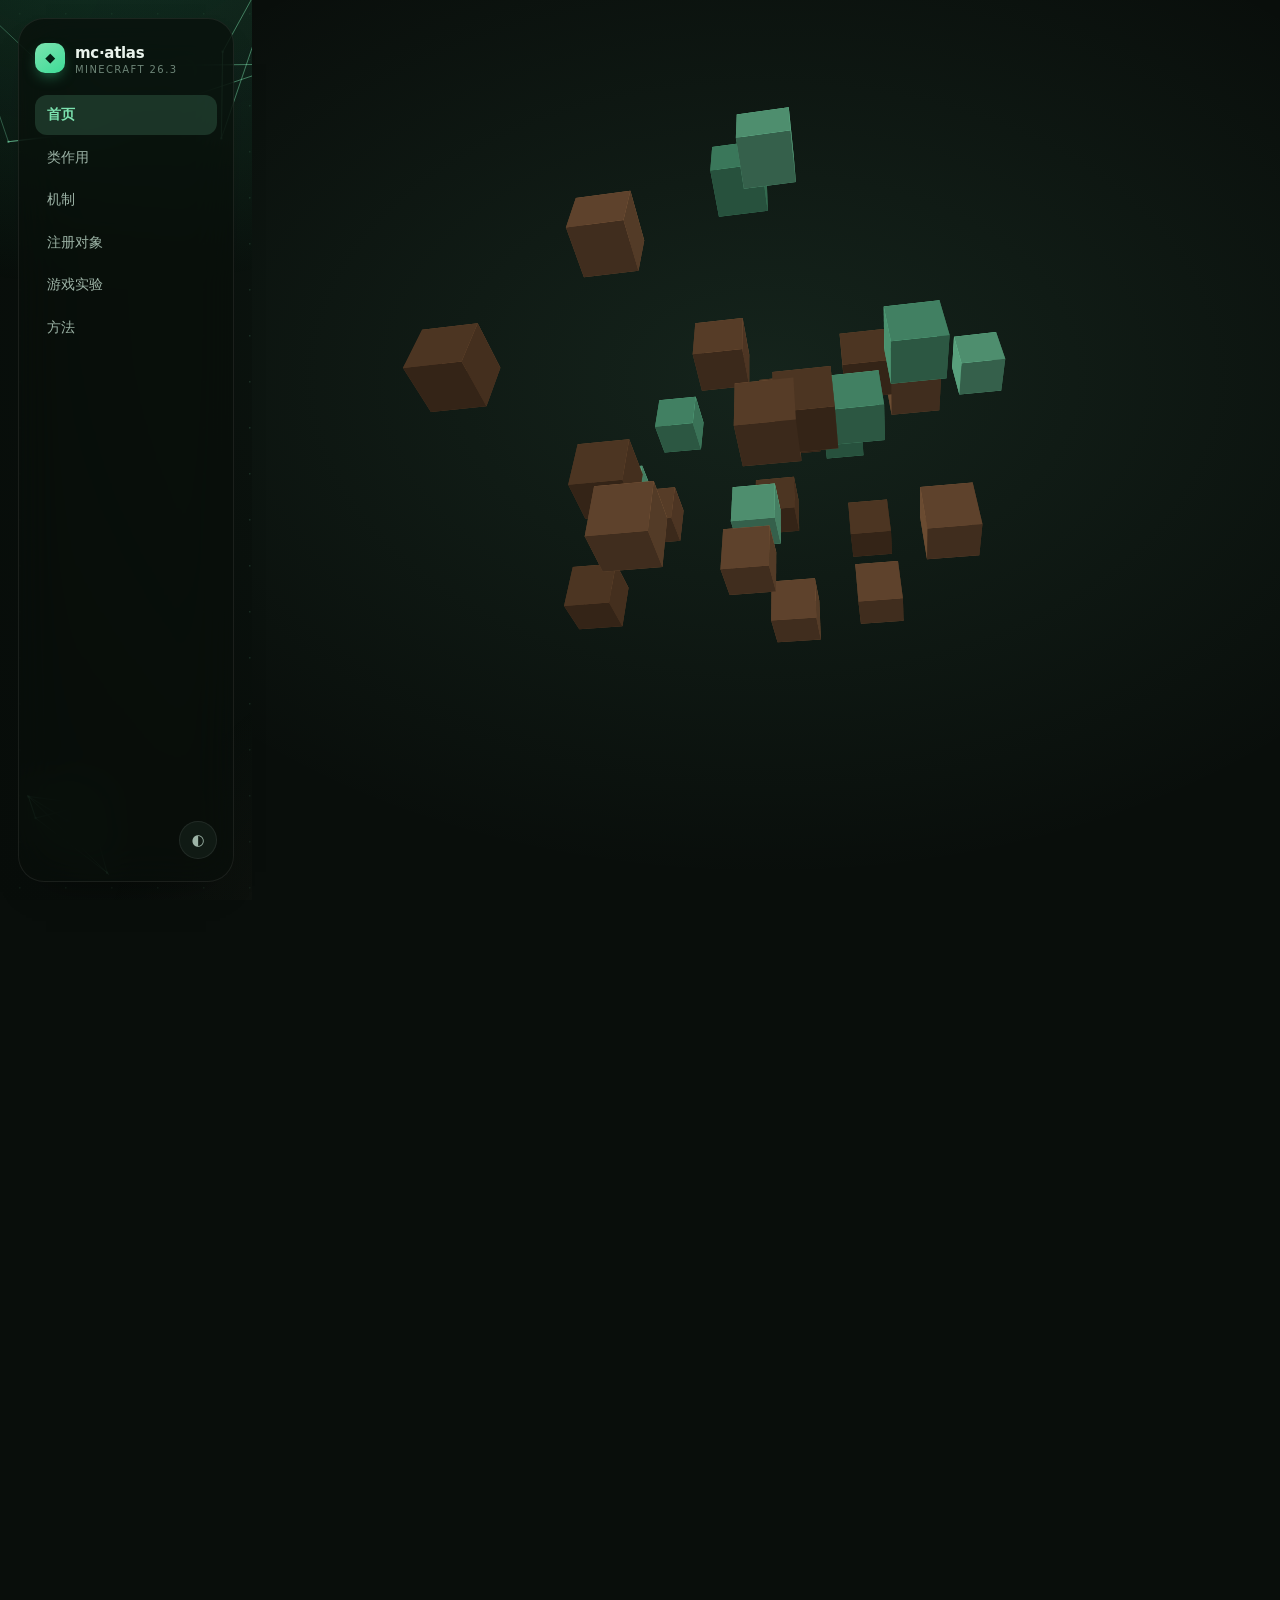
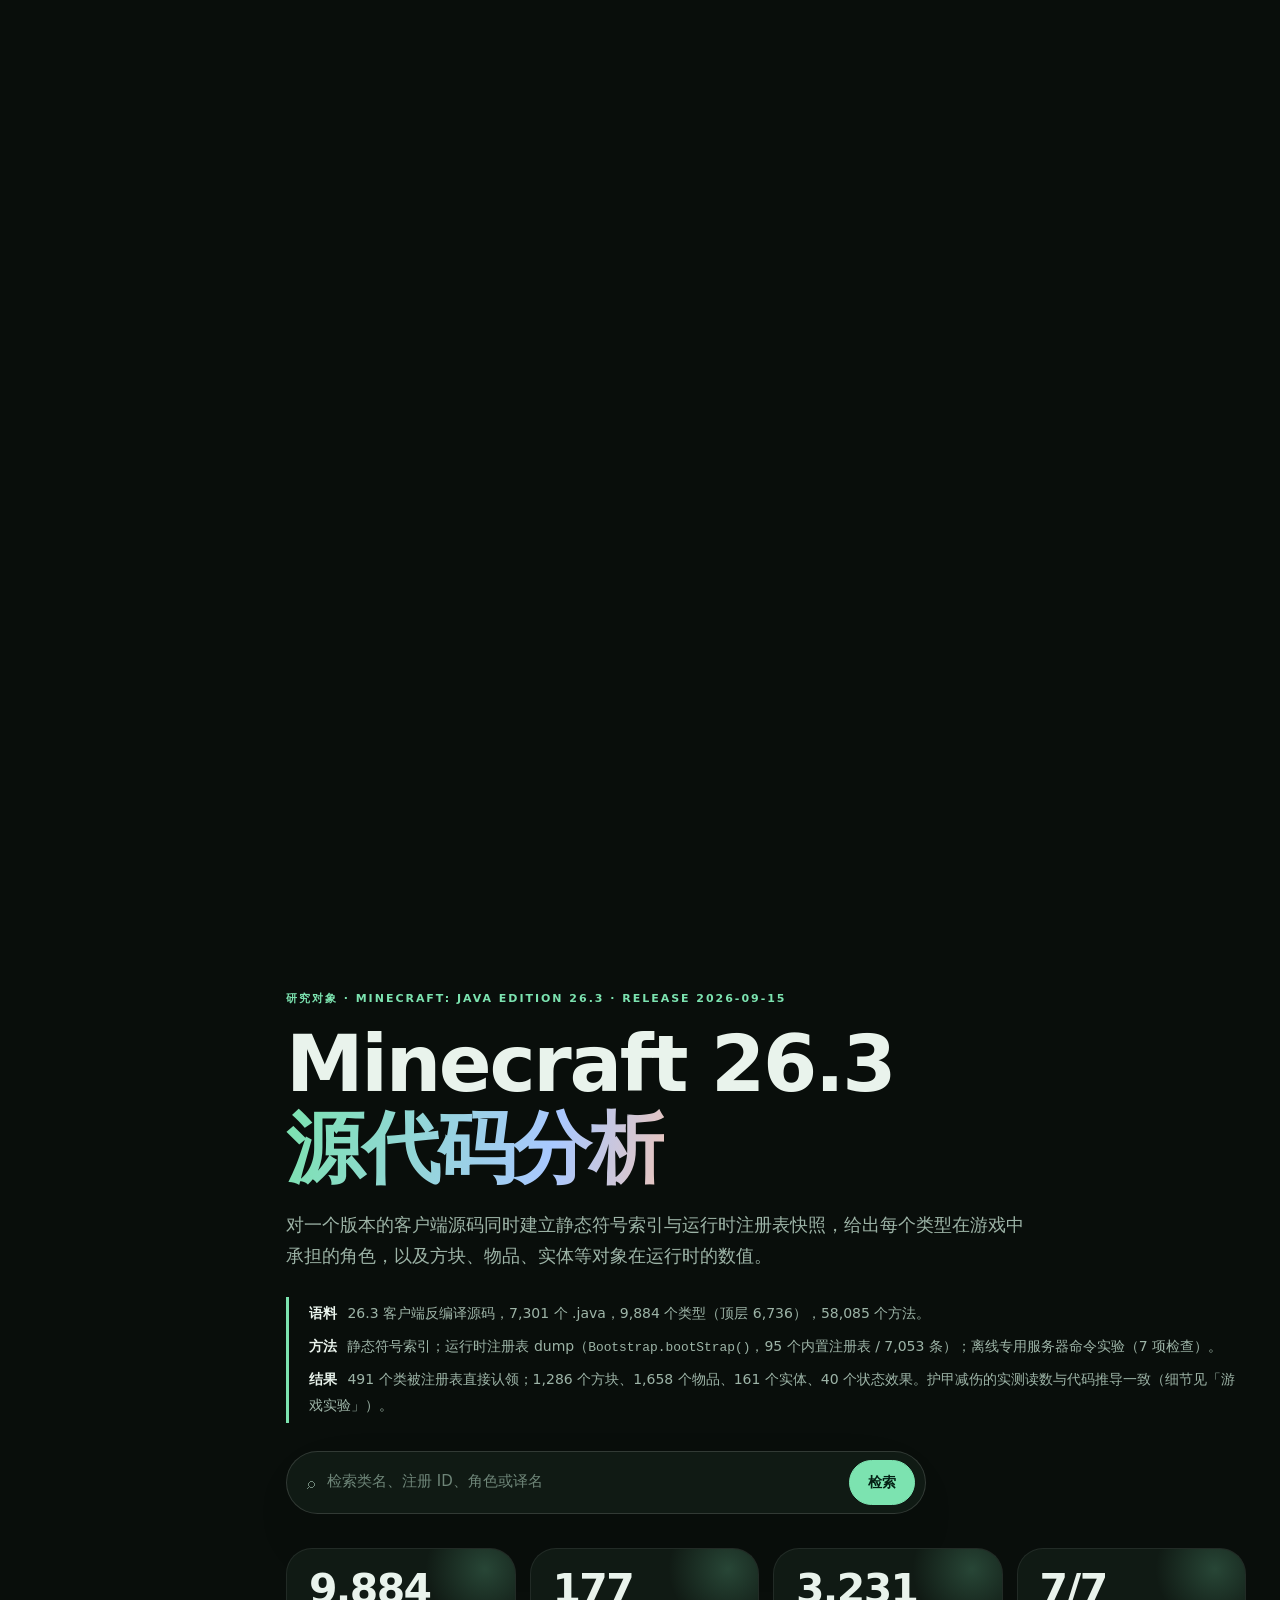
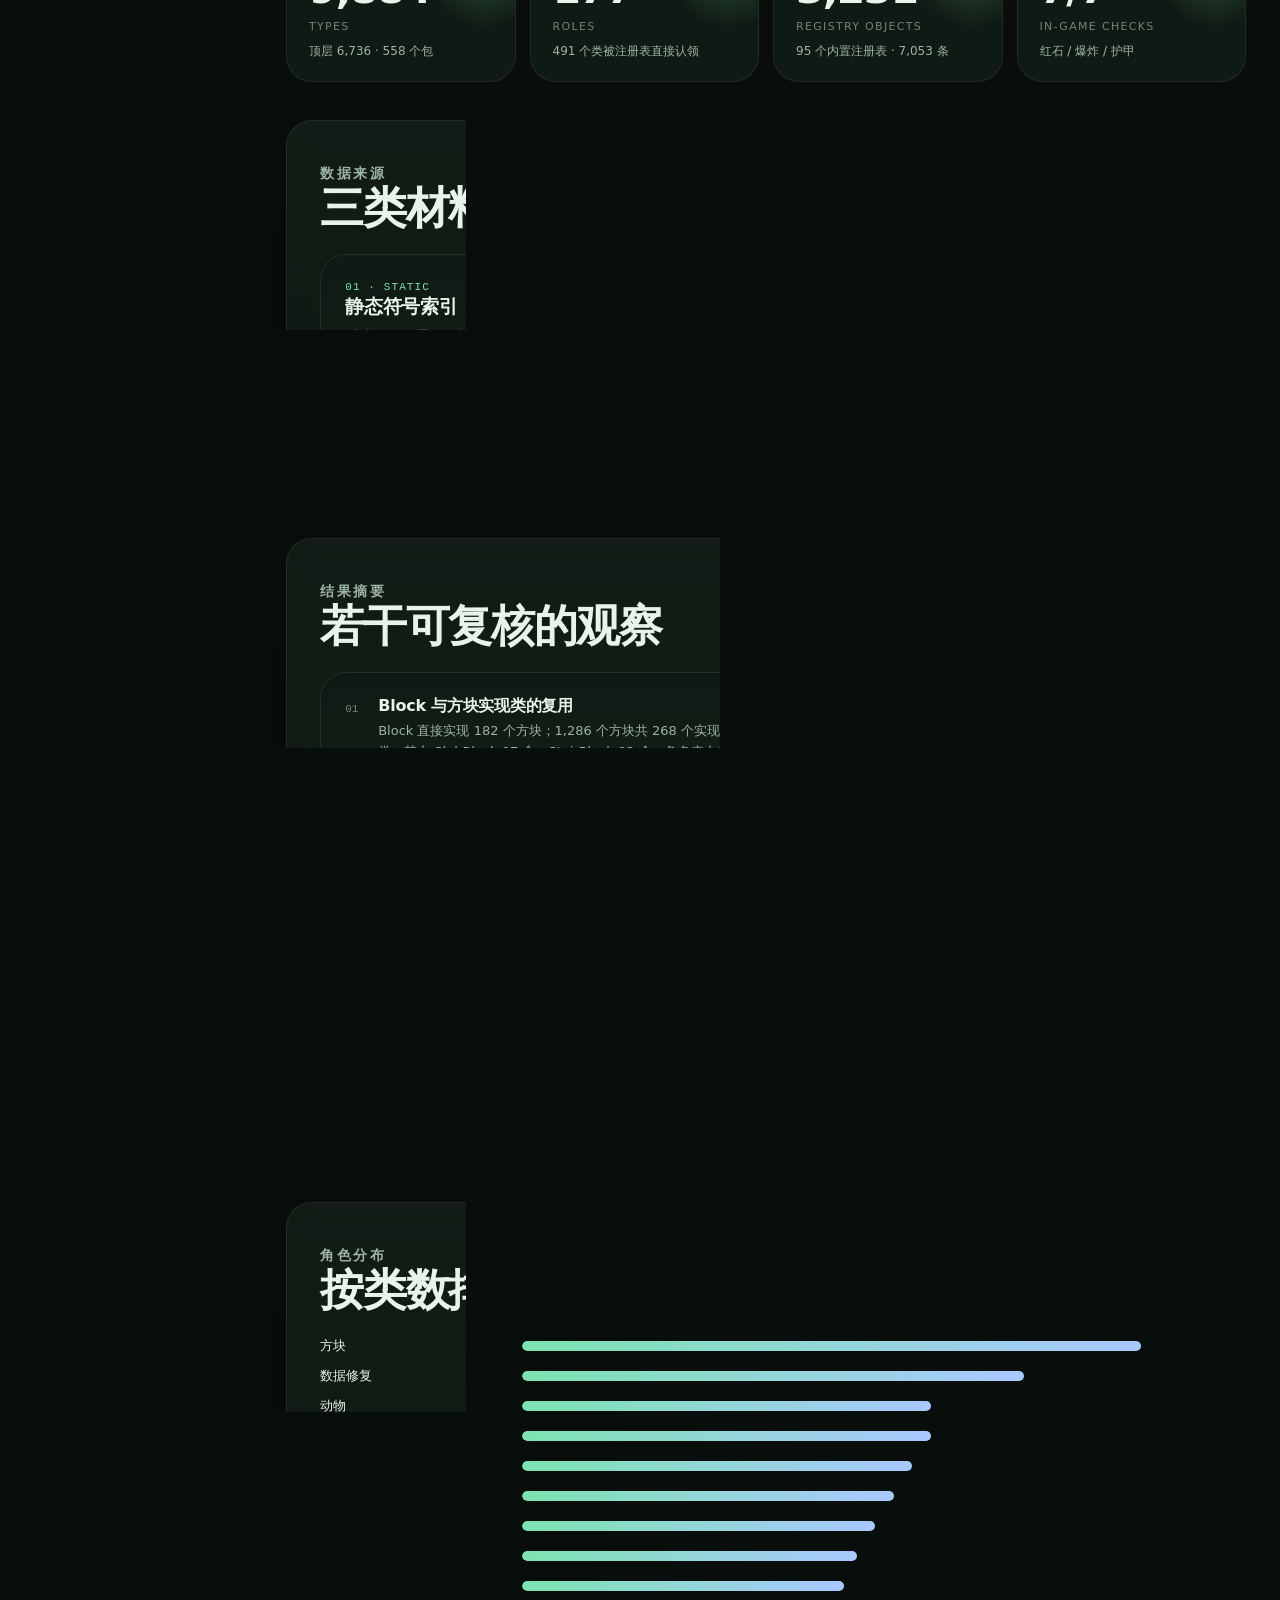
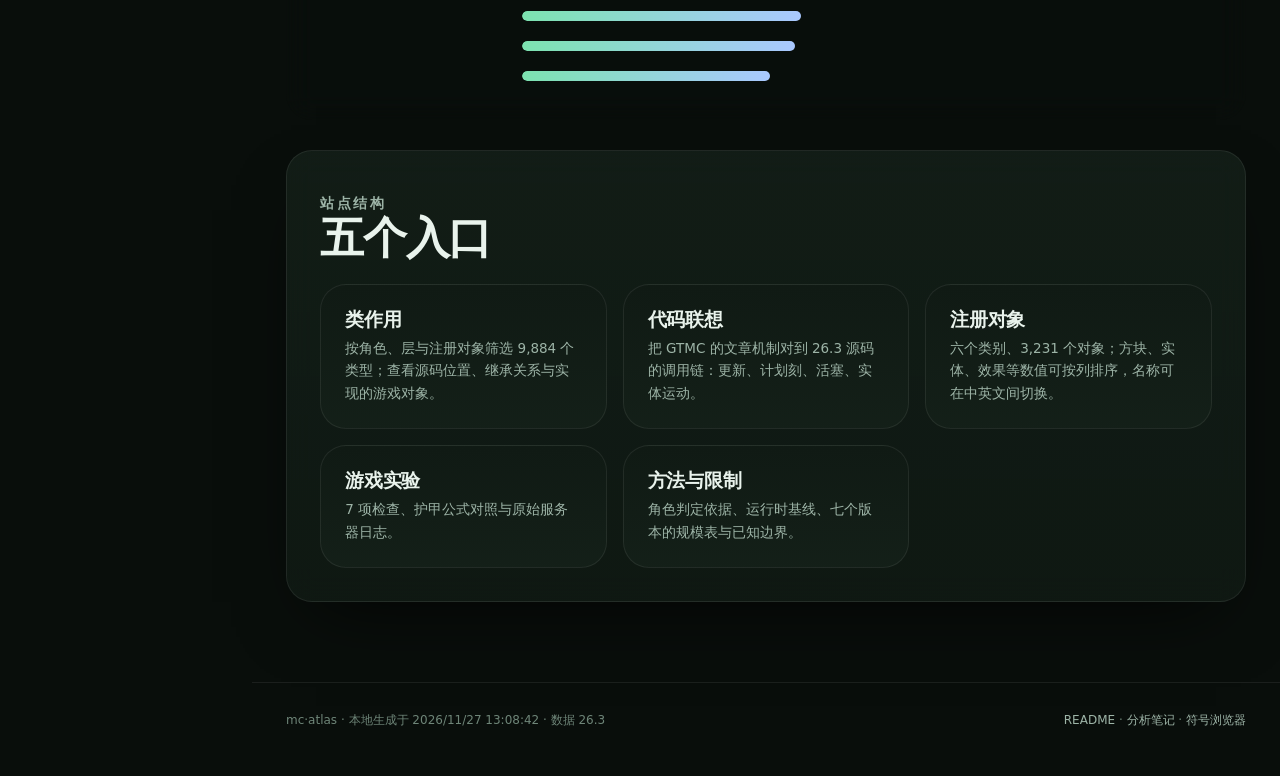
==== commit a278a9cd: "docs: split mechanisms into eight chapter pages (techmc style)" ====
--- a/index.html
+++ b/index.html
@@ -135,7 +135,7 @@
 </main>
 <footer>
   <div class="wrap row">
-    <span>mc·atlas · 本地生成于 2026/11/27 13:03:58 · 数据 26.3</span>
+    <span>mc·atlas · 本地生成于 2026/11/27 13:08:42 · 数据 26.3</span>
     <span><a href="../README.md">README</a> · <a href="../notes/类作用解析.md">分析笔记</a> · <a href="../index/26.3/browse.html">符号浏览器</a></span>
   </div>
 </footer>
--- a/assets/theme.css
+++ b/assets/theme.css
@@ -623,3 +623,38 @@
 
 .atlas-stage.texted .atlas-lead{opacity:0!important;transform:translateY(6px)}
 .atlas-lead{transition:opacity .5s ease;max-width:13ch;font-size:clamp(14px,1.7vw,19px)}
+
+/* ── 机制章节 ───────────────────────────────────────── */
+.crumbs{display:flex;gap:10px;align-items:center;padding:22px 0 0;font-size:13px;color:var(--faint)}
+.crumbs a{color:var(--primary)}
+.crumbs span{opacity:.5}
+.chapter-grid{display:grid;grid-template-columns:repeat(auto-fill,minmax(260px,1fr));gap:14px}
+.chapter-card{display:flex;flex-direction:column;gap:8px;padding:20px;border:1px solid var(--line);
+  border-radius:var(--r-md);background:var(--surface);transition:transform .18s ease,border-color .18s ease}
+.chapter-card:hover{transform:translateY(-2px);border-color:color-mix(in srgb,var(--primary) 45%,transparent)}
+.ch-no{font-family:var(--mono);font-size:11px;letter-spacing:.18em;color:var(--primary);opacity:.8}
+.chapter-card b{font-size:17px}
+.ch-ask{font-size:13px;color:var(--muted);line-height:1.5}
+.ch-q{font-size:clamp(19px,2.4vw,26px);margin:6px 0 10px;line-height:1.35}
+.ch-sum{margin:0;color:var(--muted)}
+.ch-chain{list-style:none;margin:0;padding:0;display:grid;gap:14px}
+.ch-chain li{display:grid;grid-template-columns:96px 1fr;gap:14px;align-items:start;
+  padding-bottom:14px;border-bottom:1px dashed var(--line)}
+.ch-chain li:last-child{border-bottom:0;padding-bottom:0}
+.ch-chain b{font-size:13px;color:var(--primary);font-weight:600}
+.ch-chain span{font-size:14px;color:var(--text);line-height:1.6}
+.ch-table{width:100%;border-collapse:collapse;font-size:13.5px}
+.ch-table th{text-align:left;font-weight:600;color:var(--faint);font-size:11px;letter-spacing:.14em;
+  text-transform:uppercase;padding:0 0 10px}
+.ch-table td{padding:9px 0;border-top:1px solid var(--line);vertical-align:top}
+.ch-table td.num{color:var(--faint);font-family:var(--mono);white-space:nowrap;width:70px}
+.ch-arts{list-style:none;margin:0;padding:0;display:grid;gap:12px}
+.ch-arts li{display:grid;gap:4px;padding-left:14px;border-left:2px solid color-mix(in srgb,var(--primary) 35%,transparent)}
+.ch-arts a{color:var(--primary);font-size:14px}
+.ch-arts span{font-size:13px;color:var(--muted)}
+@media (max-width:720px){
+  .ch-chain li{grid-template-columns:1fr;gap:4px}
+}
+.ch-chain{margin-top:10px}
+.ch-table{margin-top:8px}
+.ch-table td.num{padding-right:14px}
